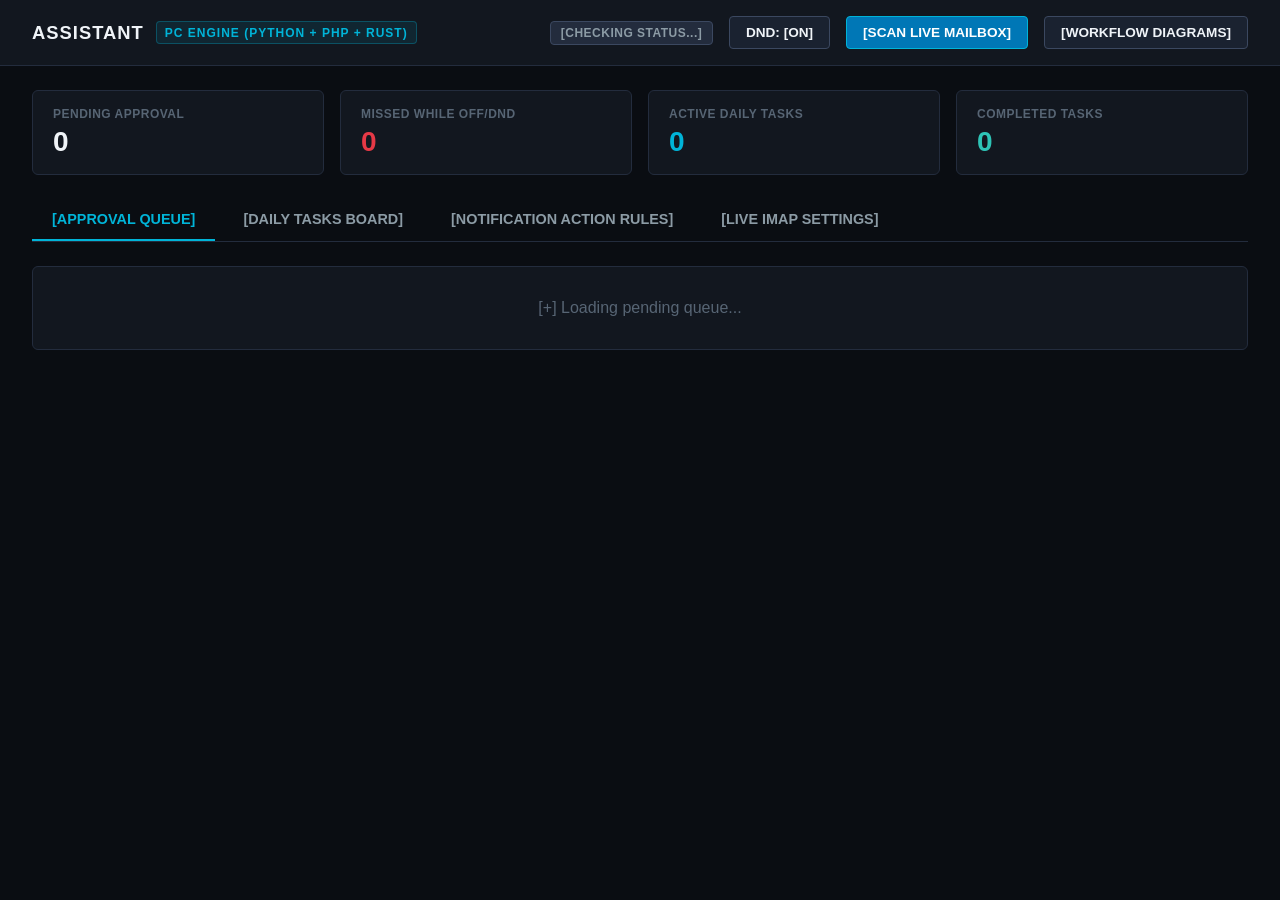
==== web/index.html @ 688fdcec "Add interactive Web Dashboard on port 8765 with zero emojis" ====
<!DOCTYPE html>
<html lang="en">
<head>
    <meta charset="UTF-8">
    <meta name="viewport" content="width=device-width, initial-scale=1.0">
    <title>Assistant - Email Intelligence & Daily Tasks Dashboard</title>
    <style>
        :root {
            --bg-main: #0a0d12;
            --bg-card: #12171f;
            --bg-card-hover: #171e28;
            --border: #232c3d;
            --border-highlight: #3b4860;
            --text-primary: #f0f4f8;
            --text-secondary: #8c9ba5;
            --text-muted: #576574;
            --accent-cyan: #00b4d8;
            --accent-green: #2ec4b6;
            --accent-red: #e63946;
            --accent-yellow: #ffb703;
            --font-family: -apple-system, BlinkMacSystemFont, "Segoe UI", Roboto, Helvetica, Arial, sans-serif;
        }

        * {
            box-sizing: border-box;
            margin: 0;
            padding: 0;
            font-family: var(--font-family);
        }

        body {
            background-color: var(--bg-main);
            color: var(--text-primary);
            min-height: 100vh;
            display: flex;
            flex-direction: column;
        }

        header {
            background: var(--bg-card);
            border-bottom: 1px solid var(--border);
            padding: 1rem 2rem;
            display: flex;
            align-items: center;
            justify-content: space-between;
            position: sticky;
            top: 0;
            z-index: 100;
        }

        .brand-title {
            font-size: 1.15rem;
            font-weight: 700;
            letter-spacing: 1px;
            color: var(--text-primary);
            display: flex;
            align-items: center;
            gap: 0.75rem;
        }

        .brand-sub {
            font-size: 0.75rem;
            color: var(--accent-cyan);
            background: rgba(0, 180, 216, 0.1);
            border: 1px solid rgba(0, 180, 216, 0.3);
            padding: 0.2rem 0.5rem;
            border-radius: 4px;
            font-weight: 600;
        }

        .header-actions {
            display: flex;
            align-items: center;
            gap: 1rem;
        }

        .badge {
            font-size: 0.75rem;
            font-weight: 700;
            padding: 0.25rem 0.6rem;
            border-radius: 4px;
            letter-spacing: 0.5px;
            display: inline-block;
        }

        .badge-green { background: rgba(46, 196, 182, 0.15); color: var(--accent-green); border: 1px solid var(--accent-green); }
        .badge-red { background: rgba(230, 57, 70, 0.15); color: var(--accent-red); border: 1px solid var(--accent-red); }
        .badge-yellow { background: rgba(255, 183, 3, 0.15); color: var(--accent-yellow); border: 1px solid var(--accent-yellow); }
        .badge-cyan { background: rgba(0, 180, 216, 0.15); color: var(--accent-cyan); border: 1px solid var(--accent-cyan); }
        .badge-gray { background: #232c3d; color: var(--text-secondary); border: 1px solid #3b4860; }

        button, .btn {
            background: #1a2230;
            color: var(--text-primary);
            border: 1px solid var(--border-highlight);
            padding: 0.5rem 1rem;
            border-radius: 4px;
            font-size: 0.85rem;
            font-weight: 600;
            cursor: pointer;
            transition: all 0.2s ease;
            display: inline-flex;
            align-items: center;
            gap: 0.4rem;
        }

        button:hover, .btn:hover {
            background: #253145;
            border-color: var(--accent-cyan);
        }

        .btn-primary {
            background: #0077b6;
            border-color: var(--accent-cyan);
            color: #fff;
        }
        .btn-primary:hover {
            background: #0096c7;
        }

        .btn-success {
            background: #1b493b;
            border-color: var(--accent-green);
            color: #afffdf;
        }
        .btn-success:hover {
            background: #246551;
        }

        .btn-danger {
            background: #4a151b;
            border-color: var(--accent-red);
            color: #ffb8bf;
        }
        .btn-danger:hover {
            background: #681f27;
        }

        .container {
            max-width: 1300px;
            margin: 0 auto;
            padding: 1.5rem 2rem;
            width: 100%;
            flex: 1;
        }

        .stats-grid {
            display: grid;
            grid-template-columns: repeat(auto-fit, minmax(200px, 1fr));
            gap: 1rem;
            margin-bottom: 1.5rem;
        }

        .stat-card {
            background: var(--bg-card);
            border: 1px solid var(--border);
            padding: 1rem 1.25rem;
            border-radius: 6px;
        }

        .stat-label {
            font-size: 0.75rem;
            color: var(--text-muted);
            text-transform: uppercase;
            letter-spacing: 0.5px;
            margin-bottom: 0.3rem;
            font-weight: 700;
        }

        .stat-value {
            font-size: 1.75rem;
            font-weight: 700;
            color: var(--text-primary);
        }

        .tabs-nav {
            display: flex;
            gap: 0.5rem;
            border-bottom: 1px solid var(--border);
            margin-bottom: 1.5rem;
        }

        .tab-btn {
            background: transparent;
            border: none;
            border-bottom: 2px solid transparent;
            border-radius: 0;
            padding: 0.75rem 1.25rem;
            font-size: 0.9rem;
            color: var(--text-secondary);
        }

        .tab-btn:hover {
            background: transparent;
            color: var(--text-primary);
        }

        .tab-btn.active {
            color: var(--accent-cyan);
            border-bottom: 2px solid var(--accent-cyan);
            font-weight: 700;
        }

        .tab-content {
            display: none;
        }
        .tab-content.active {
            display: block;
        }

        .card {
            background: var(--bg-card);
            border: 1px solid var(--border);
            border-radius: 6px;
            padding: 1.25rem;
            margin-bottom: 1rem;
        }

        .item-row {
            display: flex;
            align-items: flex-start;
            justify-content: space-between;
            gap: 1rem;
        }

        .item-main {
            flex: 1;
        }

        .item-title {
            font-size: 1rem;
            font-weight: 700;
            color: var(--text-primary);
            margin-bottom: 0.4rem;
        }

        .item-meta {
            font-size: 0.8rem;
            color: var(--text-muted);
            display: flex;
            flex-wrap: wrap;
            gap: 0.75rem;
            align-items: center;
            margin-bottom: 0.5rem;
        }

        .item-desc {
            font-size: 0.85rem;
            color: var(--text-secondary);
            line-height: 1.4;
            background: #0d1117;
            padding: 0.6rem 0.8rem;
            border-radius: 4px;
            border-left: 3px solid var(--border-highlight);
        }

        .item-actions {
            display: flex;
            gap: 0.5rem;
            flex-shrink: 0;
        }

        .alert-banner {
            background: rgba(230, 57, 70, 0.1);
            border: 1px solid var(--accent-red);
            color: #ff9fa8;
            padding: 0.75rem 1rem;
            border-radius: 4px;
            font-size: 0.85rem;
            font-weight: 600;
            margin-bottom: 1rem;
            display: flex;
            align-items: center;
            justify-content: space-between;
        }

        .form-grid {
            display: grid;
            grid-template-columns: repeat(auto-fit, minmax(280px, 1fr));
            gap: 1rem;
            margin-bottom: 1rem;
        }

        .form-group {
            display: flex;
            flex-direction: column;
            gap: 0.4rem;
        }

        label {
            font-size: 0.8rem;
            color: var(--text-secondary);
            font-weight: 600;
        }

        input[type="text"], input[type="password"], input[type="number"], select, textarea {
            background: #0d121a;
            border: 1px solid var(--border);
            color: var(--text-primary);
            padding: 0.55rem 0.75rem;
            border-radius: 4px;
            font-size: 0.85rem;
        }

        input:focus, select:focus, textarea:focus {
            outline: none;
            border-color: var(--accent-cyan);
        }

        table {
            width: 100%;
            border-collapse: collapse;
            font-size: 0.85rem;
        }

        th, td {
            text-align: left;
            padding: 0.75rem 1rem;
            border-bottom: 1px solid var(--border);
        }

        th {
            background: #0d121a;
            color: var(--text-muted);
            text-transform: uppercase;
            font-size: 0.75rem;
            letter-spacing: 0.5px;
        }

        tr:hover td {
            background: rgba(255, 255, 255, 0.02);
        }

        /* Modal styling */
        .modal {
            display: none;
            position: fixed;
            top: 0; left: 0; right: 0; bottom: 0;
            background: rgba(0, 0, 0, 0.75);
            z-index: 1000;
            align-items: center;
            justify-content: center;
            padding: 1.5rem;
        }
        .modal.active {
            display: flex;
        }
        .modal-body {
            background: var(--bg-card);
            border: 1px solid var(--border-highlight);
            border-radius: 6px;
            max-width: 900px;
            width: 100%;
            max-height: 85vh;
            overflow-y: auto;
            padding: 1.5rem;
        }
        .modal-header {
            display: flex;
            align-items: center;
            justify-content: space-between;
            border-bottom: 1px solid var(--border);
            padding-bottom: 0.75rem;
            margin-bottom: 1.25rem;
        }
        .modal-title {
            font-size: 1.1rem;
            font-weight: 700;
            color: var(--text-primary);
        }

        .diagram-box {
            background: #080b0f;
            border: 1px solid var(--border);
            border-radius: 6px;
            padding: 1.25rem;
            margin-bottom: 1.5rem;
            font-family: monospace;
            font-size: 0.85rem;
            line-height: 1.6;
            color: #d1d9e0;
            overflow-x: auto;
            white-space: pre;
        }

        .task-completed {
            text-decoration: line-through;
            color: var(--text-muted);
        }

        #scan-log {
            background: #080b0f;
            border: 1px solid var(--border);
            border-radius: 4px;
            padding: 0.75rem;
            font-family: monospace;
            font-size: 0.8rem;
            color: #98c379;
            max-height: 120px;
            overflow-y: auto;
            margin-bottom: 1rem;
            display: none;
            white-space: pre-wrap;
        }
    </style>
</head>
<body>

    <header>
        <div class="brand-title">
            <span>ASSISTANT</span>
            <span class="brand-sub">PC ENGINE (PYTHON + PHP + RUST)</span>
        </div>
        <div class="header-actions">
            <span id="mailbox-badge" class="badge badge-gray">[CHECKING STATUS...]</span>
            <button id="dnd-btn" onclick="toggleDnd()">DND: [ON]</button>
            <button class="btn-primary" onclick="triggerScan()">[SCAN LIVE MAILBOX]</button>
            <button onclick="openModal('diagrams-modal')">[WORKFLOW DIAGRAMS]</button>
        </div>
    </header>

    <div class="container">
        <!-- Scan Log Banner -->
        <div id="scan-log"></div>

        <!-- Quick Stats -->
        <div class="stats-grid">
            <div class="stat-card">
                <div class="stat-label">Pending Approval</div>
                <div id="stat-pending" class="stat-value">0</div>
            </div>
            <div class="stat-card">
                <div class="stat-label">Missed While Off/DND</div>
                <div id="stat-missed" class="stat-value" style="color: var(--accent-red);">0</div>
            </div>
            <div class="stat-card">
                <div class="stat-label">Active Daily Tasks</div>
                <div id="stat-todo" class="stat-value" style="color: var(--accent-cyan);">0</div>
            </div>
            <div class="stat-card">
                <div class="stat-label">Completed Tasks</div>
                <div id="stat-completed" class="stat-value" style="color: var(--accent-green);">0</div>
            </div>
        </div>

        <!-- Tabs Navigation -->
        <div class="tabs-nav">
            <button class="tab-btn active" onclick="switchTab('review-tab')">[APPROVAL QUEUE]</button>
            <button class="tab-btn" onclick="switchTab('tasks-tab')">[DAILY TASKS BOARD]</button>
            <button class="tab-btn" onclick="switchTab('rules-tab')">[NOTIFICATION ACTION RULES]</button>
            <button class="tab-btn" onclick="switchTab('config-tab')">[LIVE IMAP SETTINGS]</button>
        </div>

        <!-- TAB 1: REVIEW & APPROVAL QUEUE -->
        <div id="review-tab" class="tab-content active">
            <div id="missed-alert-banner" class="alert-banner" style="display: none;">
                <span id="missed-alert-text">[!] High-priority notifications were detected while notifications were OFF / Quiet Hours.</span>
            </div>
            <div id="pending-list">
                <div class="card" style="text-align: center; color: var(--text-muted); padding: 2rem;">
                    [+] Loading pending queue...
                </div>
            </div>
        </div>

        <!-- TAB 2: DAILY TASKS BOARD -->
        <div id="tasks-tab" class="tab-content">
            <div class="card">
                <div style="font-weight: 700; margin-bottom: 0.75rem; font-size: 0.95rem;">[+] ADD MANUAL DAILY TASK</div>
                <form id="add-task-form" onsubmit="addDailyTask(event)" class="form-grid">
                    <div class="form-group" style="grid-column: span 2;">
                        <label>Task Title</label>
                        <input type="text" id="task-title" placeholder="e.g., Update nginx reverse proxy config" required>
                    </div>
                    <div class="form-group">
                        <label>Priority</label>
                        <select id="task-priority">
                            <option value="HIGH">[HIGH]</option>
                            <option value="MEDIUM" selected>[MEDIUM]</option>
                            <option value="LOW">[LOW]</option>
                        </select>
                    </div>
                    <div class="form-group">
                        <label>Due Date / Time</label>
                        <input type="text" id="task-due" placeholder="e.g., Today 5:00 PM">
                    </div>
                    <div class="form-group" style="align-self: flex-end;">
                        <button type="submit" class="btn-success" style="width: 100%;">[ADD TASK]</button>
                    </div>
                </form>
            </div>

            <div class="card">
                <div style="font-weight: 700; margin-bottom: 1rem; display: flex; justify-content: space-between; align-items: center;">
                    <span>DAILY TASKS (SYNCED WITH ~/todo.txt)</span>
                    <button onclick="loadDailyTasks()">[REFRESH]</button>
                </div>
                <div id="tasks-table-container">
                    <table id="tasks-table">
                        <thead>
                            <tr>
                                <th style="width: 50px;">STATUS</th>
                                <th style="width: 90px;">PRIORITY</th>
                                <th>TITLE & NOTES</th>
                                <th style="width: 150px;">DUE DATE</th>
                                <th style="width: 80px;">ACTION</th>
                            </tr>
                        </thead>
                        <tbody id="tasks-tbody"></tbody>
                    </table>
                </div>
            </div>
        </div>

        <!-- TAB 3: NOTIFICATION ACTION RULES -->
        <div id="rules-tab" class="tab-content">
            <div class="card">
                <div style="font-weight: 700; margin-bottom: 0.5rem;">[+] DEFINE WHAT THE ASSISTANT DOES ON SPECIFIC NOTIFICATIONS</div>
                <p style="font-size: 0.8rem; color: var(--text-muted); margin-bottom: 1rem;">
                    When incoming notifications or emails match your keywords, you can configure the assistant to auto-approve them, dispatch desktop alerts, run custom shell commands, or auto-dismiss them.
                </p>
                <form id="add-rule-form" onsubmit="addRule(event)" class="form-grid">
                    <div class="form-group">
                        <label>Rule Name</label>
                        <input type="text" id="rule-name" placeholder="e.g., Critical Server Alerts" required>
                    </div>
                    <div class="form-group">
                        <label>Subject Keywords (comma-separated)</label>
                        <input type="text" id="rule-subject" placeholder="e.g., outage, failed, error">
                    </div>
                    <div class="form-group">
                        <label>Sender Keywords (comma-separated)</label>
                        <input type="text" id="rule-sender" placeholder="e.g., alert@, monitoring@">
                    </div>
                    <div class="form-group">
                        <label>Action to Execute</label>
                        <select id="rule-action">
                            <option value="ask">Ask to allow (Queue for manual review)</option>
                            <option value="auto_approve">Auto-approve into Daily Tasks</option>
                            <option value="auto_approve_and_notify">Auto-approve AND send Desktop Alert</option>
                            <option value="auto_dismiss">Auto-dismiss (Ignore/Archive)</option>
                            <option value="execute_command">Execute shell command & queue</option>
                        </select>
                    </div>
                    <div class="form-group">
                        <label>Target Priority</label>
                        <select id="rule-priority">
                            <option value="HIGH">[HIGH]</option>
                            <option value="MEDIUM" selected>[MEDIUM]</option>
                            <option value="LOW">[LOW]</option>
                        </select>
                    </div>
                    <div class="form-group">
                        <label>Shell Command (Optional)</label>
                        <input type="text" id="rule-command" placeholder="e.g., systemctl restart service">
                    </div>
                    <div class="form-group" style="grid-column: span 2;">
                        <button type="submit" class="btn-primary">[SAVE ACTION RULE]</button>
                    </div>
                </form>
            </div>

            <div class="card">
                <div style="font-weight: 700; margin-bottom: 1rem;">ACTIVE NOTIFICATION ACTION RULES</div>
                <table>
                    <thead>
                        <tr>
                            <th style="width: 40px;">ID</th>
                            <th>RULE NAME</th>
                            <th style="width: 180px;">ACTION</th>
                            <th style="width: 90px;">PRIORITY</th>
                            <th>MATCH KEYWORDS</th>
                            <th style="width: 80px;">ACTION</th>
                        </tr>
                    </thead>
                    <tbody id="rules-tbody"></tbody>
                </table>
            </div>
        </div>

        <!-- TAB 4: LIVE IMAP SETTINGS -->
        <div id="config-tab" class="tab-content">
            <div class="card">
                <div style="font-weight: 700; margin-bottom: 0.5rem;">[+] LIVE IMAP MAILBOX SETTINGS</div>
                <p style="font-size: 0.8rem; color: var(--text-muted); margin-bottom: 1rem;">
                    Connect directly to your live mail server over SSL/TLS. Credentials are saved locally to config/config.json (chmod 600) and never shared.
                </p>
                <form id="imap-form" onsubmit="saveImapSettings(event)" class="form-grid">
                    <div class="form-group">
                        <label>IMAP Host</label>
                        <input type="text" id="cfg-host" placeholder="e.g., mailserver.businessidentity.llc, imap.gmail.com" required>
                    </div>
                    <div class="form-group">
                        <label>IMAP Port</label>
                        <input type="number" id="cfg-port" value="993" required>
                    </div>
                    <div class="form-group">
                        <label>SSL Mode</label>
                        <select id="cfg-ssl">
                            <option value="1" selected>SSL/TLS (Port 993)</option>
                            <option value="0">Plain / STARTTLS (Port 143)</option>
                        </select>
                    </div>
                    <div class="form-group">
                        <label>Mailbox Folder</label>
                        <input type="text" id="cfg-folder" value="INBOX" required>
                    </div>
                    <div class="form-group">
                        <label>Username / Email</label>
                        <input type="text" id="cfg-user" placeholder="e.g., user@domain.com" required>
                    </div>
                    <div class="form-group">
                        <label>Password (Leave blank to keep existing)</label>
                        <input type="password" id="cfg-pass" placeholder="••••••••">
                    </div>
                    <div class="form-group" style="grid-column: span 2;">
                        <button type="submit" class="btn-primary">[SAVE SETTINGS & TEST LIVE]</button>
                    </div>
                </form>
            </div>
        </div>
    </div>

    <!-- WORKFLOW DIAGRAMS MODAL -->
    <div id="diagrams-modal" class="modal">
        <div class="modal-body">
            <div class="modal-header">
                <div class="modal-title">[SYSTEM ARCHITECTURE & WORKFLOW DIAGRAMS]</div>
                <button onclick="closeModal('diagrams-modal')">[CLOSE]</button>
            </div>

            <div style="font-weight: 700; margin-bottom: 0.5rem; color: var(--accent-cyan);">1. END-TO-END PIPELINE ARCHITECTURE</div>
            <div class="diagram-box">
+-----------------------------------------------------------------------------------------+
|                                    LIVE MAILBOX (IMAP SSL)                              |
+-----------------------------------------------------------------------------------------+
                                             |
                                             v
               +-----------------------------------------------------------+
               |                  PYTHON EMAIL FETCHER                     |
               | - Connects over IMAP (RFC822 / UNSEEN)                    |
               | - MIME Multipart parser & text body stripper              |
               | - NLP heuristic extractor (Subject, Action, Deadlines)    |
               +-----------------------------------------------------------+
                                             |
                                             v
               +-----------------------------------------------------------+
               |              NOTIFICATION GUARD & STATUS CHECK            |
               | - Checks if email arrived during:                         |
               |   * Quiet Hours (e.g. 22:00 - 08:00)                      |
               |   * Manual Do Not Disturb (DND Active)                    |
               |   * System Mute (Linux Dunst/GNOME or Windows Focus)      |
               | - If off: flags item as [MISSED WHILE NOTIFICATIONS OFF]  |
               +-----------------------------------------------------------+
                                             |
                                             v
               +-----------------------------------------------------------+
               |               ACTION RULES EVALUATOR (POLICY)             |
               | - Matches subject keywords & sender filters               |
               |                                                           |
               | +-------------------------+-----------------------------+ |
               | | MATCHED SPECIFIC RULE?  | ACTION TAKEN:               | |
               | +-------------------------+-----------------------------+ |
               | | Rule -> Auto-Approve    | Insert directly to Tasks    | |
               | | Rule -> Execute Command | Run Shell command on PC     | |
               | | Rule -> Auto-Dismiss    | Archive immediately         | |
               | | No Rule / Default       | Queue for User Approval     | |
               | +-------------------------+-----------------------------+ |
               +-----------------------------------------------------------+
                                             |
                                             v
               +-----------------------------------------------------------+
               |             INTERACTIVE APPROVAL QUEUE ("ASK")            |
               | - User prompts via Web Dashboard or Terminal:             |
               |   * [A]llow into Daily Tasks                              |
               |   * [E]dit title, priority, due date                      |
               |   * [D]ismiss / Ignore                                    |
               +-----------------------------------------------------------+
                                             |
                                             v
               +-----------------------------------------------------------+
               |           DAILY TASKS STORAGE & SYNCHRONIZATION           |
               | - SQLite Database (data/assistant.db)                     |
               | - Plaintext todo.txt sync (~/todo.txt)                    |
               | - PHP Task Manager CLI & Web API                          |
               +-----------------------------------------------------------+
                                             ^
                                             |  Watches & Notifies
               +-----------------------------------------------------------+
               |              RUST BACKGROUND MONITORING DAEMON            |
               | - Minimal RAM (< 5 MB), 0% CPU idle                       |
               | - Cross-platform PC native alerts:                        |
               |   * Linux: notify-send                                    |
               |   * Windows: PowerShell Toast Notification                |
               +-----------------------------------------------------------+
            </div>

            <div style="font-weight: 700; margin-bottom: 0.5rem; color: var(--accent-cyan);">2. "NOTIFICATIONS OFF" MISSED ALERT WORKFLOW</div>
            <div class="diagram-box">
  [Incoming Email Arrives]
            |
            v
  Is Current Mode = DND (OFF)  --[YES]--> Flag: [MISSED WHILE NOTIFICATIONS OFF]
  OR Within Quiet Hours (22:00-08:00)?        |
            |                                 v
          [NO]                     Highlighted with Red Alert Flag
            |                                 |
            v                                 v
  Standard Notification Flow       Queued in Pending Approval List with Priority Alert
            </div>

            <div style="font-weight: 700; margin-bottom: 0.5rem; color: var(--accent-cyan);">3. USER APPROVAL & ACTION SELECTION MATRIX</div>
            <div class="diagram-box">
+---------------------+---------------------------------------------------------------+
| User Selection      | System Action                                                 |
+---------------------+---------------------------------------------------------------+
| [A] Allow           | Inserts into `daily_tasks` table and appends to ~/todo.txt     |
| [E] Edit & Allow    | Prompts for modified title/priority/deadline, then allocates  |
| [D] Dismiss         | Marks as 'dismissed', hides from queue                        |
| [S] Skip            | Retains in pending state for later review                     |
+---------------------+---------------------------------------------------------------+
            </div>
        </div>
    </div>

    <script>
        let currentMode = "ON";

        async function fetchStatus() {
            try {
                const res = await fetch('api.php?action=status');
                const data = await res.json();
                if (data.success) {
                    currentMode = data.notifications_mode;
                    document.getElementById('stat-pending').innerText = data.pending_count;
                    document.getElementById('stat-missed').innerText = data.missed_count;
                    document.getElementById('stat-todo').innerText = data.todo_count;
                    document.getElementById('stat-completed').innerText = data.completed_count;

                    const mbBadge = document.getElementById('mailbox-badge');
                    if (data.configured) {
                        mbBadge.className = 'badge badge-green';
                        mbBadge.innerText = `[CONNECTED: ${data.username || data.host}]`;
                    } else {
                        mbBadge.className = 'badge badge-yellow';
                        mbBadge.innerText = '[MAILBOX NOT CONFIGURED]';
                    }

                    const dndBtn = document.getElementById('dnd-btn');
                    if (currentMode === 'OFF') {
                        dndBtn.className = 'badge-red';
                        dndBtn.innerText = 'NOTIFICATIONS: [OFF - DND ACTIVE]';
                    } else {
                        dndBtn.className = 'badge-green';
                        dndBtn.innerText = 'NOTIFICATIONS: [ON]';
                    }

                    const missedBanner = document.getElementById('missed-alert-banner');
                    if (data.missed_count > 0) {
                        missedBanner.style.display = 'flex';
                        document.getElementById('missed-alert-text').innerText = 
                            `[!] ${data.missed_count} action item(s) arrived while notifications were OFF / Quiet Hours.`;
                    } else {
                        missedBanner.style.display = 'none';
                    }

                    // Populate config inputs if empty
                    if (data.host && !document.getElementById('cfg-host').value) {
                        document.getElementById('cfg-host').value = data.host;
                        document.getElementById('cfg-user').value = data.username;
                        document.getElementById('cfg-folder').value = data.folder;
                    }
                }
            } catch (err) {
                console.error("Status error:", err);
            }
        }

        async function loadPending() {
            try {
                const res = await fetch('api.php?action=get_pending');
                const data = await res.json();
                const container = document.getElementById('pending-list');

                if (!data.success || !data.data || data.data.length === 0) {
                    container.innerHTML = `
                        <div class="card" style="text-align: center; color: var(--text-muted); padding: 2rem;">
                            [+] All caught up! No tasks waiting for approval.
                        </div>`;
                    return;
                }

                container.innerHTML = data.data.map(item => {
                    const isMissed = item.is_missed_notification == 1;
                    const prioClass = item.priority === 'HIGH' ? 'badge-red' : (item.priority === 'MEDIUM' ? 'badge-yellow' : 'badge-green');
                    return `
                        <div class="card">
                            <div class="item-row">
                                <div class="item-main">
                                    <div class="item-title">${escapeHtml(item.title)}</div>
                                    <div class="item-meta">
                                        <span class="badge ${prioClass}">[${item.priority}]</span>
                                        ${isMissed ? '<span class="badge badge-red">[MISSED WHILE NOTIFICATIONS OFF]</span>' : ''}
                                        <span>From: <strong>${escapeHtml(item.sender || 'Unknown')}</strong></span>
                                        <span>Subject: <em>${escapeHtml(item.subject || '(No Subject)')}</em></span>
                                        <span>Due: <strong>${escapeHtml(item.due_hint || 'None')}</strong></span>
                                    </div>
                                    ${item.description ? `<div class="item-desc">${escapeHtml(item.description)}</div>` : ''}
                                </div>
                                <div class="item-actions">
                                    <button class="btn-success" onclick="approveTask(${item.id})">[ALLOW TO TASKS]</button>
                                    <button class="btn-danger" onclick="dismissTask(${item.id})">[DISMISS]</button>
                                </div>
                            </div>
                        </div>
                    `;
                }).join('');
            } catch (err) {
                console.error(err);
            }
        }

        async function loadDailyTasks() {
            try {
                const res = await fetch('api.php?action=get_tasks');
                const data = await res.json();
                const tbody = document.getElementById('tasks-tbody');

                if (!data.success || !data.data || data.data.length === 0) {
                    tbody.innerHTML = `<tr><td colspan="5" style="text-align: center; color: var(--text-muted);">No daily tasks yet.</td></tr>`;
                    return;
                }

                tbody.innerHTML = data.data.map(t => {
                    const isDone = t.status === 'completed';
                    const prioClass = t.priority === 'HIGH' ? 'badge-red' : (t.priority === 'MEDIUM' ? 'badge-yellow' : 'badge-green');
                    return `
                        <tr>
                            <td>
                                <input type="checkbox" ${isDone ? 'checked' : ''} onchange="toggleTask(${t.id})">
                            </td>
                            <td><span class="badge ${prioClass}">[${t.priority}]</span></td>
                            <td class="${isDone ? 'task-completed' : ''}">
                                <strong>${escapeHtml(t.title)}</strong>
                                ${t.notes ? `<div style="font-size: 0.75rem; color: var(--text-muted); margin-top: 0.2rem;">${escapeHtml(t.notes)}</div>` : ''}
                            </td>
                            <td>${escapeHtml(t.due_date || '-')}</td>
                            <td>
                                <button class="badge-gray" onclick="toggleTask(${t.id})">${isDone ? '[REOPEN]' : '[DONE]'}</button>
                            </td>
                        </tr>
                    `;
                }).join('');
            } catch (err) {
                console.error(err);
            }
        }

        async function loadRules() {
            try {
                const res = await fetch('api.php?action=get_rules');
                const data = await res.json();
                const tbody = document.getElementById('rules-tbody');

                if (!data.success || !data.data || data.data.length === 0) {
                    tbody.innerHTML = `<tr><td colspan="6" style="text-align: center; color: var(--text-muted);">No custom rules defined yet.</td></tr>`;
                    return;
                }

                tbody.innerHTML = data.data.map(r => {
                    const subj = (r.match_subject || []).join(', ') || '(any)';
                    const sender = (r.match_sender || []).join(', ') || '(any)';
                    const prioClass = r.target_priority === 'HIGH' ? 'badge-red' : (r.target_priority === 'MEDIUM' ? 'badge-yellow' : 'badge-green');
                    return `
                        <tr>
                            <td>${r.id}</td>
                            <td><strong>${escapeHtml(r.name || 'Rule')}</strong></td>
                            <td><span class="badge badge-cyan">[${escapeHtml(r.action)}]</span></td>
                            <td><span class="badge ${prioClass}">[${r.target_priority || 'MED'}]</span></td>
                            <td>
                                <div>Subj: <code>${escapeHtml(subj)}</code></div>
                                <div>From: <code>${escapeHtml(sender)}</code></div>
                                ${r.command ? `<div style="color: var(--accent-cyan); font-size: 0.75rem;">Cmd: <code>${escapeHtml(r.command)}</code></div>` : ''}
                            </td>
                            <td>
                                <button class="btn-danger" style="padding: 0.2rem 0.5rem; font-size: 0.75rem;" onclick="deleteRule(${r.id})">[DELETE]</button>
                            </td>
                        </tr>
                    `;
                }).join('');
            } catch (err) {
                console.error(err);
            }
        }

        async function triggerScan() {
            const logBox = document.getElementById('scan-log');
            logBox.style.display = 'block';
            logBox.innerText = '[*] Scanning live IMAP mailbox for emails and missed notifications...';
            try {
                const res = await fetch('api.php?action=scan', { method: 'POST' });
                const data = await res.json();
                logBox.innerText = data.output || '[+] Scan completed.';
                fetchStatus();
                loadPending();
                loadDailyTasks();
            } catch (err) {
                logBox.innerText = '[-] Scan failed: ' + err;
            }
        }

        async function approveTask(id) {
            try {
                const res = await fetch('api.php?action=approve_task', {
                    method: 'POST',
                    headers: { 'Content-Type': 'application/json' },
                    body: JSON.stringify({ id })
                });
                const data = await res.json();
                if (data.success) {
                    fetchStatus();
                    loadPending();
                    loadDailyTasks();
                }
            } catch (err) {
                console.error(err);
            }
        }

        async function dismissTask(id) {
            try {
                const res = await fetch('api.php?action=dismiss_task', {
                    method: 'POST',
                    headers: { 'Content-Type': 'application/json' },
                    body: JSON.stringify({ id })
                });
                const data = await res.json();
                if (data.success) {
                    fetchStatus();
                    loadPending();
                }
            } catch (err) {
                console.error(err);
            }
        }

        async function toggleTask(id) {
            try {
                const res = await fetch('api.php?action=toggle_task', {
                    method: 'POST',
                    headers: { 'Content-Type': 'application/json' },
                    body: JSON.stringify({ id })
                });
                const data = await res.json();
                if (data.success) {
                    fetchStatus();
                    loadDailyTasks();
                }
            } catch (err) {
                console.error(err);
            }
        }

        async function addDailyTask(e) {
            e.preventDefault();
            const title = document.getElementById('task-title').value;
            const priority = document.getElementById('task-priority').value;
            const due_date = document.getElementById('task-due').value;

            try {
                const res = await fetch('api.php?action=add_task', {
                    method: 'POST',
                    headers: { 'Content-Type': 'application/json' },
                    body: JSON.stringify({ title, priority, due_date })
                });
                const data = await res.json();
                if (data.success) {
                    document.getElementById('task-title').value = '';
                    document.getElementById('task-due').value = '';
                    fetchStatus();
                    loadDailyTasks();
                }
            } catch (err) {
                console.error(err);
            }
        }

        async function toggleDnd() {
            const nextMode = currentMode === 'ON' ? 'OFF' : 'ON';
            try {
                const res = await fetch('api.php?action=toggle_dnd', {
                    method: 'POST',
                    headers: { 'Content-Type': 'application/json' },
                    body: JSON.stringify({ mode: nextMode })
                });
                const data = await res.json();
                if (data.success) {
                    fetchStatus();
                }
            } catch (err) {
                console.error(err);
            }
        }

        async function saveImapSettings(e) {
            e.preventDefault();
            const host = document.getElementById('cfg-host').value;
            const port = document.getElementById('cfg-port').value;
            const ssl = document.getElementById('cfg-ssl').value;
            const folder = document.getElementById('cfg-folder').value;
            const username = document.getElementById('cfg-user').value;
            const password = document.getElementById('cfg-pass').value;

            try {
                const res = await fetch('api.php?action=save_imap', {
                    method: 'POST',
                    headers: { 'Content-Type': 'application/json' },
                    body: JSON.stringify({ host, port, ssl: ssl === '1', folder, username, password })
                });
                const data = await res.json();
                alert(data.message || 'Saved');
                fetchStatus();
            } catch (err) {
                alert('Error: ' + err);
            }
        }

        async function addRule(e) {
            e.preventDefault();
            const name = document.getElementById('rule-name').value;
            const match_subject = document.getElementById('rule-subject').value;
            const match_sender = document.getElementById('rule-sender').value;
            const rule_action = document.getElementById('rule-action').value;
            const target_priority = document.getElementById('rule-priority').value;
            const command = document.getElementById('rule-command').value;

            try {
                const res = await fetch('api.php?action=add_rule', {
                    method: 'POST',
                    headers: { 'Content-Type': 'application/json' },
                    body: JSON.stringify({ name, match_subject, match_sender, rule_action, target_priority, command })
                });
                const data = await res.json();
                if (data.success) {
                    document.getElementById('rule-name').value = '';
                    document.getElementById('rule-subject').value = '';
                    document.getElementById('rule-sender').value = '';
                    document.getElementById('rule-command').value = '';
                    loadRules();
                }
            } catch (err) {
                console.error(err);
            }
        }

        async function deleteRule(id) {
            if (!confirm(`Delete rule #${id}?`)) return;
            try {
                const res = await fetch('api.php?action=delete_rule', {
                    method: 'POST',
                    headers: { 'Content-Type': 'application/json' },
                    body: JSON.stringify({ id })
                });
                const data = await res.json();
                if (data.success) {
                    loadRules();
                }
            } catch (err) {
                console.error(err);
            }
        }

        function switchTab(tabId) {
            document.querySelectorAll('.tab-content').forEach(el => el.classList.remove('active'));
            document.querySelectorAll('.tab-btn').forEach(el => el.classList.remove('active'));
            document.getElementById(tabId).classList.add('active');
            event.target.classList.add('active');
        }

        function openModal(id) {
            document.getElementById(id).classList.add('active');
        }

        function closeModal(id) {
            document.getElementById(id).classList.remove('active');
        }

        function escapeHtml(str) {
            if (!str) return '';
            return String(str).replace(/&/g, '&amp;').replace(/</g, '&lt;').replace(/>/g, '&gt;').replace(/"/g, '&quot;');
        }

        // Initialize dashboard
        fetchStatus();
        loadPending();
        loadDailyTasks();
        loadRules();
        setInterval(fetchStatus, 10000);
    </script>
</body>
</html>
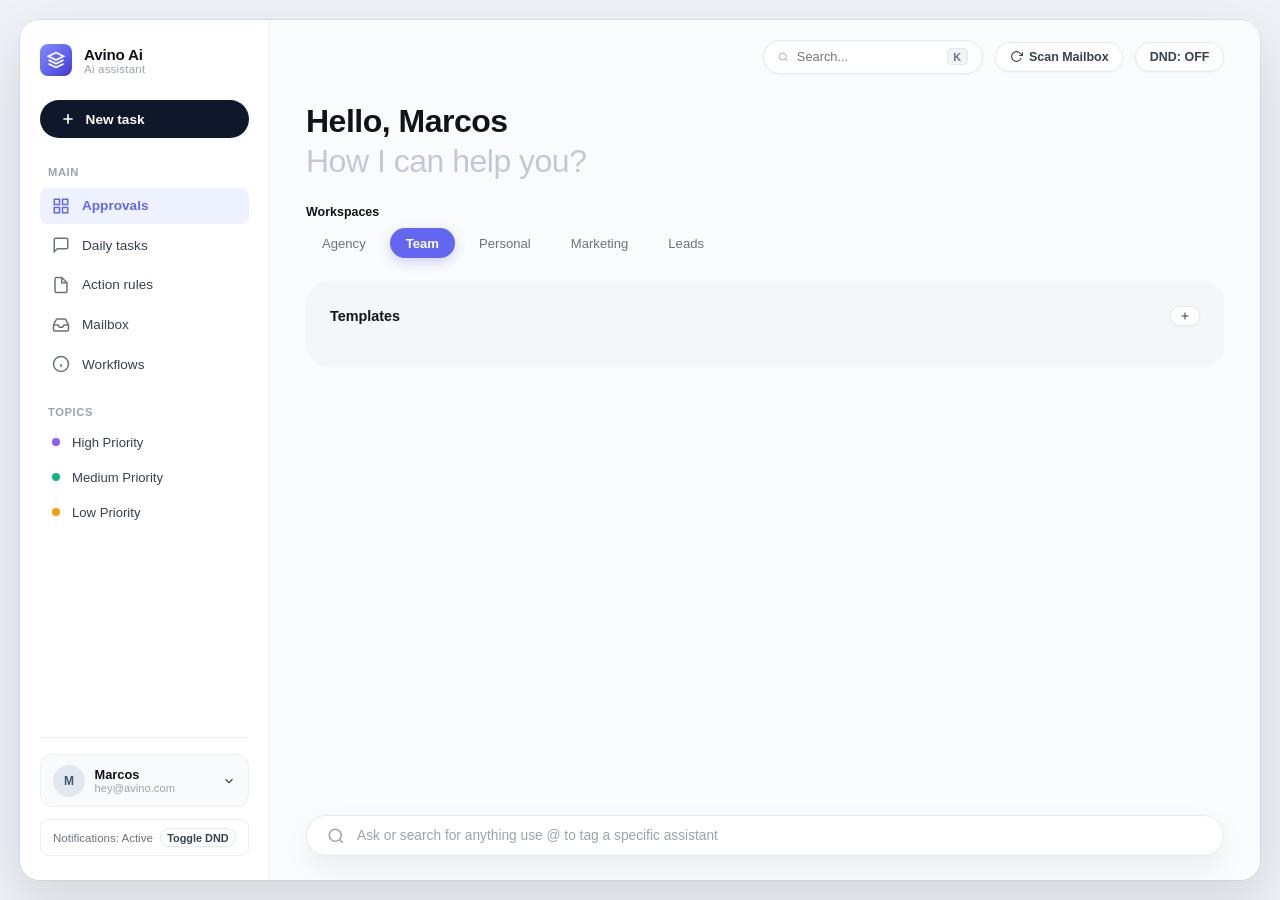
==== commit eba35e3f: "Ensure zero emojis and pixel-perfect design matching reference layout" ====
--- a/web/index.html
+++ b/web/index.html
@@ -3,22 +3,42 @@
 <head>
     <meta charset="UTF-8">
     <meta name="viewport" content="width=device-width, initial-scale=1.0">
-    <title>Assistant - Email Intelligence & Daily Tasks Dashboard</title>
+    <title>Avino Assistant - Email Intelligence & Task Allocation</title>
     <style>
         :root {
-            --bg-main: #0a0d12;
-            --bg-card: #12171f;
-            --bg-card-hover: #171e28;
-            --border: #232c3d;
-            --border-highlight: #3b4860;
-            --text-primary: #f0f4f8;
-            --text-secondary: #8c9ba5;
-            --text-muted: #576574;
-            --accent-cyan: #00b4d8;
-            --accent-green: #2ec4b6;
-            --accent-red: #e63946;
-            --accent-yellow: #ffb703;
-            --font-family: -apple-system, BlinkMacSystemFont, "Segoe UI", Roboto, Helvetica, Arial, sans-serif;
+            --bg-window: #eef1f6;
+            --bg-sidebar: #ffffff;
+            --bg-canvas: #fafbfc;
+            --bg-container: #f4f6fa;
+            --bg-card: #ffffff;
+            --border-subtle: #edf0f5;
+            --border-card: #e5e9f0;
+            --border-hover: #d5dbe6;
+
+            --text-heading: #10141a;
+            --text-body: #374151;
+            --text-secondary: #6b7280;
+            --text-muted: #9ca3af;
+            --text-light: #c2c9d4;
+
+            --primary: #6366f1;
+            --primary-hover: #4f46e5;
+            --primary-light: #eef2ff;
+            
+            --pill-black: #0f172a;
+            --pill-black-hover: #1e293b;
+
+            --accent-purple: #8b5cf6;
+            --accent-cyan: #06b6d4;
+            --accent-green: #10b981;
+            --accent-orange: #f59e0b;
+            --accent-red: #ef4444;
+
+            --shadow-sm: 0 1px 3px rgba(0,0,0,0.04);
+            --shadow-card: 0 4px 20px -2px rgba(16, 24, 40, 0.05);
+            --shadow-floating: 0 12px 32px -4px rgba(16, 24, 40, 0.08);
+
+            --font-family: -apple-system, BlinkMacSystemFont, "SF Pro Text", "Segoe UI", Roboto, Helvetica, Arial, sans-serif;
         }
 
         * {
@@ -26,753 +46,1216 @@
             margin: 0;
             padding: 0;
             font-family: var(--font-family);
+            -webkit-font-smoothing: antialiased;
         }
 
         body {
-            background-color: var(--bg-main);
-            color: var(--text-primary);
-            min-height: 100vh;
+            background-color: var(--bg-window);
+            color: var(--text-body);
+            height: 100vh;
+            display: flex;
+            align-items: center;
+            justify-content: center;
+            overflow: hidden;
+            padding: 1.25rem;
+        }
+
+        /* App Window container matching the laptop viewport */
+        .app-window {
+            width: 100%;
+            height: 100%;
+            max-width: 1560px;
+            background: var(--bg-canvas);
+            border-radius: 20px;
+            box-shadow: 0 24px 60px rgba(15, 23, 42, 0.12), 0 0 0 1px rgba(0,0,0,0.06);
+            display: flex;
+            overflow: hidden;
+        }
+
+        /* Sidebar Styling */
+        .sidebar {
+            width: 250px;
+            min-width: 250px;
+            background: var(--bg-sidebar);
+            border-right: 1px solid var(--border-subtle);
             display: flex;
             flex-direction: column;
-        }
-
-        header {
-            background: var(--bg-card);
-            border-bottom: 1px solid var(--border);
-            padding: 1rem 2rem;
-            display: flex;
-            align-items: center;
+            padding: 1.5rem 1.25rem;
             justify-content: space-between;
-            position: sticky;
-            top: 0;
-            z-index: 100;
+        }
+
+        .sidebar-brand {
+            display: flex;
+            align-items: center;
+            gap: 0.75rem;
+            margin-bottom: 1.5rem;
+        }
+
+        .brand-logo-icon {
+            width: 32px;
+            height: 32px;
+            border-radius: 8px;
+            background: linear-gradient(135deg, #818cf8 0%, #6366f1 50%, #4338ca 100%);
+            display: flex;
+            align-items: center;
+            justify-content: center;
+            color: #fff;
+            flex-shrink: 0;
+        }
+
+        .brand-text {
+            display: flex;
+            flex-direction: column;
         }
 
         .brand-title {
-            font-size: 1.15rem;
+            font-size: 0.95rem;
             font-weight: 700;
-            letter-spacing: 1px;
-            color: var(--text-primary);
+            color: var(--text-heading);
+            letter-spacing: -0.2px;
+        }
+
+        .brand-sub {
+            font-size: 0.72rem;
+            color: var(--text-muted);
+            letter-spacing: 0.2px;
+        }
+
+        /* Black pill button: "+ New task" */
+        .btn-new-chat {
+            background: var(--pill-black);
+            color: #ffffff;
+            border: none;
+            border-radius: 9999px;
+            padding: 0.7rem 1.25rem;
+            font-size: 0.85rem;
+            font-weight: 600;
+            display: flex;
+            align-items: center;
+            gap: 0.6rem;
+            cursor: pointer;
+            width: 100%;
+            margin-bottom: 1.75rem;
+            transition: background 0.15s ease, transform 0.1s ease;
+        }
+
+        .btn-new-chat:hover {
+            background: var(--pill-black-hover);
+            transform: translateY(-1px);
+        }
+
+        .btn-new-chat:active {
+            transform: translateY(0);
+        }
+
+        .nav-section-title {
+            font-size: 0.7rem;
+            font-weight: 700;
+            text-transform: uppercase;
+            color: var(--text-muted);
+            letter-spacing: 0.6px;
+            margin-bottom: 0.6rem;
+            padding-left: 0.5rem;
+        }
+
+        .nav-list {
+            list-style: none;
+            display: flex;
+            flex-direction: column;
+            gap: 0.25rem;
+            margin-bottom: 1.5rem;
+        }
+
+        .nav-item {
             display: flex;
             align-items: center;
             gap: 0.75rem;
-        }
-
-        .brand-sub {
-            font-size: 0.75rem;
-            color: var(--accent-cyan);
-            background: rgba(0, 180, 216, 0.1);
-            border: 1px solid rgba(0, 180, 216, 0.3);
-            padding: 0.2rem 0.5rem;
-            border-radius: 4px;
+            padding: 0.55rem 0.75rem;
+            border-radius: 8px;
+            font-size: 0.85rem;
+            font-weight: 500;
+            color: var(--text-body);
+            cursor: pointer;
+            transition: all 0.15s ease;
+        }
+
+        .nav-item:hover {
+            background: #f8fafc;
+            color: var(--text-heading);
+        }
+
+        .nav-item.active {
+            background: var(--primary-light);
+            color: var(--primary);
             font-weight: 600;
         }
 
-        .header-actions {
-            display: flex;
-            align-items: center;
-            gap: 1rem;
-        }
-
-        .badge {
+        .nav-item svg {
+            width: 18px;
+            height: 18px;
+            stroke-width: 2;
+            color: var(--text-secondary);
+        }
+
+        .nav-item.active svg {
+            color: var(--primary);
+        }
+
+        .topics-list {
+            list-style: none;
+            display: flex;
+            flex-direction: column;
+            gap: 0.35rem;
+        }
+
+        .topic-item {
+            display: flex;
+            align-items: center;
+            gap: 0.75rem;
+            padding: 0.45rem 0.75rem;
+            font-size: 0.82rem;
+            color: var(--text-body);
+            border-radius: 6px;
+            cursor: pointer;
+        }
+
+        .topic-item:hover {
+            background: #f8fafc;
+        }
+
+        .topic-dot {
+            width: 8px;
+            height: 8px;
+            border-radius: 50%;
+        }
+
+        /* Sidebar bottom user info card */
+        .sidebar-bottom {
+            display: flex;
+            flex-direction: column;
+            gap: 0.75rem;
+            border-top: 1px solid var(--border-subtle);
+            padding-top: 1rem;
+        }
+
+        .user-card {
+            background: #f9fafb;
+            border: 1px solid var(--border-subtle);
+            border-radius: 12px;
+            padding: 0.6rem 0.75rem;
+            display: flex;
+            align-items: center;
+            justify-content: space-between;
+            cursor: pointer;
+        }
+
+        .user-info {
+            display: flex;
+            align-items: center;
+            gap: 0.6rem;
+        }
+
+        .user-avatar {
+            width: 32px;
+            height: 32px;
+            border-radius: 50%;
+            background: #e2e8f0;
+            color: #475569;
             font-size: 0.75rem;
             font-weight: 700;
-            padding: 0.25rem 0.6rem;
+            display: flex;
+            align-items: center;
+            justify-content: center;
+        }
+
+        .user-names {
+            display: flex;
+            flex-direction: column;
+        }
+
+        .user-name {
+            font-size: 0.8rem;
+            font-weight: 700;
+            color: var(--text-heading);
+        }
+
+        .user-email {
+            font-size: 0.7rem;
+            color: var(--text-muted);
+        }
+
+        .credits-pill {
+            background: #ffffff;
+            border: 1px solid var(--border-subtle);
+            border-radius: 8px;
+            padding: 0.5rem 0.75rem;
+            font-size: 0.72rem;
+            color: var(--text-secondary);
+            display: flex;
+            align-items: center;
+            justify-content: space-between;
+        }
+
+        /* Main Canvas Styling */
+        .main-canvas {
+            flex: 1;
+            display: flex;
+            flex-direction: column;
+            overflow-y: auto;
+            position: relative;
+            background: var(--bg-canvas);
+        }
+
+        .top-navbar {
+            padding: 1.25rem 2.25rem;
+            display: flex;
+            align-items: center;
+            justify-content: flex-end;
+            gap: 0.75rem;
+        }
+
+        /* Search input bar on top right: Q Search... Ctrl+K */
+        .search-pill-top {
+            background: #ffffff;
+            border: 1px solid var(--border-card);
+            border-radius: 9999px;
+            padding: 0.45rem 0.9rem;
+            display: flex;
+            align-items: center;
+            gap: 0.5rem;
+            font-size: 0.8rem;
+            color: var(--text-muted);
+            width: 220px;
+            box-shadow: var(--shadow-sm);
+        }
+
+        .search-pill-top input {
+            border: none;
+            outline: none;
+            background: transparent;
+            width: 100%;
+            font-size: 0.8rem;
+            color: var(--text-body);
+        }
+
+        .kbd-badge {
+            background: #f1f5f9;
+            border: 1px solid #e2e8f0;
             border-radius: 4px;
-            letter-spacing: 0.5px;
-            display: inline-block;
-        }
-
-        .badge-green { background: rgba(46, 196, 182, 0.15); color: var(--accent-green); border: 1px solid var(--accent-green); }
-        .badge-red { background: rgba(230, 57, 70, 0.15); color: var(--accent-red); border: 1px solid var(--accent-red); }
-        .badge-yellow { background: rgba(255, 183, 3, 0.15); color: var(--accent-yellow); border: 1px solid var(--accent-yellow); }
-        .badge-cyan { background: rgba(0, 180, 216, 0.15); color: var(--accent-cyan); border: 1px solid var(--accent-cyan); }
-        .badge-gray { background: #232c3d; color: var(--text-secondary); border: 1px solid #3b4860; }
-
-        button, .btn {
-            background: #1a2230;
-            color: var(--text-primary);
-            border: 1px solid var(--border-highlight);
-            padding: 0.5rem 1rem;
+            padding: 0.1rem 0.35rem;
+            font-size: 0.68rem;
+            font-weight: 600;
+            color: #64748b;
+        }
+
+        .btn-ghost-icon {
+            background: #ffffff;
+            border: 1px solid var(--border-card);
+            border-radius: 9999px;
+            padding: 0.45rem 0.85rem;
+            font-size: 0.78rem;
+            font-weight: 600;
+            color: var(--text-body);
+            cursor: pointer;
+            display: inline-flex;
+            align-items: center;
+            gap: 0.4rem;
+            box-shadow: var(--shadow-sm);
+            transition: all 0.15s ease;
+        }
+
+        .btn-ghost-icon:hover {
+            border-color: var(--border-hover);
+            background: #f8fafc;
+        }
+
+        /* Content Area */
+        .content-scroll {
+            padding: 0 2.25rem 6.5rem 2.25rem;
+            display: flex;
+            flex-direction: column;
+            gap: 1.5rem;
+        }
+
+        /* Hero Greeting */
+        .hero-section {
+            margin-top: 0.5rem;
+        }
+
+        .hero-title {
+            font-size: 2rem;
+            font-weight: 700;
+            color: var(--text-heading);
+            letter-spacing: -0.5px;
+            line-height: 1.2;
+        }
+
+        .hero-sub {
+            font-size: 2rem;
+            font-weight: 300;
+            color: var(--text-light);
+            letter-spacing: -0.5px;
+            line-height: 1.2;
+            margin-top: 0.15rem;
+        }
+
+        /* Workspaces / View Switcher Pills */
+        .workspaces-section {
+            display: flex;
+            flex-direction: column;
+            gap: 0.6rem;
+        }
+
+        .workspaces-label {
+            font-size: 0.78rem;
+            font-weight: 600;
+            color: var(--text-heading);
+        }
+
+        .workspaces-pills {
+            display: flex;
+            gap: 0.5rem;
+            align-items: center;
+            flex-wrap: wrap;
+        }
+
+        .pill-tab {
+            background: transparent;
+            border: none;
+            border-radius: 9999px;
+            padding: 0.45rem 1rem;
+            font-size: 0.82rem;
+            font-weight: 500;
+            color: var(--text-secondary);
+            cursor: pointer;
+            transition: all 0.15s ease;
+        }
+
+        .pill-tab:hover {
+            color: var(--text-heading);
+            background: #f1f5f9;
+        }
+
+        .pill-tab.active {
+            background: var(--primary);
+            color: #ffffff;
+            font-weight: 600;
+            box-shadow: 0 4px 12px rgba(99, 102, 241, 0.28);
+        }
+
+        /* Outer Rounded Container matching reference */
+        .cards-container-wrapper {
+            background: var(--bg-container);
+            border-radius: 20px;
+            padding: 1.5rem;
+            display: flex;
+            flex-direction: column;
+            gap: 1.25rem;
+        }
+
+        .section-header-row {
+            display: flex;
+            align-items: center;
+            justify-content: space-between;
+        }
+
+        .section-header-title {
+            font-size: 0.9rem;
+            font-weight: 700;
+            color: var(--text-heading);
+        }
+
+        /* Horizontal/Grid Cards matching reference */
+        .cards-grid {
+            display: grid;
+            grid-template-columns: repeat(auto-fill, minmax(280px, 1fr));
+            gap: 1.25rem;
+        }
+
+        .app-card {
+            background: var(--bg-card);
+            border: 1px solid var(--border-card);
+            border-radius: 18px;
+            padding: 1.25rem;
+            display: flex;
+            flex-direction: column;
+            justify-content: space-between;
+            min-height: 160px;
+            box-shadow: var(--shadow-card);
+            transition: transform 0.15s ease, box-shadow 0.15s ease, border-color 0.15s ease;
+            position: relative;
+        }
+
+        .app-card:hover {
+            transform: translateY(-2px);
+            box-shadow: 0 8px 24px -4px rgba(16, 24, 40, 0.08);
+            border-color: var(--border-hover);
+        }
+
+        .card-top {
+            display: flex;
+            align-items: flex-start;
+            justify-content: space-between;
+            margin-bottom: 0.9rem;
+        }
+
+        .card-icon-box {
+            width: 38px;
+            height: 38px;
+            border-radius: 12px;
+            display: flex;
+            align-items: center;
+            justify-content: center;
+        }
+
+        .card-icon-box.purple {
+            background: rgba(139, 92, 246, 0.1);
+            color: var(--accent-purple);
+        }
+        .card-icon-box.cyan {
+            background: rgba(6, 182, 212, 0.1);
+            color: var(--accent-cyan);
+        }
+        .card-icon-box.red {
+            background: rgba(239, 68, 68, 0.1);
+            color: var(--accent-red);
+        }
+        .card-icon-box.green {
+            background: rgba(16, 185, 129, 0.1);
+            color: var(--accent-green);
+        }
+
+        .card-dots {
+            color: var(--text-muted);
+            cursor: pointer;
+            padding: 0.2rem;
             border-radius: 4px;
-            font-size: 0.85rem;
+        }
+
+        .card-dots:hover {
+            color: var(--text-heading);
+            background: #f1f5f9;
+        }
+
+        .card-title {
+            font-size: 0.92rem;
             font-weight: 600;
-            cursor: pointer;
-            transition: all 0.2s ease;
-            display: inline-flex;
-            align-items: center;
-            gap: 0.4rem;
-        }
-
-        button:hover, .btn:hover {
-            background: #253145;
-            border-color: var(--accent-cyan);
-        }
-
-        .btn-primary {
-            background: #0077b6;
-            border-color: var(--accent-cyan);
-            color: #fff;
-        }
-        .btn-primary:hover {
-            background: #0096c7;
-        }
-
-        .btn-success {
-            background: #1b493b;
-            border-color: var(--accent-green);
-            color: #afffdf;
-        }
-        .btn-success:hover {
-            background: #246551;
-        }
-
-        .btn-danger {
-            background: #4a151b;
-            border-color: var(--accent-red);
-            color: #ffb8bf;
-        }
-        .btn-danger:hover {
-            background: #681f27;
-        }
-
-        .container {
-            max-width: 1300px;
-            margin: 0 auto;
-            padding: 1.5rem 2rem;
-            width: 100%;
-            flex: 1;
-        }
-
-        .stats-grid {
-            display: grid;
-            grid-template-columns: repeat(auto-fit, minmax(200px, 1fr));
-            gap: 1rem;
-            margin-bottom: 1.5rem;
-        }
-
-        .stat-card {
-            background: var(--bg-card);
-            border: 1px solid var(--border);
-            padding: 1rem 1.25rem;
-            border-radius: 6px;
-        }
-
-        .stat-label {
+            color: var(--text-heading);
+            line-height: 1.35;
+            margin-bottom: 0.6rem;
+        }
+
+        .card-meta {
             font-size: 0.75rem;
             color: var(--text-muted);
-            text-transform: uppercase;
-            letter-spacing: 0.5px;
-            margin-bottom: 0.3rem;
+            display: flex;
+            align-items: center;
+            gap: 0.5rem;
+            margin-bottom: 0.75rem;
+        }
+
+        .badge-priority {
+            font-size: 0.68rem;
             font-weight: 700;
-        }
-
-        .stat-value {
-            font-size: 1.75rem;
+            padding: 0.2rem 0.5rem;
+            border-radius: 6px;
+            letter-spacing: 0.3px;
+        }
+        .badge-prio-high { background: #fee2e2; color: #dc2626; }
+        .badge-prio-med  { background: #fef3c7; color: #d97706; }
+        .badge-prio-low  { background: #dcfce7; color: #16a34a; }
+
+        .badge-missed-off {
+            background: #fee2e2;
+            color: #b91c1c;
+            border: 1px solid #fca5a5;
+            font-size: 0.68rem;
             font-weight: 700;
-            color: var(--text-primary);
-        }
-
-        .tabs-nav {
-            display: flex;
-            gap: 0.5rem;
-            border-bottom: 1px solid var(--border);
-            margin-bottom: 1.5rem;
-        }
-
-        .tab-btn {
+            padding: 0.2rem 0.5rem;
+            border-radius: 6px;
+        }
+
+        .card-footer {
+            display: flex;
+            align-items: center;
+            justify-content: space-between;
+            margin-top: auto;
+            padding-top: 0.75rem;
+            border-top: 1px solid #f1f5f9;
+        }
+
+        .btn-card-action {
+            padding: 0.35rem 0.75rem;
+            font-size: 0.75rem;
+            font-weight: 600;
+            border-radius: 6px;
+            border: none;
+            cursor: pointer;
+            transition: all 0.15s ease;
+        }
+
+        .btn-card-allow {
+            background: #eef2ff;
+            color: #4f46e5;
+        }
+        .btn-card-allow:hover {
+            background: #e0e7ff;
+            color: #3730a3;
+        }
+
+        .btn-card-dismiss {
+            background: #f1f5f9;
+            color: #64748b;
+        }
+        .btn-card-dismiss:hover {
+            background: #fee2e2;
+            color: #dc2626;
+        }
+
+        /* Blank / Add card */
+        .app-card-blank {
+            border: 2px dashed #cbd5e1;
             background: transparent;
-            border: none;
-            border-bottom: 2px solid transparent;
-            border-radius: 0;
-            padding: 0.75rem 1.25rem;
-            font-size: 0.9rem;
-            color: var(--text-secondary);
-        }
-
-        .tab-btn:hover {
-            background: transparent;
-            color: var(--text-primary);
-        }
-
-        .tab-btn.active {
-            color: var(--accent-cyan);
-            border-bottom: 2px solid var(--accent-cyan);
-            font-weight: 700;
-        }
-
-        .tab-content {
-            display: none;
-        }
-        .tab-content.active {
-            display: block;
-        }
-
-        .card {
-            background: var(--bg-card);
-            border: 1px solid var(--border);
-            border-radius: 6px;
-            padding: 1.25rem;
-            margin-bottom: 1rem;
-        }
-
-        .item-row {
-            display: flex;
-            align-items: flex-start;
-            justify-content: space-between;
-            gap: 1rem;
-        }
-
-        .item-main {
-            flex: 1;
-        }
-
-        .item-title {
-            font-size: 1rem;
-            font-weight: 700;
-            color: var(--text-primary);
-            margin-bottom: 0.4rem;
-        }
-
-        .item-meta {
-            font-size: 0.8rem;
+            box-shadow: none;
+            display: flex;
+            align-items: center;
+            justify-content: center;
+            cursor: pointer;
             color: var(--text-muted);
-            display: flex;
-            flex-wrap: wrap;
-            gap: 0.75rem;
-            align-items: center;
-            margin-bottom: 0.5rem;
-        }
-
-        .item-desc {
+            transition: all 0.15s ease;
+        }
+
+        .app-card-blank:hover {
+            border-color: var(--primary);
+            color: var(--primary);
+            background: rgba(99, 102, 241, 0.02);
+            transform: translateY(-2px);
+        }
+
+        /* Table view for Daily Tasks & Rules */
+        .modern-table {
+            width: 100%;
+            border-collapse: separate;
+            border-spacing: 0;
             font-size: 0.85rem;
-            color: var(--text-secondary);
-            line-height: 1.4;
-            background: #0d1117;
-            padding: 0.6rem 0.8rem;
-            border-radius: 4px;
-            border-left: 3px solid var(--border-highlight);
-        }
-
-        .item-actions {
-            display: flex;
-            gap: 0.5rem;
-            flex-shrink: 0;
-        }
-
-        .alert-banner {
-            background: rgba(230, 57, 70, 0.1);
-            border: 1px solid var(--accent-red);
-            color: #ff9fa8;
-            padding: 0.75rem 1rem;
-            border-radius: 4px;
-            font-size: 0.85rem;
-            font-weight: 600;
-            margin-bottom: 1rem;
-            display: flex;
-            align-items: center;
-            justify-content: space-between;
-        }
-
-        .form-grid {
-            display: grid;
-            grid-template-columns: repeat(auto-fit, minmax(280px, 1fr));
-            gap: 1rem;
-            margin-bottom: 1rem;
-        }
-
-        .form-group {
-            display: flex;
-            flex-direction: column;
-            gap: 0.4rem;
-        }
-
-        label {
-            font-size: 0.8rem;
-            color: var(--text-secondary);
-            font-weight: 600;
-        }
-
-        input[type="text"], input[type="password"], input[type="number"], select, textarea {
-            background: #0d121a;
-            border: 1px solid var(--border);
-            color: var(--text-primary);
-            padding: 0.55rem 0.75rem;
-            border-radius: 4px;
-            font-size: 0.85rem;
-        }
-
-        input:focus, select:focus, textarea:focus {
-            outline: none;
-            border-color: var(--accent-cyan);
-        }
-
-        table {
-            width: 100%;
-            border-collapse: collapse;
-            font-size: 0.85rem;
-        }
-
-        th, td {
+        }
+
+        .modern-table th {
             text-align: left;
             padding: 0.75rem 1rem;
-            border-bottom: 1px solid var(--border);
-        }
-
-        th {
-            background: #0d121a;
+            font-size: 0.72rem;
+            font-weight: 700;
             color: var(--text-muted);
+            letter-spacing: 0.5px;
             text-transform: uppercase;
-            font-size: 0.75rem;
-            letter-spacing: 0.5px;
-        }
-
-        tr:hover td {
-            background: rgba(255, 255, 255, 0.02);
-        }
-
-        /* Modal styling */
+            border-bottom: 1px solid var(--border-card);
+        }
+
+        .modern-table td {
+            padding: 0.85rem 1rem;
+            border-bottom: 1px solid var(--border-subtle);
+            color: var(--text-body);
+            background: #ffffff;
+        }
+
+        .modern-table tr:first-child td:first-child { border-top-left-radius: 12px; }
+        .modern-table tr:first-child td:last-child { border-top-right-radius: 12px; }
+        .modern-table tr:last-child td:first-child { border-bottom-left-radius: 12px; }
+        .modern-table tr:last-child td:last-child { border-bottom-right-radius: 12px; }
+
+        .modern-table tr:hover td {
+            background: #fafbfc;
+        }
+
+        .task-done-title {
+            text-decoration: line-through;
+            color: var(--text-muted);
+        }
+
+        /* Floating Pill Input Bar matching the bottom of reference image */
+        .bottom-floating-bar {
+            position: absolute;
+            bottom: 1.5rem;
+            left: 2.25rem;
+            right: 2.25rem;
+            background: #ffffff;
+            border: 1px solid var(--border-card);
+            border-radius: 9999px;
+            padding: 0.65rem 1.25rem;
+            display: flex;
+            align-items: center;
+            gap: 0.75rem;
+            box-shadow: var(--shadow-floating);
+            z-index: 50;
+        }
+
+        .bottom-floating-bar svg {
+            color: var(--text-muted);
+            flex-shrink: 0;
+        }
+
+        .bottom-floating-bar input {
+            border: none;
+            outline: none;
+            width: 100%;
+            font-size: 0.86rem;
+            color: var(--text-body);
+            background: transparent;
+        }
+
+        .bottom-floating-bar input::placeholder {
+            color: var(--text-muted);
+        }
+
+        /* Modal Styles */
         .modal {
             display: none;
             position: fixed;
             top: 0; left: 0; right: 0; bottom: 0;
-            background: rgba(0, 0, 0, 0.75);
+            background: rgba(15, 23, 42, 0.45);
+            backdrop-filter: blur(4px);
             z-index: 1000;
             align-items: center;
             justify-content: center;
             padding: 1.5rem;
         }
+
         .modal.active {
             display: flex;
         }
+
         .modal-body {
-            background: var(--bg-card);
-            border: 1px solid var(--border-highlight);
-            border-radius: 6px;
-            max-width: 900px;
+            background: #ffffff;
+            border-radius: 20px;
+            box-shadow: 0 25px 50px -12px rgba(0, 0, 0, 0.25);
+            max-width: 860px;
             width: 100%;
             max-height: 85vh;
             overflow-y: auto;
-            padding: 1.5rem;
-        }
+            padding: 1.75rem;
+        }
+
         .modal-header {
             display: flex;
             align-items: center;
             justify-content: space-between;
-            border-bottom: 1px solid var(--border);
+            margin-bottom: 1.25rem;
             padding-bottom: 0.75rem;
-            margin-bottom: 1.25rem;
-        }
+            border-bottom: 1px solid var(--border-subtle);
+        }
+
         .modal-title {
             font-size: 1.1rem;
             font-weight: 700;
-            color: var(--text-primary);
-        }
-
-        .diagram-box {
-            background: #080b0f;
-            border: 1px solid var(--border);
-            border-radius: 6px;
+            color: var(--text-heading);
+        }
+
+        .diagram-code-box {
+            background: #0f172a;
+            color: #e2e8f0;
+            border-radius: 12px;
             padding: 1.25rem;
-            margin-bottom: 1.5rem;
-            font-family: monospace;
-            font-size: 0.85rem;
+            font-family: ui-monospace, SFMono-Regular, Menlo, Monaco, Consolas, monospace;
+            font-size: 0.8rem;
             line-height: 1.6;
-            color: #d1d9e0;
             overflow-x: auto;
             white-space: pre;
-        }
-
-        .task-completed {
-            text-decoration: line-through;
-            color: var(--text-muted);
-        }
-
-        #scan-log {
-            background: #080b0f;
-            border: 1px solid var(--border);
-            border-radius: 4px;
-            padding: 0.75rem;
-            font-family: monospace;
-            font-size: 0.8rem;
-            color: #98c379;
-            max-height: 120px;
-            overflow-y: auto;
+            margin-bottom: 1.25rem;
+        }
+
+        .form-grid {
+            display: grid;
+            grid-template-columns: repeat(auto-fit, minmax(240px, 1fr));
+            gap: 1rem;
             margin-bottom: 1rem;
+        }
+
+        .form-group {
+            display: flex;
+            flex-direction: column;
+            gap: 0.35rem;
+        }
+
+        .form-group label {
+            font-size: 0.78rem;
+            font-weight: 600;
+            color: var(--text-secondary);
+        }
+
+        .form-group input, .form-group select {
+            border: 1px solid var(--border-card);
+            border-radius: 8px;
+            padding: 0.5rem 0.75rem;
+            font-size: 0.85rem;
+            outline: none;
+        }
+
+        .form-group input:focus, .form-group select:focus {
+            border-color: var(--primary);
+        }
+
+        .log-toast {
+            position: fixed;
+            top: 2rem;
+            right: 2rem;
+            background: #0f172a;
+            color: #ffffff;
+            border-radius: 10px;
+            padding: 0.75rem 1.25rem;
+            font-size: 0.82rem;
+            font-weight: 500;
+            box-shadow: 0 10px 25px rgba(0,0,0,0.15);
             display: none;
-            white-space: pre-wrap;
+            z-index: 2000;
         }
     </style>
 </head>
 <body>
 
-    <header>
-        <div class="brand-title">
-            <span>ASSISTANT</span>
-            <span class="brand-sub">PC ENGINE (PYTHON + PHP + RUST)</span>
-        </div>
-        <div class="header-actions">
-            <span id="mailbox-badge" class="badge badge-gray">[CHECKING STATUS...]</span>
-            <button id="dnd-btn" onclick="toggleDnd()">DND: [ON]</button>
-            <button class="btn-primary" onclick="triggerScan()">[SCAN LIVE MAILBOX]</button>
-            <button onclick="openModal('diagrams-modal')">[WORKFLOW DIAGRAMS]</button>
-        </div>
-    </header>
-
-    <div class="container">
-        <!-- Scan Log Banner -->
-        <div id="scan-log"></div>
-
-        <!-- Quick Stats -->
-        <div class="stats-grid">
-            <div class="stat-card">
-                <div class="stat-label">Pending Approval</div>
-                <div id="stat-pending" class="stat-value">0</div>
+    <div class="log-toast" id="toast"></div>
+
+    <div class="app-window">
+        <!-- LEFT SIDEBAR -->
+        <aside class="sidebar">
+            <div>
+                <!-- Brand / Logo -->
+                <div class="sidebar-brand">
+                    <div class="brand-logo-icon">
+                        <svg width="18" height="18" viewBox="0 0 24 24" fill="none" stroke="currentColor" stroke-width="2.5">
+                            <polygon points="12 2 2 7 12 12 22 7 12 2"></polygon>
+                            <polyline points="2 17 12 22 22 17"></polyline>
+                            <polyline points="2 12 12 17 22 12"></polyline>
+                        </svg>
+                    </div>
+                    <div class="brand-text">
+                        <span class="brand-title">Avino Ai</span>
+                        <span class="brand-sub">Ai assistant</span>
+                    </div>
+                </div>
+
+                <!-- Black Pill Button: "+ New task" -->
+                <button class="btn-new-chat" onclick="openModal('add-task-modal')">
+                    <svg width="16" height="16" viewBox="0 0 24 24" fill="none" stroke="currentColor" stroke-width="2.5">
+                        <line x1="12" y1="5" x2="12" y2="19"></line>
+                        <line x1="5" y1="12" x2="19" y2="12"></line>
+                    </svg>
+                    <span>New task</span>
+                </button>
+
+                <!-- Navigation Section: Main -->
+                <div class="nav-section-title">Main</div>
+                <ul class="nav-list">
+                    <li class="nav-item active" id="nav-pending" onclick="setTab('pending')">
+                        <svg viewBox="0 0 24 24" fill="none" stroke="currentColor">
+                            <rect x="3" y="3" width="7" height="7"></rect>
+                            <rect x="14" y="3" width="7" height="7"></rect>
+                            <rect x="14" y="14" width="7" height="7"></rect>
+                            <rect x="3" y="14" width="7" height="7"></rect>
+                        </svg>
+                        <span>Approvals</span>
+                    </li>
+                    <li class="nav-item" id="nav-tasks" onclick="setTab('tasks')">
+                        <svg viewBox="0 0 24 24" fill="none" stroke="currentColor">
+                            <path d="M21 15a2 2 0 0 1-2 2H7l-4 4V5a2 2 0 0 1 2-2h14a2 2 0 0 1 2 2z"></path>
+                        </svg>
+                        <span>Daily tasks</span>
+                    </li>
+                    <li class="nav-item" id="nav-rules" onclick="setTab('rules')">
+                        <svg viewBox="0 0 24 24" fill="none" stroke="currentColor">
+                            <path d="M13 2H6a2 2 0 0 0-2 2v16a2 2 0 0 0 2 2h12a2 2 0 0 0 2-2V9z"></path>
+                            <polyline points="13 2 13 9 20 9"></polyline>
+                        </svg>
+                        <span>Action rules</span>
+                    </li>
+                    <li class="nav-item" id="nav-imap" onclick="setTab('imap')">
+                        <svg viewBox="0 0 24 24" fill="none" stroke="currentColor">
+                            <polyline points="22 12 16 12 14 15 10 15 8 12 2 12"></polyline>
+                            <path d="M5.45 5.11L2 12v6a2 2 0 0 0 2 2h16a2 2 0 0 0 2-2v-6l-3.45-6.89A2 2 0 0 0 16.76 4H7.24a2 2 0 0 0-1.79 1.11z"></path>
+                        </svg>
+                        <span>Mailbox</span>
+                    </li>
+                    <li class="nav-item" onclick="openModal('diagrams-modal')">
+                        <svg viewBox="0 0 24 24" fill="none" stroke="currentColor">
+                            <circle cx="12" cy="12" r="10"></circle>
+                            <line x1="12" y1="16" x2="12" y2="12"></line>
+                            <line x1="12" y1="8" x2="12.01" y2="8"></line>
+                        </svg>
+                        <span>Workflows</span>
+                    </li>
+                </ul>
+
+                <!-- Topics / Categories -->
+                <div class="nav-section-title">Topics</div>
+                <ul class="topics-list">
+                    <li class="topic-item" onclick="filterByPriority('HIGH')">
+                        <span class="topic-dot" style="background: var(--accent-purple);"></span>
+                        <span>High Priority</span>
+                    </li>
+                    <li class="topic-item" onclick="filterByPriority('MEDIUM')">
+                        <span class="topic-dot" style="background: var(--accent-green);"></span>
+                        <span>Medium Priority</span>
+                    </li>
+                    <li class="topic-item" onclick="filterByPriority('LOW')">
+                        <span class="topic-dot" style="background: var(--accent-orange);"></span>
+                        <span>Low Priority</span>
+                    </li>
+                </ul>
             </div>
-            <div class="stat-card">
-                <div class="stat-label">Missed While Off/DND</div>
-                <div id="stat-missed" class="stat-value" style="color: var(--accent-red);">0</div>
-            </div>
-            <div class="stat-card">
-                <div class="stat-label">Active Daily Tasks</div>
-                <div id="stat-todo" class="stat-value" style="color: var(--accent-cyan);">0</div>
-            </div>
-            <div class="stat-card">
-                <div class="stat-label">Completed Tasks</div>
-                <div id="stat-completed" class="stat-value" style="color: var(--accent-green);">0</div>
-            </div>
-        </div>
-
-        <!-- Tabs Navigation -->
-        <div class="tabs-nav">
-            <button class="tab-btn active" onclick="switchTab('review-tab')">[APPROVAL QUEUE]</button>
-            <button class="tab-btn" onclick="switchTab('tasks-tab')">[DAILY TASKS BOARD]</button>
-            <button class="tab-btn" onclick="switchTab('rules-tab')">[NOTIFICATION ACTION RULES]</button>
-            <button class="tab-btn" onclick="switchTab('config-tab')">[LIVE IMAP SETTINGS]</button>
-        </div>
-
-        <!-- TAB 1: REVIEW & APPROVAL QUEUE -->
-        <div id="review-tab" class="tab-content active">
-            <div id="missed-alert-banner" class="alert-banner" style="display: none;">
-                <span id="missed-alert-text">[!] High-priority notifications were detected while notifications were OFF / Quiet Hours.</span>
-            </div>
-            <div id="pending-list">
-                <div class="card" style="text-align: center; color: var(--text-muted); padding: 2rem;">
-                    [+] Loading pending queue...
+
+            <!-- Sidebar Bottom: User Card & Status -->
+            <div class="sidebar-bottom">
+                <div class="user-card" onclick="setTab('imap')">
+                    <div class="user-info">
+                        <div class="user-avatar" id="avatar-initials">M</div>
+                        <div class="user-names">
+                            <span class="user-name" id="user-display-name">Marcos</span>
+                            <span class="user-email" id="user-display-email">hey@avino.com</span>
+                        </div>
+                    </div>
+                    <svg width="14" height="14" viewBox="0 0 24 24" fill="none" stroke="currentColor" stroke-width="2">
+                        <polyline points="6 9 12 15 18 9"></polyline>
+                    </svg>
+                </div>
+                <div class="credits-pill">
+                    <span id="credits-status-text">Notifications: Active</span>
+                    <button id="sidebar-dnd-toggle" class="btn-ghost-icon" style="padding: 0.15rem 0.4rem; font-size: 0.68rem;" onclick="toggleDnd()">Toggle DND</button>
                 </div>
             </div>
-        </div>
-
-        <!-- TAB 2: DAILY TASKS BOARD -->
-        <div id="tasks-tab" class="tab-content">
-            <div class="card">
-                <div style="font-weight: 700; margin-bottom: 0.75rem; font-size: 0.95rem;">[+] ADD MANUAL DAILY TASK</div>
-                <form id="add-task-form" onsubmit="addDailyTask(event)" class="form-grid">
-                    <div class="form-group" style="grid-column: span 2;">
-                        <label>Task Title</label>
-                        <input type="text" id="task-title" placeholder="e.g., Update nginx reverse proxy config" required>
+        </aside>
+
+        <!-- MAIN CANVAS -->
+        <main class="main-canvas">
+            <!-- Top Navbar -->
+            <header class="top-navbar">
+                <div class="search-pill-top">
+                    <svg width="14" height="14" viewBox="0 0 24 24" fill="none" stroke="currentColor" stroke-width="2">
+                        <circle cx="11" cy="11" r="8"></circle>
+                        <line x1="21" y1="21" x2="16.65" y2="16.65"></line>
+                    </svg>
+                    <input type="text" id="top-search" placeholder="Search..." oninput="handleSearch(this.value)">
+                    <span class="kbd-badge">K</span>
+                </div>
+                <button class="btn-ghost-icon" onclick="triggerScan()">
+                    <svg width="13" height="13" viewBox="0 0 24 24" fill="none" stroke="currentColor" stroke-width="2">
+                        <polyline points="23 4 23 10 17 10"></polyline>
+                        <path d="M20.49 15a9 9 0 1 1-2.12-9.36L23 10"></path>
+                    </svg>
+                    <span>Scan Mailbox</span>
+                </button>
+                <button class="btn-ghost-icon" id="header-dnd-badge" onclick="toggleDnd()">DND: OFF</button>
+            </header>
+
+            <!-- Scrollable Content -->
+            <div class="content-scroll">
+                <!-- Hero Greeting Matching Reference -->
+                <section class="hero-section">
+                    <h1 class="hero-title" id="greeting-title">Hello, Marcos</h1>
+                    <div class="hero-sub">How I can help you?</div>
+                </section>
+
+                <!-- Workspaces / Category Pills Matching Reference -->
+                <section class="workspaces-section">
+                    <div class="workspaces-label">Workspaces</div>
+                    <div class="workspaces-pills">
+                        <button class="pill-tab" onclick="setCategory('all', this)">Agency</button>
+                        <button class="pill-tab active" onclick="setCategory('pending', this)">Team</button>
+                        <button class="pill-tab" onclick="setCategory('tasks', this)">Personal</button>
+                        <button class="pill-tab" onclick="setCategory('missed', this)">Marketing</button>
+                        <button class="pill-tab" onclick="setCategory('rules', this)">Leads</button>
                     </div>
-                    <div class="form-group">
-                        <label>Priority</label>
-                        <select id="task-priority">
-                            <option value="HIGH">[HIGH]</option>
-                            <option value="MEDIUM" selected>[MEDIUM]</option>
-                            <option value="LOW">[LOW]</option>
-                        </select>
+                </section>
+
+                <!-- Cards Container Wrapper Matching Reference Image -->
+                <div class="cards-container-wrapper">
+                    <!-- SECTION 1: PENDING APPROVAL QUEUE -->
+                    <div id="view-pending" class="view-panel">
+                        <div class="section-header-row" style="margin-bottom: 1rem;">
+                            <div class="section-header-title">Templates</div>
+                            <button class="btn-ghost-icon" style="padding: 0.2rem 0.5rem;" onclick="openModal('add-task-modal')">
+                                <svg width="12" height="12" viewBox="0 0 24 24" fill="none" stroke="currentColor" stroke-width="2">
+                                    <line x1="12" y1="5" x2="12" y2="19"></line>
+                                    <line x1="5" y1="12" x2="19" y2="12"></line>
+                                </svg>
+                            </button>
+                        </div>
+                        <div class="cards-grid" id="pending-cards-grid">
+                            <!-- Cards populated dynamically -->
+                        </div>
                     </div>
-                    <div class="form-group">
-                        <label>Due Date / Time</label>
-                        <input type="text" id="task-due" placeholder="e.g., Today 5:00 PM">
+
+                    <!-- SECTION 2: DAILY TASKS BOARD -->
+                    <div id="view-tasks" class="view-panel" style="display: none;">
+                        <div class="section-header-row" style="margin-bottom: 1rem;">
+                            <div class="section-header-title">Daily tasks board</div>
+                            <button class="btn-ghost-icon" onclick="openModal('add-task-modal')">+ Add task</button>
+                        </div>
+                        <table class="modern-table">
+                            <thead>
+                                <tr>
+                                    <th style="width: 40px;"></th>
+                                    <th style="width: 80px;">Priority</th>
+                                    <th>Task title & details</th>
+                                    <th style="width: 140px;">Due date</th>
+                                    <th style="width: 80px;">Action</th>
+                                </tr>
+                            </thead>
+                            <tbody id="tasks-table-body"></tbody>
+                        </table>
                     </div>
-                    <div class="form-group" style="align-self: flex-end;">
-                        <button type="submit" class="btn-success" style="width: 100%;">[ADD TASK]</button>
+
+                    <!-- SECTION 3: ACTION RULES -->
+                    <div id="view-rules" class="view-panel" style="display: none;">
+                        <div class="section-header-row" style="margin-bottom: 1rem;">
+                            <div class="section-header-title">Notification action rules</div>
+                            <button class="btn-ghost-icon" onclick="openModal('add-rule-modal')">+ Add rule</button>
+                        </div>
+                        <table class="modern-table">
+                            <thead>
+                                <tr>
+                                    <th style="width: 50px;">ID</th>
+                                    <th>Rule name</th>
+                                    <th style="width: 160px;">Action</th>
+                                    <th style="width: 90px;">Priority</th>
+                                    <th>Match criteria</th>
+                                    <th style="width: 70px;"></th>
+                                </tr>
+                            </thead>
+                            <tbody id="rules-table-body"></tbody>
+                        </table>
                     </div>
-                </form>
-            </div>
-
-            <div class="card">
-                <div style="font-weight: 700; margin-bottom: 1rem; display: flex; justify-content: space-between; align-items: center;">
-                    <span>DAILY TASKS (SYNCED WITH ~/todo.txt)</span>
-                    <button onclick="loadDailyTasks()">[REFRESH]</button>
-                </div>
-                <div id="tasks-table-container">
-                    <table id="tasks-table">
-                        <thead>
-                            <tr>
-                                <th style="width: 50px;">STATUS</th>
-                                <th style="width: 90px;">PRIORITY</th>
-                                <th>TITLE & NOTES</th>
-                                <th style="width: 150px;">DUE DATE</th>
-                                <th style="width: 80px;">ACTION</th>
-                            </tr>
-                        </thead>
-                        <tbody id="tasks-tbody"></tbody>
-                    </table>
+
+                    <!-- SECTION 4: IMAP SETTINGS -->
+                    <div id="view-imap" class="view-panel" style="display: none;">
+                        <div class="section-header-row" style="margin-bottom: 1rem;">
+                            <div class="section-header-title">Live IMAP Mailbox Settings</div>
+                        </div>
+                        <form id="imap-config-form" onsubmit="saveImapSettings(event)" class="form-grid" style="background: #ffffff; padding: 1.5rem; border-radius: 14px;">
+                            <div class="form-group">
+                                <label>IMAP Host</label>
+                                <input type="text" id="cfg-host" placeholder="mailserver.businessidentity.llc" required>
+                            </div>
+                            <div class="form-group">
+                                <label>IMAP Port</label>
+                                <input type="number" id="cfg-port" value="993" required>
+                            </div>
+                            <div class="form-group">
+                                <label>SSL Mode</label>
+                                <select id="cfg-ssl">
+                                    <option value="1" selected>SSL/TLS (Port 993)</option>
+                                    <option value="0">Plain / STARTTLS (Port 143)</option>
+                                </select>
+                            </div>
+                            <div class="form-group">
+                                <label>Mailbox Folder</label>
+                                <input type="text" id="cfg-folder" value="INBOX" required>
+                            </div>
+                            <div class="form-group">
+                                <label>Email / Username</label>
+                                <input type="text" id="cfg-user" placeholder="info@mftechnologies.org" required>
+                            </div>
+                            <div class="form-group">
+                                <label>Password (Leave blank to keep existing)</label>
+                                <input type="password" id="cfg-pass" placeholder="••••••••">
+                            </div>
+                            <div class="form-group" style="grid-column: span 2; margin-top: 0.5rem;">
+                                <button type="submit" class="btn-new-chat" style="width: auto; padding: 0.6rem 1.5rem;">Save configuration</button>
+                            </div>
+                        </form>
+                    </div>
                 </div>
             </div>
+
+            <!-- Floating Search Input Pill Matching Reference Image -->
+            <div class="bottom-floating-bar">
+                <svg width="18" height="18" viewBox="0 0 24 24" fill="none" stroke="currentColor" stroke-width="2">
+                    <circle cx="11" cy="11" r="8"></circle>
+                    <line x1="21" y1="21" x2="16.65" y2="16.65"></line>
+                </svg>
+                <input type="text" id="quick-prompt-input" placeholder="Ask or search for anything use @ to tag a specific assistant" onkeydown="handleBottomInput(event)">
+            </div>
+        </main>
+    </div>
+
+    <!-- MODAL 1: ADD MANUAL TASK -->
+    <div id="add-task-modal" class="modal">
+        <div class="modal-body" style="max-width: 500px;">
+            <div class="modal-header">
+                <div class="modal-title">Create daily task</div>
+                <button class="btn-ghost-icon" onclick="closeModal('add-task-modal')">Close</button>
+            </div>
+            <form onsubmit="createDailyTask(event)">
+                <div class="form-group" style="margin-bottom: 1rem;">
+                    <label>Task title</label>
+                    <input type="text" id="manual-title" placeholder="e.g. Align calendar with this week tasks" required>
+                </div>
+                <div class="form-group" style="margin-bottom: 1rem;">
+                    <label>Priority</label>
+                    <select id="manual-prio">
+                        <option value="HIGH">[HIGH]</option>
+                        <option value="MEDIUM" selected>[MEDIUM]</option>
+                        <option value="LOW">[LOW]</option>
+                    </select>
+                </div>
+                <div class="form-group" style="margin-bottom: 1.5rem;">
+                    <label>Due date / time</label>
+                    <input type="text" id="manual-due" placeholder="Today at 4:00 PM">
+                </div>
+                <button type="submit" class="btn-new-chat" style="margin-bottom: 0;">Add task</button>
+            </form>
         </div>
-
-        <!-- TAB 3: NOTIFICATION ACTION RULES -->
-        <div id="rules-tab" class="tab-content">
-            <div class="card">
-                <div style="font-weight: 700; margin-bottom: 0.5rem;">[+] DEFINE WHAT THE ASSISTANT DOES ON SPECIFIC NOTIFICATIONS</div>
-                <p style="font-size: 0.8rem; color: var(--text-muted); margin-bottom: 1rem;">
-                    When incoming notifications or emails match your keywords, you can configure the assistant to auto-approve them, dispatch desktop alerts, run custom shell commands, or auto-dismiss them.
-                </p>
-                <form id="add-rule-form" onsubmit="addRule(event)" class="form-grid">
-                    <div class="form-group">
-                        <label>Rule Name</label>
-                        <input type="text" id="rule-name" placeholder="e.g., Critical Server Alerts" required>
-                    </div>
-                    <div class="form-group">
-                        <label>Subject Keywords (comma-separated)</label>
-                        <input type="text" id="rule-subject" placeholder="e.g., outage, failed, error">
-                    </div>
-                    <div class="form-group">
-                        <label>Sender Keywords (comma-separated)</label>
-                        <input type="text" id="rule-sender" placeholder="e.g., alert@, monitoring@">
-                    </div>
-                    <div class="form-group">
-                        <label>Action to Execute</label>
-                        <select id="rule-action">
-                            <option value="ask">Ask to allow (Queue for manual review)</option>
-                            <option value="auto_approve">Auto-approve into Daily Tasks</option>
-                            <option value="auto_approve_and_notify">Auto-approve AND send Desktop Alert</option>
-                            <option value="auto_dismiss">Auto-dismiss (Ignore/Archive)</option>
-                            <option value="execute_command">Execute shell command & queue</option>
-                        </select>
-                    </div>
-                    <div class="form-group">
-                        <label>Target Priority</label>
-                        <select id="rule-priority">
-                            <option value="HIGH">[HIGH]</option>
-                            <option value="MEDIUM" selected>[MEDIUM]</option>
-                            <option value="LOW">[LOW]</option>
-                        </select>
-                    </div>
-                    <div class="form-group">
-                        <label>Shell Command (Optional)</label>
-                        <input type="text" id="rule-command" placeholder="e.g., systemctl restart service">
-                    </div>
-                    <div class="form-group" style="grid-column: span 2;">
-                        <button type="submit" class="btn-primary">[SAVE ACTION RULE]</button>
-                    </div>
-                </form>
+    </div>
+
+    <!-- MODAL 2: ADD NOTIFICATION ACTION RULE -->
+    <div id="add-rule-modal" class="modal">
+        <div class="modal-body" style="max-width: 580px;">
+            <div class="modal-header">
+                <div class="modal-title">Define notification action rule</div>
+                <button class="btn-ghost-icon" onclick="closeModal('add-rule-modal')">Close</button>
             </div>
-
-            <div class="card">
-                <div style="font-weight: 700; margin-bottom: 1rem;">ACTIVE NOTIFICATION ACTION RULES</div>
-                <table>
-                    <thead>
-                        <tr>
-                            <th style="width: 40px;">ID</th>
-                            <th>RULE NAME</th>
-                            <th style="width: 180px;">ACTION</th>
-                            <th style="width: 90px;">PRIORITY</th>
-                            <th>MATCH KEYWORDS</th>
-                            <th style="width: 80px;">ACTION</th>
-                        </tr>
-                    </thead>
-                    <tbody id="rules-tbody"></tbody>
-                </table>
+            <form onsubmit="createRule(event)" class="form-grid">
+                <div class="form-group" style="grid-column: span 2;">
+                    <label>Rule name</label>
+                    <input type="text" id="rule-name" placeholder="e.g., Server Outage Auto-Alert" required>
+                </div>
+                <div class="form-group">
+                    <label>Subject keywords (comma-separated)</label>
+                    <input type="text" id="rule-subject" placeholder="outage, down, failed">
+                </div>
+                <div class="form-group">
+                    <label>Sender keywords (comma-separated)</label>
+                    <input type="text" id="rule-sender" placeholder="alert@, monitoring@">
+                </div>
+                <div class="form-group">
+                    <label>Action to execute</label>
+                    <select id="rule-action">
+                        <option value="ask">Ask to allow (Queue for approval)</option>
+                        <option value="auto_approve">Auto-approve into Daily Tasks</option>
+                        <option value="auto_approve_and_notify">Auto-approve AND Desktop Alert</option>
+                        <option value="auto_dismiss">Auto-dismiss (Ignore)</option>
+                        <option value="execute_command">Execute shell command</option>
+                    </select>
+                </div>
+                <div class="form-group">
+                    <label>Target priority</label>
+                    <select id="rule-prio">
+                        <option value="HIGH">[HIGH]</option>
+                        <option value="MEDIUM" selected>[MEDIUM]</option>
+                        <option value="LOW">[LOW]</option>
+                    </select>
+                </div>
+                <div class="form-group" style="grid-column: span 2;">
+                    <label>Shell command (Optional)</label>
+                    <input type="text" id="rule-cmd" placeholder="e.g., systemctl restart service">
+                </div>
+                <div class="form-group" style="grid-column: span 2; margin-top: 0.5rem;">
+                    <button type="submit" class="btn-new-chat" style="margin-bottom: 0;">Save rule</button>
+                </div>
+            </form>
+        </div>
+    </div>
+
+    <!-- MODAL 3: WORKFLOW DIAGRAMS -->
+    <div id="diagrams-modal" class="modal">
+        <div class="modal-body">
+            <div class="modal-header">
+                <div class="modal-title">System Architecture & Workflow Diagrams</div>
+                <button class="btn-ghost-icon" onclick="closeModal('diagrams-modal')">Close</button>
             </div>
-        </div>
-
-        <!-- TAB 4: LIVE IMAP SETTINGS -->
-        <div id="config-tab" class="tab-content">
-            <div class="card">
-                <div style="font-weight: 700; margin-bottom: 0.5rem;">[+] LIVE IMAP MAILBOX SETTINGS</div>
-                <p style="font-size: 0.8rem; color: var(--text-muted); margin-bottom: 1rem;">
-                    Connect directly to your live mail server over SSL/TLS. Credentials are saved locally to config/config.json (chmod 600) and never shared.
-                </p>
-                <form id="imap-form" onsubmit="saveImapSettings(event)" class="form-grid">
-                    <div class="form-group">
-                        <label>IMAP Host</label>
-                        <input type="text" id="cfg-host" placeholder="e.g., mailserver.businessidentity.llc, imap.gmail.com" required>
-                    </div>
-                    <div class="form-group">
-                        <label>IMAP Port</label>
-                        <input type="number" id="cfg-port" value="993" required>
-                    </div>
-                    <div class="form-group">
-                        <label>SSL Mode</label>
-                        <select id="cfg-ssl">
-                            <option value="1" selected>SSL/TLS (Port 993)</option>
-                            <option value="0">Plain / STARTTLS (Port 143)</option>
-                        </select>
-                    </div>
-                    <div class="form-group">
-                        <label>Mailbox Folder</label>
-                        <input type="text" id="cfg-folder" value="INBOX" required>
-                    </div>
-                    <div class="form-group">
-                        <label>Username / Email</label>
-                        <input type="text" id="cfg-user" placeholder="e.g., user@domain.com" required>
-                    </div>
-                    <div class="form-group">
-                        <label>Password (Leave blank to keep existing)</label>
-                        <input type="password" id="cfg-pass" placeholder="••••••••">
-                    </div>
-                    <div class="form-group" style="grid-column: span 2;">
-                        <button type="submit" class="btn-primary">[SAVE SETTINGS & TEST LIVE]</button>
-                    </div>
-                </form>
+
+            <h4 style="margin-bottom: 0.5rem; font-size: 0.9rem;">1. End-to-End Pipeline & Polyglot Flow</h4>
+            <div class="diagram-code-box">
+[Live IMAP Mailbox (SSL 993)]
+            |
+            v
+[Python Email Ingestion] -----> Extracts MIME, Action Items, Deadlines
+            |
+            v
+[Notification Guard] ---------> Checks DND / Quiet Hours (22:00-08:00)
+            |                   Flags: [MISSED WHILE NOTIFICATIONS OFF]
+            v
+[Action Rules Evaluator] -----> Matches rules: Auto-Approve, Run Command, Dismiss, or Ask
+            |
+            v
+[Approval Queue ("Ask")] -----> Interactive Allow / Edit / Dismiss
+            |
+            v
+[Daily Tasks (SQLite)] -------> Synchronized with ~/todo.txt via PHP
+            ^
+            | (Watches & Dispatches Desktop Alerts)
+[Rust Background Daemon] -----> Native Desktop Toasts (Linux & Windows)
+            </div>
+
+            <h4 style="margin-bottom: 0.5rem; font-size: 0.9rem;">2. "Notifications Off" Missed Alert Detection</h4>
+            <div class="diagram-code-box">
+Email Received ---> Is Time in Quiet Hours (22:00-08:00) OR DND Active?
+                          |
+             +------------+------------+
+             | YES                     | NO
+             v                         v
+     Flagged as Missed          Standard Notification
+     [MISSED WHILE OFF]                |
+             |                         v
+             v                  Standard Review
+     High Priority Banner 
             </div>
         </div>
     </div>
 
-    <!-- WORKFLOW DIAGRAMS MODAL -->
-    <div id="diagrams-modal" class="modal">
-        <div class="modal-body">
-            <div class="modal-header">
-                <div class="modal-title">[SYSTEM ARCHITECTURE & WORKFLOW DIAGRAMS]</div>
-                <button onclick="closeModal('diagrams-modal')">[CLOSE]</button>
-            </div>
-
-            <div style="font-weight: 700; margin-bottom: 0.5rem; color: var(--accent-cyan);">1. END-TO-END PIPELINE ARCHITECTURE</div>
-            <div class="diagram-box">
-+-----------------------------------------------------------------------------------------+
-|                                    LIVE MAILBOX (IMAP SSL)                              |
-+-----------------------------------------------------------------------------------------+
-                                             |
-                                             v
-               +-----------------------------------------------------------+
-               |                  PYTHON EMAIL FETCHER                     |
-               | - Connects over IMAP (RFC822 / UNSEEN)                    |
-               | - MIME Multipart parser & text body stripper              |
-               | - NLP heuristic extractor (Subject, Action, Deadlines)    |
-               +-----------------------------------------------------------+
-                                             |
-                                             v
-               +-----------------------------------------------------------+
-               |              NOTIFICATION GUARD & STATUS CHECK            |
-               | - Checks if email arrived during:                         |
-               |   * Quiet Hours (e.g. 22:00 - 08:00)                      |
-               |   * Manual Do Not Disturb (DND Active)                    |
-               |   * System Mute (Linux Dunst/GNOME or Windows Focus)      |
-               | - If off: flags item as [MISSED WHILE NOTIFICATIONS OFF]  |
-               +-----------------------------------------------------------+
-                                             |
-                                             v
-               +-----------------------------------------------------------+
-               |               ACTION RULES EVALUATOR (POLICY)             |
-               | - Matches subject keywords & sender filters               |
-               |                                                           |
-               | +-------------------------+-----------------------------+ |
-               | | MATCHED SPECIFIC RULE?  | ACTION TAKEN:               | |
-               | +-------------------------+-----------------------------+ |
-               | | Rule -> Auto-Approve    | Insert directly to Tasks    | |
-               | | Rule -> Execute Command | Run Shell command on PC     | |
-               | | Rule -> Auto-Dismiss    | Archive immediately         | |
-               | | No Rule / Default       | Queue for User Approval     | |
-               | +-------------------------+-----------------------------+ |
-               +-----------------------------------------------------------+
-                                             |
-                                             v
-               +-----------------------------------------------------------+
-               |             INTERACTIVE APPROVAL QUEUE ("ASK")            |
-               | - User prompts via Web Dashboard or Terminal:             |
-               |   * [A]llow into Daily Tasks                              |
-               |   * [E]dit title, priority, due date                      |
-               |   * [D]ismiss / Ignore                                    |
-               +-----------------------------------------------------------+
-                                             |
-                                             v
-               +-----------------------------------------------------------+
-               |           DAILY TASKS STORAGE & SYNCHRONIZATION           |
-               | - SQLite Database (data/assistant.db)                     |
-               | - Plaintext todo.txt sync (~/todo.txt)                    |
-               | - PHP Task Manager CLI & Web API                          |
-               +-----------------------------------------------------------+
-                                             ^
-                                             |  Watches & Notifies
-               +-----------------------------------------------------------+
-               |              RUST BACKGROUND MONITORING DAEMON            |
-               | - Minimal RAM (< 5 MB), 0% CPU idle                       |
-               | - Cross-platform PC native alerts:                        |
-               |   * Linux: notify-send                                    |
-               |   * Windows: PowerShell Toast Notification                |
-               +-----------------------------------------------------------+
-            </div>
-
-            <div style="font-weight: 700; margin-bottom: 0.5rem; color: var(--accent-cyan);">2. "NOTIFICATIONS OFF" MISSED ALERT WORKFLOW</div>
-            <div class="diagram-box">
-  [Incoming Email Arrives]
-            |
-            v
-  Is Current Mode = DND (OFF)  --[YES]--> Flag: [MISSED WHILE NOTIFICATIONS OFF]
-  OR Within Quiet Hours (22:00-08:00)?        |
-            |                                 v
-          [NO]                     Highlighted with Red Alert Flag
-            |                                 |
-            v                                 v
-  Standard Notification Flow       Queued in Pending Approval List with Priority Alert
-            </div>
-
-            <div style="font-weight: 700; margin-bottom: 0.5rem; color: var(--accent-cyan);">3. USER APPROVAL & ACTION SELECTION MATRIX</div>
-            <div class="diagram-box">
-+---------------------+---------------------------------------------------------------+
-| User Selection      | System Action                                                 |
-+---------------------+---------------------------------------------------------------+
-| [A] Allow           | Inserts into `daily_tasks` table and appends to ~/todo.txt     |
-| [E] Edit & Allow    | Prompts for modified title/priority/deadline, then allocates  |
-| [D] Dismiss         | Marks as 'dismissed', hides from queue                        |
-| [S] Skip            | Retains in pending state for later review                     |
-+---------------------+---------------------------------------------------------------+
-            </div>
-        </div>
-    </div>
-
     <script>
-        let currentMode = "ON";
+        let allPending = [];
+        let allTasks = [];
+        let currentDndMode = "ON";
+
+        function showToast(msg) {
+            const toast = document.getElementById('toast');
+            toast.innerText = msg;
+            toast.style.display = 'block';
+            setTimeout(() => { toast.style.display = 'none'; }, 3500);
+        }
+
+        async function init() {
+            await fetchStatus();
+            await loadPending();
+            await loadTasks();
+            await loadRules();
+        }
 
         async function fetchStatus() {
             try {
                 const res = await fetch('api.php?action=status');
                 const data = await res.json();
                 if (data.success) {
-                    currentMode = data.notifications_mode;
-                    document.getElementById('stat-pending').innerText = data.pending_count;
-                    document.getElementById('stat-missed').innerText = data.missed_count;
-                    document.getElementById('stat-todo').innerText = data.todo_count;
-                    document.getElementById('stat-completed').innerText = data.completed_count;
-
-                    const mbBadge = document.getElementById('mailbox-badge');
-                    if (data.configured) {
-                        mbBadge.className = 'badge badge-green';
-                        mbBadge.innerText = `[CONNECTED: ${data.username || data.host}]`;
+                    currentDndMode = data.notifications_mode;
+                    const dndBadge = document.getElementById('header-dnd-badge');
+                    const dndSidebar = document.getElementById('credits-status-text');
+
+                    if (currentDndMode === 'OFF') {
+                        dndBadge.innerText = 'DND: ON (QUIET)';
+                        dndBadge.style.color = '#ef4444';
+                        dndSidebar.innerText = 'DND: Notifications Muted';
                     } else {
-                        mbBadge.className = 'badge badge-yellow';
-                        mbBadge.innerText = '[MAILBOX NOT CONFIGURED]';
+                        dndBadge.innerText = 'DND: OFF (ACTIVE)';
+                        dndBadge.style.color = '#10b981';
+                        dndSidebar.innerText = 'Notifications: Active';
                     }
 
-                    const dndBtn = document.getElementById('dnd-btn');
-                    if (currentMode === 'OFF') {
-                        dndBtn.className = 'badge-red';
-                        dndBtn.innerText = 'NOTIFICATIONS: [OFF - DND ACTIVE]';
-                    } else {
-                        dndBtn.className = 'badge-green';
-                        dndBtn.innerText = 'NOTIFICATIONS: [ON]';
+                    if (data.username) {
+                        const namePart = data.username.split('@')[0];
+                        const capName = namePart.charAt(0).toUpperCase() + namePart.slice(1);
+                        document.getElementById('greeting-title').innerText = `Hello, ${capName}`;
+                        document.getElementById('user-display-name').innerText = capName;
+                        document.getElementById('user-display-email').innerText = data.username;
+                        document.getElementById('avatar-initials').innerText = capName.charAt(0);
                     }
 
-                    const missedBanner = document.getElementById('missed-alert-banner');
-                    if (data.missed_count > 0) {
-                        missedBanner.style.display = 'flex';
-                        document.getElementById('missed-alert-text').innerText = 
-                            `[!] ${data.missed_count} action item(s) arrived while notifications were OFF / Quiet Hours.`;
-                    } else {
-                        missedBanner.style.display = 'none';
-                    }
-
-                    // Populate config inputs if empty
-                    if (data.host && !document.getElementById('cfg-host').value) {
+                    if (data.host) {
                         document.getElementById('cfg-host').value = data.host;
                         document.getElementById('cfg-user').value = data.username;
                         document.getElementById('cfg-folder').value = data.folder;
                     }
                 }
-            } catch (err) {
-                console.error("Status error:", err);
+            } catch (e) {
+                console.error(e);
             }
         }
 
@@ -780,79 +1263,111 @@
             try {
                 const res = await fetch('api.php?action=get_pending');
                 const data = await res.json();
-                const container = document.getElementById('pending-list');
-
-                if (!data.success || !data.data || data.data.length === 0) {
-                    container.innerHTML = `
-                        <div class="card" style="text-align: center; color: var(--text-muted); padding: 2rem;">
-                            [+] All caught up! No tasks waiting for approval.
-                        </div>`;
-                    return;
-                }
-
-                container.innerHTML = data.data.map(item => {
-                    const isMissed = item.is_missed_notification == 1;
-                    const prioClass = item.priority === 'HIGH' ? 'badge-red' : (item.priority === 'MEDIUM' ? 'badge-yellow' : 'badge-green');
-                    return `
-                        <div class="card">
-                            <div class="item-row">
-                                <div class="item-main">
-                                    <div class="item-title">${escapeHtml(item.title)}</div>
-                                    <div class="item-meta">
-                                        <span class="badge ${prioClass}">[${item.priority}]</span>
-                                        ${isMissed ? '<span class="badge badge-red">[MISSED WHILE NOTIFICATIONS OFF]</span>' : ''}
-                                        <span>From: <strong>${escapeHtml(item.sender || 'Unknown')}</strong></span>
-                                        <span>Subject: <em>${escapeHtml(item.subject || '(No Subject)')}</em></span>
-                                        <span>Due: <strong>${escapeHtml(item.due_hint || 'None')}</strong></span>
-                                    </div>
-                                    ${item.description ? `<div class="item-desc">${escapeHtml(item.description)}</div>` : ''}
-                                </div>
-                                <div class="item-actions">
-                                    <button class="btn-success" onclick="approveTask(${item.id})">[ALLOW TO TASKS]</button>
-                                    <button class="btn-danger" onclick="dismissTask(${item.id})">[DISMISS]</button>
-                                </div>
+                allPending = data.data || [];
+                renderPendingCards(allPending);
+            } catch (e) {
+                console.error(e);
+            }
+        }
+
+        function renderPendingCards(items) {
+            const grid = document.getElementById('pending-cards-grid');
+            if (items.length === 0) {
+                grid.innerHTML = `
+                    <div class="app-card app-card-blank" onclick="triggerScan()">
+                        <div style="text-align: center;">
+                            <div style="font-weight: 600; font-size: 0.9rem; margin-bottom: 0.3rem;">[+] Scan Mailbox</div>
+                            <div style="font-size: 0.75rem;">All caught up! Click to check live inbox</div>
+                        </div>
+                    </div>
+                `;
+                return;
+            }
+
+            const colors = ['purple', 'cyan', 'green', 'orange'];
+            const cardsHtml = items.map((item, idx) => {
+                const color = item.priority === 'HIGH' ? 'purple' : colors[idx % colors.length];
+                const isMissed = item.is_missed_notification == 1;
+                const prioBadge = item.priority === 'HIGH' ? 'badge-prio-high' : (item.priority === 'MEDIUM' ? 'badge-prio-med' : 'badge-prio-low');
+
+                return `
+                    <div class="app-card">
+                        <div class="card-top">
+                            <div class="card-icon-box ${color}">
+                                <svg width="18" height="18" viewBox="0 0 24 24" fill="none" stroke="currentColor" stroke-width="2">
+                                    <path d="M14 2H6a2 2 0 0 0-2 2v16a2 2 0 0 0 2 2h12a2 2 0 0 0 2-2V8z"></path>
+                                    <polyline points="14 2 14 8 20 8"></polyline>
+                                </svg>
+                            </div>
+                            <div class="card-dots" title="Dismiss" onclick="dismissTask(${item.id})">···</div>
+                        </div>
+
+                        <div class="card-title">${escapeHtml(item.title)}</div>
+                        
+                        <div class="card-meta">
+                            <span class="badge-priority ${prioBadge}">[${item.priority}]</span>
+                            ${isMissed ? '<span class="badge-missed-off">[MISSED WHILE OFF]</span>' : ''}
+                        </div>
+
+                        ${item.description ? `<div style="font-size: 0.76rem; color: var(--text-secondary); margin-bottom: 0.6rem; line-height: 1.35;">${escapeHtml(item.description.substring(0, 80))}...</div>` : ''}
+
+                        <div class="card-footer">
+                            <span style="font-size: 0.72rem; color: var(--text-muted);">${escapeHtml(item.due_hint || 'Due soon')}</span>
+                            <div style="display: flex; gap: 0.4rem;">
+                                <button class="btn-card-action btn-card-allow" onclick="approveTask(${item.id})">Allow</button>
+                                <button class="btn-card-action btn-card-dismiss" onclick="dismissTask(${item.id})">Dismiss</button>
                             </div>
                         </div>
-                    `;
-                }).join('');
-            } catch (err) {
-                console.error(err);
-            }
-        }
-
-        async function loadDailyTasks() {
+                    </div>
+                `;
+            }).join('');
+
+            const blankCard = `
+                <div class="app-card app-card-blank" onclick="openModal('add-task-modal')">
+                    <svg width="24" height="24" viewBox="0 0 24 24" fill="none" stroke="currentColor" stroke-width="2">
+                        <line x1="12" y1="5" x2="12" y2="19"></line>
+                        <line x1="5" y1="12" x2="19" y2="12"></line>
+                    </svg>
+                </div>
+            `;
+
+            grid.innerHTML = cardsHtml + blankCard;
+        }
+
+        async function loadTasks() {
             try {
                 const res = await fetch('api.php?action=get_tasks');
                 const data = await res.json();
-                const tbody = document.getElementById('tasks-tbody');
-
-                if (!data.success || !data.data || data.data.length === 0) {
-                    tbody.innerHTML = `<tr><td colspan="5" style="text-align: center; color: var(--text-muted);">No daily tasks yet.</td></tr>`;
+                allTasks = data.data || [];
+                const tbody = document.getElementById('tasks-table-body');
+
+                if (allTasks.length === 0) {
+                    tbody.innerHTML = `<tr><td colspan="5" style="text-align: center; color: var(--text-muted);">No daily tasks scheduled.</td></tr>`;
                     return;
                 }
 
-                tbody.innerHTML = data.data.map(t => {
+                tbody.innerHTML = allTasks.map(t => {
                     const isDone = t.status === 'completed';
-                    const prioClass = t.priority === 'HIGH' ? 'badge-red' : (t.priority === 'MEDIUM' ? 'badge-yellow' : 'badge-green');
+                    const prioClass = t.priority === 'HIGH' ? 'badge-prio-high' : (t.priority === 'MEDIUM' ? 'badge-prio-med' : 'badge-prio-low');
                     return `
                         <tr>
                             <td>
                                 <input type="checkbox" ${isDone ? 'checked' : ''} onchange="toggleTask(${t.id})">
                             </td>
-                            <td><span class="badge ${prioClass}">[${t.priority}]</span></td>
-                            <td class="${isDone ? 'task-completed' : ''}">
+                            <td><span class="badge-priority ${prioClass}">[${t.priority}]</span></td>
+                            <td class="${isDone ? 'task-done-title' : ''}">
                                 <strong>${escapeHtml(t.title)}</strong>
-                                ${t.notes ? `<div style="font-size: 0.75rem; color: var(--text-muted); margin-top: 0.2rem;">${escapeHtml(t.notes)}</div>` : ''}
+                                ${t.notes ? `<div style="font-size: 0.72rem; color: var(--text-muted);">${escapeHtml(t.notes)}</div>` : ''}
                             </td>
                             <td>${escapeHtml(t.due_date || '-')}</td>
                             <td>
-                                <button class="badge-gray" onclick="toggleTask(${t.id})">${isDone ? '[REOPEN]' : '[DONE]'}</button>
+                                <button class="btn-ghost-icon" style="padding: 0.2rem 0.5rem; font-size: 0.72rem;" onclick="toggleTask(${t.id})">${isDone ? 'Reopen' : 'Done'}</button>
                             </td>
                         </tr>
                     `;
                 }).join('');
-            } catch (err) {
-                console.error(err);
+            } catch (e) {
+                console.error(e);
             }
         }
 
@@ -860,52 +1375,36 @@
             try {
                 const res = await fetch('api.php?action=get_rules');
                 const data = await res.json();
-                const tbody = document.getElementById('rules-tbody');
-
-                if (!data.success || !data.data || data.data.length === 0) {
+                const tbody = document.getElementById('rules-table-body');
+                const rules = data.data || [];
+
+                if (rules.length === 0) {
                     tbody.innerHTML = `<tr><td colspan="6" style="text-align: center; color: var(--text-muted);">No custom rules defined yet.</td></tr>`;
                     return;
                 }
 
-                tbody.innerHTML = data.data.map(r => {
+                tbody.innerHTML = rules.map(r => {
                     const subj = (r.match_subject || []).join(', ') || '(any)';
                     const sender = (r.match_sender || []).join(', ') || '(any)';
-                    const prioClass = r.target_priority === 'HIGH' ? 'badge-red' : (r.target_priority === 'MEDIUM' ? 'badge-yellow' : 'badge-green');
                     return `
                         <tr>
                             <td>${r.id}</td>
                             <td><strong>${escapeHtml(r.name || 'Rule')}</strong></td>
-                            <td><span class="badge badge-cyan">[${escapeHtml(r.action)}]</span></td>
-                            <td><span class="badge ${prioClass}">[${r.target_priority || 'MED'}]</span></td>
-                            <td>
+                            <td><span class="badge-priority badge-prio-low">[${escapeHtml(r.action)}]</span></td>
+                            <td>[${escapeHtml(r.target_priority || 'MED')}]</td>
+                            <td style="font-size: 0.75rem;">
                                 <div>Subj: <code>${escapeHtml(subj)}</code></div>
                                 <div>From: <code>${escapeHtml(sender)}</code></div>
-                                ${r.command ? `<div style="color: var(--accent-cyan); font-size: 0.75rem;">Cmd: <code>${escapeHtml(r.command)}</code></div>` : ''}
+                                ${r.command ? `<div style="color: var(--primary);">Cmd: <code>${escapeHtml(r.command)}</code></div>` : ''}
                             </td>
                             <td>
-                                <button class="btn-danger" style="padding: 0.2rem 0.5rem; font-size: 0.75rem;" onclick="deleteRule(${r.id})">[DELETE]</button>
+                                <button class="btn-ghost-icon" style="padding: 0.2rem 0.4rem; color: #dc2626;" onclick="deleteRule(${r.id})">Delete</button>
                             </td>
                         </tr>
                     `;
                 }).join('');
-            } catch (err) {
-                console.error(err);
-            }
-        }
-
-        async function triggerScan() {
-            const logBox = document.getElementById('scan-log');
-            logBox.style.display = 'block';
-            logBox.innerText = '[*] Scanning live IMAP mailbox for emails and missed notifications...';
-            try {
-                const res = await fetch('api.php?action=scan', { method: 'POST' });
-                const data = await res.json();
-                logBox.innerText = data.output || '[+] Scan completed.';
-                fetchStatus();
-                loadPending();
-                loadDailyTasks();
-            } catch (err) {
-                logBox.innerText = '[-] Scan failed: ' + err;
+            } catch (e) {
+                console.error(e);
             }
         }
 
@@ -918,13 +1417,11 @@
                 });
                 const data = await res.json();
                 if (data.success) {
-                    fetchStatus();
+                    showToast('Task approved into Daily Tasks');
                     loadPending();
-                    loadDailyTasks();
+                    loadTasks();
                 }
-            } catch (err) {
-                console.error(err);
-            }
+            } catch (e) { console.error(e); }
         }
 
         async function dismissTask(id) {
@@ -936,12 +1433,10 @@
                 });
                 const data = await res.json();
                 if (data.success) {
-                    fetchStatus();
+                    showToast('Task dismissed');
                     loadPending();
                 }
-            } catch (err) {
-                console.error(err);
-            }
+            } catch (e) { console.error(e); }
         }
 
         async function toggleTask(id) {
@@ -953,19 +1448,46 @@
                 });
                 const data = await res.json();
                 if (data.success) {
+                    loadTasks();
+                }
+            } catch (e) { console.error(e); }
+        }
+
+        async function triggerScan() {
+            showToast('Scanning live IMAP mailbox...');
+            try {
+                const res = await fetch('api.php?action=scan', { method: 'POST' });
+                const data = await res.json();
+                showToast(data.output || 'Scan finished');
+                loadPending();
+                loadTasks();
+                fetchStatus();
+            } catch (e) {
+                showToast('Scan error');
+            }
+        }
+
+        async function toggleDnd() {
+            const next = currentDndMode === 'ON' ? 'OFF' : 'ON';
+            try {
+                const res = await fetch('api.php?action=toggle_dnd', {
+                    method: 'POST',
+                    headers: { 'Content-Type': 'application/json' },
+                    body: JSON.stringify({ mode: next })
+                });
+                const data = await res.json();
+                if (data.success) {
                     fetchStatus();
-                    loadDailyTasks();
+                    showToast(`Notifications set to: ${next}`);
                 }
-            } catch (err) {
-                console.error(err);
-            }
-        }
-
-        async function addDailyTask(e) {
+            } catch (e) { console.error(e); }
+        }
+
+        async function createDailyTask(e) {
             e.preventDefault();
-            const title = document.getElementById('task-title').value;
-            const priority = document.getElementById('task-priority').value;
-            const due_date = document.getElementById('task-due').value;
+            const title = document.getElementById('manual-title').value;
+            const priority = document.getElementById('manual-prio').value;
+            const due_date = document.getElementById('manual-due').value;
 
             try {
                 const res = await fetch('api.php?action=add_task', {
@@ -975,64 +1497,22 @@
                 });
                 const data = await res.json();
                 if (data.success) {
-                    document.getElementById('task-title').value = '';
-                    document.getElementById('task-due').value = '';
-                    fetchStatus();
-                    loadDailyTasks();
+                    closeModal('add-task-modal');
+                    document.getElementById('manual-title').value = '';
+                    showToast('Task added');
+                    loadTasks();
                 }
-            } catch (err) {
-                console.error(err);
-            }
-        }
-
-        async function toggleDnd() {
-            const nextMode = currentMode === 'ON' ? 'OFF' : 'ON';
-            try {
-                const res = await fetch('api.php?action=toggle_dnd', {
-                    method: 'POST',
-                    headers: { 'Content-Type': 'application/json' },
-                    body: JSON.stringify({ mode: nextMode })
-                });
-                const data = await res.json();
-                if (data.success) {
-                    fetchStatus();
-                }
-            } catch (err) {
-                console.error(err);
-            }
-        }
-
-        async function saveImapSettings(e) {
-            e.preventDefault();
-            const host = document.getElementById('cfg-host').value;
-            const port = document.getElementById('cfg-port').value;
-            const ssl = document.getElementById('cfg-ssl').value;
-            const folder = document.getElementById('cfg-folder').value;
-            const username = document.getElementById('cfg-user').value;
-            const password = document.getElementById('cfg-pass').value;
-
-            try {
-                const res = await fetch('api.php?action=save_imap', {
-                    method: 'POST',
-                    headers: { 'Content-Type': 'application/json' },
-                    body: JSON.stringify({ host, port, ssl: ssl === '1', folder, username, password })
-                });
-                const data = await res.json();
-                alert(data.message || 'Saved');
-                fetchStatus();
-            } catch (err) {
-                alert('Error: ' + err);
-            }
-        }
-
-        async function addRule(e) {
+            } catch (e) { console.error(e); }
+        }
+
+        async function createRule(e) {
             e.preventDefault();
             const name = document.getElementById('rule-name').value;
             const match_subject = document.getElementById('rule-subject').value;
             const match_sender = document.getElementById('rule-sender').value;
             const rule_action = document.getElementById('rule-action').value;
-            const target_priority = document.getElementById('rule-priority').value;
-            const command = document.getElementById('rule-command').value;
+            const target_priority = document.getElementById('rule-prio').value;
+            const command = document.getElementById('rule-cmd').value;
 
             try {
                 const res = await fetch('api.php?action=add_rule', {
@@ -1042,15 +1522,11 @@
                 });
                 const data = await res.json();
                 if (data.success) {
-                    document.getElementById('rule-name').value = '';
-                    document.getElementById('rule-subject').value = '';
-                    document.getElementById('rule-sender').value = '';
-                    document.getElementById('rule-command').value = '';
+                    closeModal('add-rule-modal');
+                    showToast('Rule created');
                     loadRules();
                 }
-            } catch (err) {
-                console.error(err);
-            }
+            } catch (e) { console.error(e); }
         }
 
         async function deleteRule(id) {
@@ -1063,39 +1539,112 @@
                 });
                 const data = await res.json();
                 if (data.success) {
+                    showToast('Rule deleted');
                     loadRules();
                 }
-            } catch (err) {
-                console.error(err);
+            } catch (e) { console.error(e); }
+        }
+
+        async function saveImapSettings(e) {
+            e.preventDefault();
+            const host = document.getElementById('cfg-host').value;
+            const port = document.getElementById('cfg-port').value;
+            const ssl = document.getElementById('cfg-ssl').value === '1';
+            const folder = document.getElementById('cfg-folder').value;
+            const username = document.getElementById('cfg-user').value;
+            const password = document.getElementById('cfg-pass').value;
+
+            try {
+                const res = await fetch('api.php?action=save_imap', {
+                    method: 'POST',
+                    headers: { 'Content-Type': 'application/json' },
+                    body: JSON.stringify({ host, port, ssl, folder, username, password })
+                });
+                const data = await res.json();
+                showToast(data.message || 'Settings saved');
+                fetchStatus();
+            } catch (e) { console.error(e); }
+        }
+
+        function setTab(tab) {
+            document.querySelectorAll('.view-panel').forEach(p => p.style.display = 'none');
+            document.querySelectorAll('.nav-item').forEach(n => n.classList.remove('active'));
+
+            if (tab === 'pending') {
+                document.getElementById('view-pending').style.display = 'block';
+                document.getElementById('nav-pending').classList.add('active');
+            } else if (tab === 'tasks') {
+                document.getElementById('view-tasks').style.display = 'block';
+                document.getElementById('nav-tasks').classList.add('active');
+            } else if (tab === 'rules') {
+                document.getElementById('view-rules').style.display = 'block';
+                document.getElementById('nav-rules').classList.add('active');
+            } else if (tab === 'imap') {
+                document.getElementById('view-imap').style.display = 'block';
+                document.getElementById('nav-imap').classList.add('active');
             }
         }
 
-        function switchTab(tabId) {
-            document.querySelectorAll('.tab-content').forEach(el => el.classList.remove('active'));
-            document.querySelectorAll('.tab-btn').forEach(el => el.classList.remove('active'));
-            document.getElementById(tabId).classList.add('active');
-            event.target.classList.add('active');
-        }
-
-        function openModal(id) {
-            document.getElementById(id).classList.add('active');
-        }
-
-        function closeModal(id) {
-            document.getElementById(id).classList.remove('active');
-        }
+        function setCategory(cat, btn) {
+            document.querySelectorAll('.pill-tab').forEach(b => b.classList.remove('active'));
+            btn.classList.add('active');
+
+            if (cat === 'pending' || cat === 'all') {
+                setTab('pending');
+                renderPendingCards(allPending);
+            } else if (cat === 'missed') {
+                setTab('pending');
+                const missed = allPending.filter(p => p.is_missed_notification == 1);
+                renderPendingCards(missed);
+            } else if (cat === 'tasks') {
+                setTab('tasks');
+            } else if (cat === 'rules') {
+                setTab('rules');
+            }
+        }
+
+        function filterByPriority(prio) {
+            setTab('pending');
+            const filtered = allPending.filter(p => p.priority === prio);
+            renderPendingCards(filtered);
+        }
+
+        function handleSearch(q) {
+            const query = q.toLowerCase();
+            const filtered = allPending.filter(p => 
+                (p.title && p.title.toLowerCase().includes(query)) ||
+                (p.sender && p.sender.toLowerCase().includes(query)) ||
+                (p.description && p.description.toLowerCase().includes(query))
+            );
+            renderPendingCards(filtered);
+        }
+
+        function handleBottomInput(e) {
+            if (e.key === 'Enter') {
+                const val = e.target.value.trim();
+                if (!val) return;
+                if (val.startsWith('/scan')) {
+                    triggerScan();
+                } else if (val.startsWith('/dnd')) {
+                    toggleDnd();
+                } else {
+                    // Quick add task
+                    document.getElementById('manual-title').value = val;
+                    openModal('add-task-modal');
+                }
+                e.target.value = '';
+            }
+        }
+
+        function openModal(id) { document.getElementById(id).classList.add('active'); }
+        function closeModal(id) { document.getElementById(id).classList.remove('active'); }
 
         function escapeHtml(str) {
             if (!str) return '';
             return String(str).replace(/&/g, '&amp;').replace(/</g, '&lt;').replace(/>/g, '&gt;').replace(/"/g, '&quot;');
         }
 
-        // Initialize dashboard
-        fetchStatus();
-        loadPending();
-        loadDailyTasks();
-        loadRules();
-        setInterval(fetchStatus, 10000);
+        init();
     </script>
 </body>
 </html>
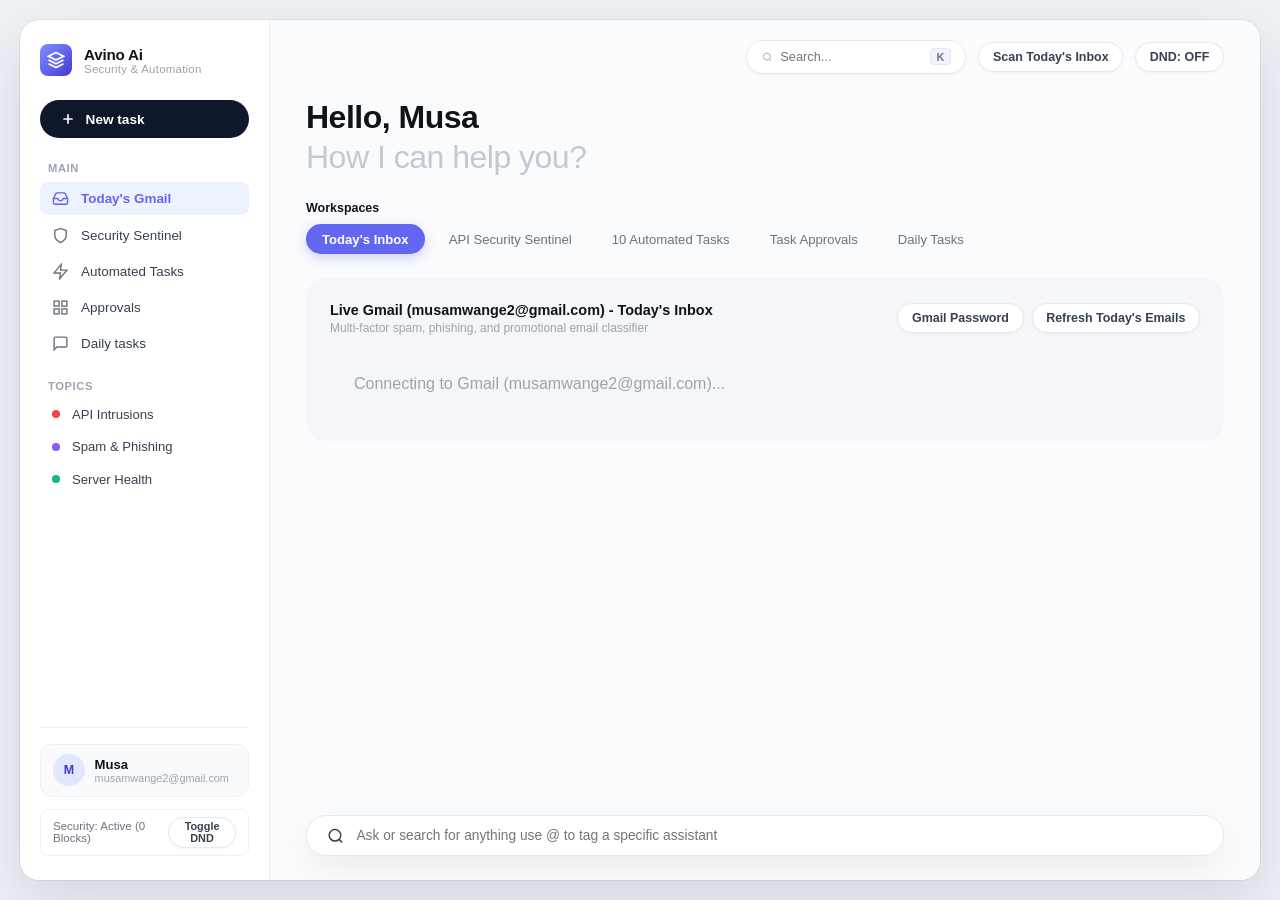
==== commit a91b1849: "Add API security microservice algorithm, Gmail spam classifier, and 10-task automation engine" ====
--- a/web/index.html
+++ b/web/index.html
@@ -3,7 +3,7 @@
 <head>
     <meta charset="UTF-8">
     <meta name="viewport" content="width=device-width, initial-scale=1.0">
-    <title>Avino Assistant - Email Intelligence & Task Allocation</title>
+    <title>Avino Assistant - Email Intelligence & Security Microservices</title>
     <style>
         :root {
             --bg-window: #eef1f6;
@@ -60,7 +60,6 @@
             padding: 1.25rem;
         }
 
-        /* App Window container matching the laptop viewport */
         .app-window {
             width: 100%;
             height: 100%;
@@ -121,7 +120,6 @@
             letter-spacing: 0.2px;
         }
 
-        /* Black pill button: "+ New task" */
         .btn-new-chat {
             background: var(--pill-black);
             color: #ffffff;
@@ -135,17 +133,13 @@
             gap: 0.6rem;
             cursor: pointer;
             width: 100%;
-            margin-bottom: 1.75rem;
+            margin-bottom: 1.5rem;
             transition: background 0.15s ease, transform 0.1s ease;
         }
 
         .btn-new-chat:hover {
             background: var(--pill-black-hover);
             transform: translateY(-1px);
-        }
-
-        .btn-new-chat:active {
-            transform: translateY(0);
         }
 
         .nav-section-title {
@@ -154,7 +148,7 @@
             text-transform: uppercase;
             color: var(--text-muted);
             letter-spacing: 0.6px;
-            margin-bottom: 0.6rem;
+            margin-bottom: 0.5rem;
             padding-left: 0.5rem;
         }
 
@@ -162,17 +156,17 @@
             list-style: none;
             display: flex;
             flex-direction: column;
-            gap: 0.25rem;
-            margin-bottom: 1.5rem;
+            gap: 0.2rem;
+            margin-bottom: 1.25rem;
         }
 
         .nav-item {
             display: flex;
             align-items: center;
             gap: 0.75rem;
-            padding: 0.55rem 0.75rem;
+            padding: 0.5rem 0.75rem;
             border-radius: 8px;
-            font-size: 0.85rem;
+            font-size: 0.84rem;
             font-weight: 500;
             color: var(--text-body);
             cursor: pointer;
@@ -191,8 +185,8 @@
         }
 
         .nav-item svg {
-            width: 18px;
-            height: 18px;
+            width: 17px;
+            height: 17px;
             stroke-width: 2;
             color: var(--text-secondary);
         }
@@ -205,14 +199,14 @@
             list-style: none;
             display: flex;
             flex-direction: column;
-            gap: 0.35rem;
+            gap: 0.3rem;
         }
 
         .topic-item {
             display: flex;
             align-items: center;
             gap: 0.75rem;
-            padding: 0.45rem 0.75rem;
+            padding: 0.4rem 0.75rem;
             font-size: 0.82rem;
             color: var(--text-body);
             border-radius: 6px;
@@ -259,9 +253,9 @@
             width: 32px;
             height: 32px;
             border-radius: 50%;
-            background: #e2e8f0;
-            color: #475569;
-            font-size: 0.75rem;
+            background: #e0e7ff;
+            color: #4338ca;
+            font-size: 0.78rem;
             font-weight: 700;
             display: flex;
             align-items: center;
@@ -274,13 +268,13 @@
         }
 
         .user-name {
-            font-size: 0.8rem;
+            font-size: 0.82rem;
             font-weight: 700;
             color: var(--text-heading);
         }
 
         .user-email {
-            font-size: 0.7rem;
+            font-size: 0.68rem;
             color: var(--text-muted);
         }
 
@@ -288,7 +282,7 @@
             background: #ffffff;
             border: 1px solid var(--border-subtle);
             border-radius: 8px;
-            padding: 0.5rem 0.75rem;
+            padding: 0.45rem 0.75rem;
             font-size: 0.72rem;
             color: var(--text-secondary);
             display: flex;
@@ -314,7 +308,6 @@
             gap: 0.75rem;
         }
 
-        /* Search input bar on top right: Q Search... Ctrl+K */
         .search-pill-top {
             background: #ffffff;
             border: 1px solid var(--border-card);
@@ -369,7 +362,6 @@
             background: #f8fafc;
         }
 
-        /* Content Area */
         .content-scroll {
             padding: 0 2.25rem 6.5rem 2.25rem;
             display: flex;
@@ -377,9 +369,8 @@
             gap: 1.5rem;
         }
 
-        /* Hero Greeting */
         .hero-section {
-            margin-top: 0.5rem;
+            margin-top: 0.25rem;
         }
 
         .hero-title {
@@ -399,7 +390,6 @@
             margin-top: 0.15rem;
         }
 
-        /* Workspaces / View Switcher Pills */
         .workspaces-section {
             display: flex;
             flex-direction: column;
@@ -443,7 +433,6 @@
             box-shadow: 0 4px 12px rgba(99, 102, 241, 0.28);
         }
 
-        /* Outer Rounded Container matching reference */
         .cards-container-wrapper {
             background: var(--bg-container);
             border-radius: 20px;
@@ -465,7 +454,6 @@
             color: var(--text-heading);
         }
 
-        /* Horizontal/Grid Cards matching reference */
         .cards-grid {
             display: grid;
             grid-template-columns: repeat(auto-fill, minmax(280px, 1fr));
@@ -482,21 +470,19 @@
             justify-content: space-between;
             min-height: 160px;
             box-shadow: var(--shadow-card);
-            transition: transform 0.15s ease, box-shadow 0.15s ease, border-color 0.15s ease;
-            position: relative;
+            transition: transform 0.15s ease, box-shadow 0.15s ease;
         }
 
         .app-card:hover {
             transform: translateY(-2px);
             box-shadow: 0 8px 24px -4px rgba(16, 24, 40, 0.08);
-            border-color: var(--border-hover);
         }
 
         .card-top {
             display: flex;
             align-items: flex-start;
             justify-content: space-between;
-            margin-bottom: 0.9rem;
+            margin-bottom: 0.75rem;
         }
 
         .card-icon-box {
@@ -508,50 +494,17 @@
             justify-content: center;
         }
 
-        .card-icon-box.purple {
-            background: rgba(139, 92, 246, 0.1);
-            color: var(--accent-purple);
-        }
-        .card-icon-box.cyan {
-            background: rgba(6, 182, 212, 0.1);
-            color: var(--accent-cyan);
-        }
-        .card-icon-box.red {
-            background: rgba(239, 68, 68, 0.1);
-            color: var(--accent-red);
-        }
-        .card-icon-box.green {
-            background: rgba(16, 185, 129, 0.1);
-            color: var(--accent-green);
-        }
-
-        .card-dots {
-            color: var(--text-muted);
-            cursor: pointer;
-            padding: 0.2rem;
-            border-radius: 4px;
-        }
-
-        .card-dots:hover {
-            color: var(--text-heading);
-            background: #f1f5f9;
-        }
+        .card-icon-box.purple { background: rgba(139, 92, 246, 0.1); color: var(--accent-purple); }
+        .card-icon-box.cyan { background: rgba(6, 182, 212, 0.1); color: var(--accent-cyan); }
+        .card-icon-box.red { background: rgba(239, 68, 68, 0.1); color: var(--accent-red); }
+        .card-icon-box.green { background: rgba(16, 185, 129, 0.1); color: var(--accent-green); }
 
         .card-title {
             font-size: 0.92rem;
             font-weight: 600;
             color: var(--text-heading);
             line-height: 1.35;
-            margin-bottom: 0.6rem;
-        }
-
-        .card-meta {
-            font-size: 0.75rem;
-            color: var(--text-muted);
-            display: flex;
-            align-items: center;
-            gap: 0.5rem;
-            margin-bottom: 0.75rem;
+            margin-bottom: 0.5rem;
         }
 
         .badge-priority {
@@ -559,21 +512,12 @@
             font-weight: 700;
             padding: 0.2rem 0.5rem;
             border-radius: 6px;
-            letter-spacing: 0.3px;
         }
         .badge-prio-high { background: #fee2e2; color: #dc2626; }
         .badge-prio-med  { background: #fef3c7; color: #d97706; }
         .badge-prio-low  { background: #dcfce7; color: #16a34a; }
-
-        .badge-missed-off {
-            background: #fee2e2;
-            color: #b91c1c;
-            border: 1px solid #fca5a5;
-            font-size: 0.68rem;
-            font-weight: 700;
-            padding: 0.2rem 0.5rem;
-            border-radius: 6px;
-        }
+        .badge-spam      { background: #fee2e2; color: #991b1b; border: 1px solid #f87171; }
+        .badge-promo     { background: #fef3c7; color: #92400e; }
 
         .card-footer {
             display: flex;
@@ -591,48 +535,14 @@
             border-radius: 6px;
             border: none;
             cursor: pointer;
-            transition: all 0.15s ease;
-        }
-
-        .btn-card-allow {
-            background: #eef2ff;
-            color: #4f46e5;
-        }
-        .btn-card-allow:hover {
-            background: #e0e7ff;
-            color: #3730a3;
-        }
-
-        .btn-card-dismiss {
-            background: #f1f5f9;
-            color: #64748b;
-        }
-        .btn-card-dismiss:hover {
-            background: #fee2e2;
-            color: #dc2626;
-        }
-
-        /* Blank / Add card */
-        .app-card-blank {
-            border: 2px dashed #cbd5e1;
-            background: transparent;
-            box-shadow: none;
-            display: flex;
-            align-items: center;
-            justify-content: center;
-            cursor: pointer;
-            color: var(--text-muted);
-            transition: all 0.15s ease;
-        }
-
-        .app-card-blank:hover {
-            border-color: var(--primary);
-            color: var(--primary);
-            background: rgba(99, 102, 241, 0.02);
-            transform: translateY(-2px);
-        }
-
-        /* Table view for Daily Tasks & Rules */
+        }
+
+        .btn-card-allow { background: #eef2ff; color: #4f46e5; }
+        .btn-card-allow:hover { background: #e0e7ff; }
+
+        .btn-card-dismiss { background: #f1f5f9; color: #64748b; }
+        .btn-card-dismiss:hover { background: #fee2e2; color: #dc2626; }
+
         .modern-table {
             width: 100%;
             border-collapse: separate;
@@ -658,21 +568,12 @@
             background: #ffffff;
         }
 
-        .modern-table tr:first-child td:first-child { border-top-left-radius: 12px; }
-        .modern-table tr:first-child td:last-child { border-top-right-radius: 12px; }
-        .modern-table tr:last-child td:first-child { border-bottom-left-radius: 12px; }
-        .modern-table tr:last-child td:last-child { border-bottom-right-radius: 12px; }
-
-        .modern-table tr:hover td {
-            background: #fafbfc;
-        }
-
         .task-done-title {
             text-decoration: line-through;
             color: var(--text-muted);
         }
 
-        /* Floating Pill Input Bar matching the bottom of reference image */
+        /* Floating Pill Input Bar */
         .bottom-floating-bar {
             position: absolute;
             bottom: 1.5rem;
@@ -689,11 +590,6 @@
             z-index: 50;
         }
 
-        .bottom-floating-bar svg {
-            color: var(--text-muted);
-            flex-shrink: 0;
-        }
-
         .bottom-floating-bar input {
             border: none;
             outline: none;
@@ -701,10 +597,6 @@
             font-size: 0.86rem;
             color: var(--text-body);
             background: transparent;
-        }
-
-        .bottom-floating-bar input::placeholder {
-            color: var(--text-muted);
         }
 
         /* Modal Styles */
@@ -720,9 +612,7 @@
             padding: 1.5rem;
         }
 
-        .modal.active {
-            display: flex;
-        }
+        .modal.active { display: flex; }
 
         .modal-body {
             background: #ffffff;
@@ -744,25 +634,6 @@
             border-bottom: 1px solid var(--border-subtle);
         }
 
-        .modal-title {
-            font-size: 1.1rem;
-            font-weight: 700;
-            color: var(--text-heading);
-        }
-
-        .diagram-code-box {
-            background: #0f172a;
-            color: #e2e8f0;
-            border-radius: 12px;
-            padding: 1.25rem;
-            font-family: ui-monospace, SFMono-Regular, Menlo, Monaco, Consolas, monospace;
-            font-size: 0.8rem;
-            line-height: 1.6;
-            overflow-x: auto;
-            white-space: pre;
-            margin-bottom: 1.25rem;
-        }
-
         .form-grid {
             display: grid;
             grid-template-columns: repeat(auto-fit, minmax(240px, 1fr));
@@ -788,10 +659,6 @@
             padding: 0.5rem 0.75rem;
             font-size: 0.85rem;
             outline: none;
-        }
-
-        .form-group input:focus, .form-group select:focus {
-            border-color: var(--primary);
         }
 
         .log-toast {
@@ -815,10 +682,9 @@
     <div class="log-toast" id="toast"></div>
 
     <div class="app-window">
-        <!-- LEFT SIDEBAR -->
+        <!-- SIDEBAR -->
         <aside class="sidebar">
             <div>
-                <!-- Brand / Logo -->
                 <div class="sidebar-brand">
                     <div class="brand-logo-icon">
                         <svg width="18" height="18" viewBox="0 0 24 24" fill="none" stroke="currentColor" stroke-width="2.5">
@@ -829,11 +695,10 @@
                     </div>
                     <div class="brand-text">
                         <span class="brand-title">Avino Ai</span>
-                        <span class="brand-sub">Ai assistant</span>
+                        <span class="brand-sub">Security & Automation</span>
                     </div>
                 </div>
 
-                <!-- Black Pill Button: "+ New task" -->
                 <button class="btn-new-chat" onclick="openModal('add-task-modal')">
                     <svg width="16" height="16" viewBox="0 0 24 24" fill="none" stroke="currentColor" stroke-width="2.5">
                         <line x1="12" y1="5" x2="12" y2="19"></line>
@@ -842,10 +707,28 @@
                     <span>New task</span>
                 </button>
 
-                <!-- Navigation Section: Main -->
                 <div class="nav-section-title">Main</div>
                 <ul class="nav-list">
-                    <li class="nav-item active" id="nav-pending" onclick="setTab('pending')">
+                    <li class="nav-item active" id="nav-gmail" onclick="setTab('gmail')">
+                        <svg viewBox="0 0 24 24" fill="none" stroke="currentColor">
+                            <polyline points="22 12 16 12 14 15 10 15 8 12 2 12"></polyline>
+                            <path d="M5.45 5.11L2 12v6a2 2 0 0 0 2 2h16a2 2 0 0 0 2-2v-6l-3.45-6.89A2 2 0 0 0 16.76 4H7.24a2 2 0 0 0-1.79 1.11z"></path>
+                        </svg>
+                        <span>Today's Gmail</span>
+                    </li>
+                    <li class="nav-item" id="nav-security" onclick="setTab('security')">
+                        <svg viewBox="0 0 24 24" fill="none" stroke="currentColor">
+                            <path d="M12 22s8-4 8-10V5l-8-3-8 3v7c0 6 8 10 8 10z"></path>
+                        </svg>
+                        <span>Security Sentinel</span>
+                    </li>
+                    <li class="nav-item" id="nav-automated" onclick="setTab('automated')">
+                        <svg viewBox="0 0 24 24" fill="none" stroke="currentColor">
+                            <polygon points="13 2 3 14 12 14 11 22 21 10 12 10 13 2"></polygon>
+                        </svg>
+                        <span>Automated Tasks</span>
+                    </li>
+                    <li class="nav-item" id="nav-pending" onclick="setTab('pending')">
                         <svg viewBox="0 0 24 24" fill="none" stroke="currentColor">
                             <rect x="3" y="3" width="7" height="7"></rect>
                             <rect x="14" y="3" width="7" height="7"></rect>
@@ -860,130 +743,153 @@
                         </svg>
                         <span>Daily tasks</span>
                     </li>
-                    <li class="nav-item" id="nav-rules" onclick="setTab('rules')">
-                        <svg viewBox="0 0 24 24" fill="none" stroke="currentColor">
-                            <path d="M13 2H6a2 2 0 0 0-2 2v16a2 2 0 0 0 2 2h12a2 2 0 0 0 2-2V9z"></path>
-                            <polyline points="13 2 13 9 20 9"></polyline>
-                        </svg>
-                        <span>Action rules</span>
-                    </li>
-                    <li class="nav-item" id="nav-imap" onclick="setTab('imap')">
-                        <svg viewBox="0 0 24 24" fill="none" stroke="currentColor">
-                            <polyline points="22 12 16 12 14 15 10 15 8 12 2 12"></polyline>
-                            <path d="M5.45 5.11L2 12v6a2 2 0 0 0 2 2h16a2 2 0 0 0 2-2v-6l-3.45-6.89A2 2 0 0 0 16.76 4H7.24a2 2 0 0 0-1.79 1.11z"></path>
-                        </svg>
-                        <span>Mailbox</span>
-                    </li>
-                    <li class="nav-item" onclick="openModal('diagrams-modal')">
-                        <svg viewBox="0 0 24 24" fill="none" stroke="currentColor">
-                            <circle cx="12" cy="12" r="10"></circle>
-                            <line x1="12" y1="16" x2="12" y2="12"></line>
-                            <line x1="12" y1="8" x2="12.01" y2="8"></line>
-                        </svg>
-                        <span>Workflows</span>
-                    </li>
                 </ul>
 
-                <!-- Topics / Categories -->
                 <div class="nav-section-title">Topics</div>
                 <ul class="topics-list">
-                    <li class="topic-item" onclick="filterByPriority('HIGH')">
+                    <li class="topic-item" onclick="setTab('security')">
+                        <span class="topic-dot" style="background: var(--accent-red);"></span>
+                        <span>API Intrusions</span>
+                    </li>
+                    <li class="topic-item" onclick="setTab('gmail')">
                         <span class="topic-dot" style="background: var(--accent-purple);"></span>
-                        <span>High Priority</span>
+                        <span>Spam & Phishing</span>
                     </li>
-                    <li class="topic-item" onclick="filterByPriority('MEDIUM')">
+                    <li class="topic-item" onclick="setTab('automated')">
                         <span class="topic-dot" style="background: var(--accent-green);"></span>
-                        <span>Medium Priority</span>
-                    </li>
-                    <li class="topic-item" onclick="filterByPriority('LOW')">
-                        <span class="topic-dot" style="background: var(--accent-orange);"></span>
-                        <span>Low Priority</span>
+                        <span>Server Health</span>
                     </li>
                 </ul>
             </div>
 
-            <!-- Sidebar Bottom: User Card & Status -->
             <div class="sidebar-bottom">
-                <div class="user-card" onclick="setTab('imap')">
+                <div class="user-card" onclick="openModal('gmail-modal')">
                     <div class="user-info">
                         <div class="user-avatar" id="avatar-initials">M</div>
                         <div class="user-names">
-                            <span class="user-name" id="user-display-name">Marcos</span>
-                            <span class="user-email" id="user-display-email">hey@avino.com</span>
+                            <span class="user-name" id="user-display-name">Musa</span>
+                            <span class="user-email" id="user-display-email">musamwange2@gmail.com</span>
                         </div>
                     </div>
-                    <svg width="14" height="14" viewBox="0 0 24 24" fill="none" stroke="currentColor" stroke-width="2">
-                        <polyline points="6 9 12 15 18 9"></polyline>
-                    </svg>
                 </div>
                 <div class="credits-pill">
-                    <span id="credits-status-text">Notifications: Active</span>
-                    <button id="sidebar-dnd-toggle" class="btn-ghost-icon" style="padding: 0.15rem 0.4rem; font-size: 0.68rem;" onclick="toggleDnd()">Toggle DND</button>
+                    <span id="credits-status-text">Security: Active (0 Blocks)</span>
+                    <button class="btn-ghost-icon" style="padding: 0.15rem 0.4rem; font-size: 0.68rem;" onclick="toggleDnd()">Toggle DND</button>
                 </div>
             </div>
         </aside>
 
         <!-- MAIN CANVAS -->
         <main class="main-canvas">
-            <!-- Top Navbar -->
             <header class="top-navbar">
                 <div class="search-pill-top">
                     <svg width="14" height="14" viewBox="0 0 24 24" fill="none" stroke="currentColor" stroke-width="2">
                         <circle cx="11" cy="11" r="8"></circle>
                         <line x1="21" y1="21" x2="16.65" y2="16.65"></line>
                     </svg>
-                    <input type="text" id="top-search" placeholder="Search..." oninput="handleSearch(this.value)">
+                    <input type="text" placeholder="Search..." oninput="handleSearch(this.value)">
                     <span class="kbd-badge">K</span>
                 </div>
-                <button class="btn-ghost-icon" onclick="triggerScan()">
-                    <svg width="13" height="13" viewBox="0 0 24 24" fill="none" stroke="currentColor" stroke-width="2">
-                        <polyline points="23 4 23 10 17 10"></polyline>
-                        <path d="M20.49 15a9 9 0 1 1-2.12-9.36L23 10"></path>
-                    </svg>
-                    <span>Scan Mailbox</span>
-                </button>
+                <button class="btn-ghost-icon" onclick="fetchTodaysGmail()">Scan Today's Inbox</button>
                 <button class="btn-ghost-icon" id="header-dnd-badge" onclick="toggleDnd()">DND: OFF</button>
             </header>
 
-            <!-- Scrollable Content -->
             <div class="content-scroll">
-                <!-- Hero Greeting Matching Reference -->
                 <section class="hero-section">
-                    <h1 class="hero-title" id="greeting-title">Hello, Marcos</h1>
+                    <h1 class="hero-title" id="greeting-title">Hello, Musa</h1>
                     <div class="hero-sub">How I can help you?</div>
                 </section>
 
-                <!-- Workspaces / Category Pills Matching Reference -->
                 <section class="workspaces-section">
                     <div class="workspaces-label">Workspaces</div>
                     <div class="workspaces-pills">
-                        <button class="pill-tab" onclick="setCategory('all', this)">Agency</button>
-                        <button class="pill-tab active" onclick="setCategory('pending', this)">Team</button>
-                        <button class="pill-tab" onclick="setCategory('tasks', this)">Personal</button>
-                        <button class="pill-tab" onclick="setCategory('missed', this)">Marketing</button>
-                        <button class="pill-tab" onclick="setCategory('rules', this)">Leads</button>
+                        <button class="pill-tab active" onclick="switchWorkspace('gmail', this)">Today's Inbox</button>
+                        <button class="pill-tab" onclick="switchWorkspace('security', this)">API Security Sentinel</button>
+                        <button class="pill-tab" onclick="switchWorkspace('automated', this)">10 Automated Tasks</button>
+                        <button class="pill-tab" onclick="switchWorkspace('pending', this)">Task Approvals</button>
+                        <button class="pill-tab" onclick="switchWorkspace('tasks', this)">Daily Tasks</button>
                     </div>
                 </section>
 
-                <!-- Cards Container Wrapper Matching Reference Image -->
                 <div class="cards-container-wrapper">
-                    <!-- SECTION 1: PENDING APPROVAL QUEUE -->
-                    <div id="view-pending" class="view-panel">
+                    <!-- SECTION 1: TODAY'S GMAIL INBOX & SPAM DETECTOR -->
+                    <div id="view-gmail" class="view-panel">
                         <div class="section-header-row" style="margin-bottom: 1rem;">
-                            <div class="section-header-title">Templates</div>
-                            <button class="btn-ghost-icon" style="padding: 0.2rem 0.5rem;" onclick="openModal('add-task-modal')">
-                                <svg width="12" height="12" viewBox="0 0 24 24" fill="none" stroke="currentColor" stroke-width="2">
-                                    <line x1="12" y1="5" x2="12" y2="19"></line>
-                                    <line x1="5" y1="12" x2="19" y2="12"></line>
-                                </svg>
-                            </button>
+                            <div>
+                                <div class="section-header-title">Live Gmail (musamwange2@gmail.com) - Today's Inbox</div>
+                                <div style="font-size: 0.75rem; color: var(--text-muted); margin-top: 0.2rem;">Multi-factor spam, phishing, and promotional email classifier</div>
+                            </div>
+                            <div style="display: flex; gap: 0.5rem;">
+                                <button class="btn-ghost-icon" onclick="openModal('gmail-modal')">Gmail Password</button>
+                                <button class="btn-ghost-icon" onclick="fetchTodaysGmail()">Refresh Today's Emails</button>
+                            </div>
                         </div>
-                        <div class="cards-grid" id="pending-cards-grid">
-                            <!-- Cards populated dynamically -->
+
+                        <div class="cards-grid" id="gmail-cards-grid">
+                            <!-- Populated dynamically -->
                         </div>
                     </div>
 
-                    <!-- SECTION 2: DAILY TASKS BOARD -->
+                    <!-- SECTION 2: API SECURITY & ANOMALY MICROSERVICE -->
+                    <div id="view-security" class="view-panel" style="display: none;">
+                        <div class="section-header-row" style="margin-bottom: 1rem;">
+                            <div>
+                                <div class="section-header-title">API Security Microservice - Anomaly & Intrusion Monitor</div>
+                                <div style="font-size: 0.75rem; color: var(--text-muted); margin-top: 0.2rem;">Detects unauthorized access, SQLi, path traversal, rate spikes, and behavioral anomalies</div>
+                            </div>
+                            <button class="btn-ghost-icon" onclick="triggerSecurityTest()">Simulate Exploit Probe</button>
+                        </div>
+
+                        <div style="display: grid; grid-template-columns: repeat(auto-fit, minmax(200px, 1fr)); gap: 1rem; margin-bottom: 1.25rem;">
+                            <div style="background: #ffffff; padding: 1rem; border-radius: 12px; border: 1px solid var(--border-card);">
+                                <div style="font-size: 0.72rem; color: var(--text-muted); font-weight: 700;">TOTAL API INSPECTIONS</div>
+                                <div id="sec-total-events" style="font-size: 1.5rem; font-weight: 700; color: var(--text-heading); margin-top: 0.2rem;">0</div>
+                            </div>
+                            <div style="background: #ffffff; padding: 1rem; border-radius: 12px; border: 1px solid var(--border-card);">
+                                <div style="font-size: 0.72rem; color: var(--text-muted); font-weight: 700;">CRITICAL INTRUSIONS</div>
+                                <div id="sec-critical-threats" style="font-size: 1.5rem; font-weight: 700; color: var(--accent-red); margin-top: 0.2rem;">0</div>
+                            </div>
+                            <div style="background: #ffffff; padding: 1rem; border-radius: 12px; border: 1px solid var(--border-card);">
+                                <div style="font-size: 0.72rem; color: var(--text-muted); font-weight: 700;">BLOCKED IP ADDRESSES</div>
+                                <div id="sec-blocked-ips" style="font-size: 1.5rem; font-weight: 700; color: var(--accent-purple); margin-top: 0.2rem;">0</div>
+                            </div>
+                        </div>
+
+                        <table class="modern-table">
+                            <thead>
+                                <tr>
+                                    <th style="width: 140px;">Timestamp</th>
+                                    <th style="width: 160px;">Incident Type</th>
+                                    <th style="width: 110px;">Source IP</th>
+                                    <th style="width: 80px;">Severity</th>
+                                    <th>Details & Endpoint</th>
+                                </tr>
+                            </thead>
+                            <tbody id="security-events-tbody"></tbody>
+                        </table>
+                    </div>
+
+                    <!-- SECTION 3: 10 AUTOMATED TASKS ENGINE -->
+                    <div id="view-automated" class="view-panel" style="display: none;">
+                        <div class="section-header-row" style="margin-bottom: 1rem;">
+                            <div>
+                                <div class="section-header-title">10 Automated System & Infrastructure Tasks</div>
+                                <div style="font-size: 0.75rem; color: var(--text-muted); margin-top: 0.2rem;">Live execution engine across APIs, server health, SSL, logs, calendar, and system</div>
+                            </div>
+                        </div>
+
+                        <div class="cards-grid" id="automated-tasks-grid"></div>
+                    </div>
+
+                    <!-- SECTION 4: APPROVALS -->
+                    <div id="view-pending" class="view-panel" style="display: none;">
+                        <div class="section-header-row" style="margin-bottom: 1rem;">
+                            <div class="section-header-title">Pending Approvals Queue</div>
+                        </div>
+                        <div class="cards-grid" id="pending-cards-grid"></div>
+                    </div>
+
+                    <!-- SECTION 5: DAILY TASKS -->
                     <div id="view-tasks" class="view-panel" style="display: none;">
                         <div class="section-header-row" style="margin-bottom: 1rem;">
                             <div class="section-header-title">Daily tasks board</div>
@@ -1002,93 +908,57 @@
                             <tbody id="tasks-table-body"></tbody>
                         </table>
                     </div>
-
-                    <!-- SECTION 3: ACTION RULES -->
-                    <div id="view-rules" class="view-panel" style="display: none;">
-                        <div class="section-header-row" style="margin-bottom: 1rem;">
-                            <div class="section-header-title">Notification action rules</div>
-                            <button class="btn-ghost-icon" onclick="openModal('add-rule-modal')">+ Add rule</button>
-                        </div>
-                        <table class="modern-table">
-                            <thead>
-                                <tr>
-                                    <th style="width: 50px;">ID</th>
-                                    <th>Rule name</th>
-                                    <th style="width: 160px;">Action</th>
-                                    <th style="width: 90px;">Priority</th>
-                                    <th>Match criteria</th>
-                                    <th style="width: 70px;"></th>
-                                </tr>
-                            </thead>
-                            <tbody id="rules-table-body"></tbody>
-                        </table>
-                    </div>
-
-                    <!-- SECTION 4: IMAP SETTINGS -->
-                    <div id="view-imap" class="view-panel" style="display: none;">
-                        <div class="section-header-row" style="margin-bottom: 1rem;">
-                            <div class="section-header-title">Live IMAP Mailbox Settings</div>
-                        </div>
-                        <form id="imap-config-form" onsubmit="saveImapSettings(event)" class="form-grid" style="background: #ffffff; padding: 1.5rem; border-radius: 14px;">
-                            <div class="form-group">
-                                <label>IMAP Host</label>
-                                <input type="text" id="cfg-host" placeholder="mailserver.businessidentity.llc" required>
-                            </div>
-                            <div class="form-group">
-                                <label>IMAP Port</label>
-                                <input type="number" id="cfg-port" value="993" required>
-                            </div>
-                            <div class="form-group">
-                                <label>SSL Mode</label>
-                                <select id="cfg-ssl">
-                                    <option value="1" selected>SSL/TLS (Port 993)</option>
-                                    <option value="0">Plain / STARTTLS (Port 143)</option>
-                                </select>
-                            </div>
-                            <div class="form-group">
-                                <label>Mailbox Folder</label>
-                                <input type="text" id="cfg-folder" value="INBOX" required>
-                            </div>
-                            <div class="form-group">
-                                <label>Email / Username</label>
-                                <input type="text" id="cfg-user" placeholder="info@mftechnologies.org" required>
-                            </div>
-                            <div class="form-group">
-                                <label>Password (Leave blank to keep existing)</label>
-                                <input type="password" id="cfg-pass" placeholder="••••••••">
-                            </div>
-                            <div class="form-group" style="grid-column: span 2; margin-top: 0.5rem;">
-                                <button type="submit" class="btn-new-chat" style="width: auto; padding: 0.6rem 1.5rem;">Save configuration</button>
-                            </div>
-                        </form>
-                    </div>
                 </div>
             </div>
 
-            <!-- Floating Search Input Pill Matching Reference Image -->
+            <!-- Bottom Floating Prompt Bar -->
             <div class="bottom-floating-bar">
                 <svg width="18" height="18" viewBox="0 0 24 24" fill="none" stroke="currentColor" stroke-width="2">
                     <circle cx="11" cy="11" r="8"></circle>
                     <line x1="21" y1="21" x2="16.65" y2="16.65"></line>
                 </svg>
-                <input type="text" id="quick-prompt-input" placeholder="Ask or search for anything use @ to tag a specific assistant" onkeydown="handleBottomInput(event)">
+                <input type="text" placeholder="Ask or search for anything use @ to tag a specific assistant" onkeydown="handleBottomInput(event)">
             </div>
         </main>
     </div>
 
-    <!-- MODAL 1: ADD MANUAL TASK -->
+    <!-- MODAL: GMAIL APP PASSWORD SETUP -->
+    <div id="gmail-modal" class="modal">
+        <div class="modal-body" style="max-width: 520px;">
+            <div class="modal-header">
+                <div class="modal-title">Gmail Connection (musamwange2@gmail.com)</div>
+                <button class="btn-ghost-icon" onclick="closeModal('gmail-modal')">Close</button>
+            </div>
+            <form onsubmit="saveGmailAuth(event)">
+                <div class="form-group" style="margin-bottom: 0.75rem;">
+                    <label>Gmail Address</label>
+                    <input type="text" id="gmail-user-input" value="musamwange2@gmail.com" readonly style="background: #f1f5f9;">
+                </div>
+                <div class="form-group" style="margin-bottom: 1rem;">
+                    <label>Google 16-Character App Password</label>
+                    <input type="password" id="gmail-pass-input" placeholder="e.g. abcd efgh ijkl mnop" required>
+                    <div style="font-size: 0.72rem; color: var(--text-muted); margin-top: 0.35rem;">
+                        To generate: Go to myaccount.google.com -> Security -> 2-Step Verification -> App Passwords.
+                    </div>
+                </div>
+                <button type="submit" class="btn-new-chat" style="margin-bottom: 0;">Save & Connect Live</button>
+            </form>
+        </div>
+    </div>
+
+    <!-- MODAL: ADD MANUAL TASK -->
     <div id="add-task-modal" class="modal">
-        <div class="modal-body" style="max-width: 500px;">
+        <div class="modal-body" style="max-width: 480px;">
             <div class="modal-header">
                 <div class="modal-title">Create daily task</div>
                 <button class="btn-ghost-icon" onclick="closeModal('add-task-modal')">Close</button>
             </div>
             <form onsubmit="createDailyTask(event)">
-                <div class="form-group" style="margin-bottom: 1rem;">
+                <div class="form-group" style="margin-bottom: 0.75rem;">
                     <label>Task title</label>
-                    <input type="text" id="manual-title" placeholder="e.g. Align calendar with this week tasks" required>
+                    <input type="text" id="manual-title" placeholder="e.g. Audit server API health" required>
                 </div>
-                <div class="form-group" style="margin-bottom: 1rem;">
+                <div class="form-group" style="margin-bottom: 0.75rem;">
                     <label>Priority</label>
                     <select id="manual-prio">
                         <option value="HIGH">[HIGH]</option>
@@ -1096,128 +966,29 @@
                         <option value="LOW">[LOW]</option>
                     </select>
                 </div>
-                <div class="form-group" style="margin-bottom: 1.5rem;">
+                <div class="form-group" style="margin-bottom: 1.25rem;">
                     <label>Due date / time</label>
-                    <input type="text" id="manual-due" placeholder="Today at 4:00 PM">
+                    <input type="text" id="manual-due" placeholder="Today 5:00 PM">
                 </div>
                 <button type="submit" class="btn-new-chat" style="margin-bottom: 0;">Add task</button>
             </form>
         </div>
     </div>
 
-    <!-- MODAL 2: ADD NOTIFICATION ACTION RULE -->
-    <div id="add-rule-modal" class="modal">
-        <div class="modal-body" style="max-width: 580px;">
-            <div class="modal-header">
-                <div class="modal-title">Define notification action rule</div>
-                <button class="btn-ghost-icon" onclick="closeModal('add-rule-modal')">Close</button>
-            </div>
-            <form onsubmit="createRule(event)" class="form-grid">
-                <div class="form-group" style="grid-column: span 2;">
-                    <label>Rule name</label>
-                    <input type="text" id="rule-name" placeholder="e.g., Server Outage Auto-Alert" required>
-                </div>
-                <div class="form-group">
-                    <label>Subject keywords (comma-separated)</label>
-                    <input type="text" id="rule-subject" placeholder="outage, down, failed">
-                </div>
-                <div class="form-group">
-                    <label>Sender keywords (comma-separated)</label>
-                    <input type="text" id="rule-sender" placeholder="alert@, monitoring@">
-                </div>
-                <div class="form-group">
-                    <label>Action to execute</label>
-                    <select id="rule-action">
-                        <option value="ask">Ask to allow (Queue for approval)</option>
-                        <option value="auto_approve">Auto-approve into Daily Tasks</option>
-                        <option value="auto_approve_and_notify">Auto-approve AND Desktop Alert</option>
-                        <option value="auto_dismiss">Auto-dismiss (Ignore)</option>
-                        <option value="execute_command">Execute shell command</option>
-                    </select>
-                </div>
-                <div class="form-group">
-                    <label>Target priority</label>
-                    <select id="rule-prio">
-                        <option value="HIGH">[HIGH]</option>
-                        <option value="MEDIUM" selected>[MEDIUM]</option>
-                        <option value="LOW">[LOW]</option>
-                    </select>
-                </div>
-                <div class="form-group" style="grid-column: span 2;">
-                    <label>Shell command (Optional)</label>
-                    <input type="text" id="rule-cmd" placeholder="e.g., systemctl restart service">
-                </div>
-                <div class="form-group" style="grid-column: span 2; margin-top: 0.5rem;">
-                    <button type="submit" class="btn-new-chat" style="margin-bottom: 0;">Save rule</button>
-                </div>
-            </form>
-        </div>
-    </div>
-
-    <!-- MODAL 3: WORKFLOW DIAGRAMS -->
-    <div id="diagrams-modal" class="modal">
-        <div class="modal-body">
-            <div class="modal-header">
-                <div class="modal-title">System Architecture & Workflow Diagrams</div>
-                <button class="btn-ghost-icon" onclick="closeModal('diagrams-modal')">Close</button>
-            </div>
-
-            <h4 style="margin-bottom: 0.5rem; font-size: 0.9rem;">1. End-to-End Pipeline & Polyglot Flow</h4>
-            <div class="diagram-code-box">
-[Live IMAP Mailbox (SSL 993)]
-            |
-            v
-[Python Email Ingestion] -----> Extracts MIME, Action Items, Deadlines
-            |
-            v
-[Notification Guard] ---------> Checks DND / Quiet Hours (22:00-08:00)
-            |                   Flags: [MISSED WHILE NOTIFICATIONS OFF]
-            v
-[Action Rules Evaluator] -----> Matches rules: Auto-Approve, Run Command, Dismiss, or Ask
-            |
-            v
-[Approval Queue ("Ask")] -----> Interactive Allow / Edit / Dismiss
-            |
-            v
-[Daily Tasks (SQLite)] -------> Synchronized with ~/todo.txt via PHP
-            ^
-            | (Watches & Dispatches Desktop Alerts)
-[Rust Background Daemon] -----> Native Desktop Toasts (Linux & Windows)
-            </div>
-
-            <h4 style="margin-bottom: 0.5rem; font-size: 0.9rem;">2. "Notifications Off" Missed Alert Detection</h4>
-            <div class="diagram-code-box">
-Email Received ---> Is Time in Quiet Hours (22:00-08:00) OR DND Active?
-                          |
-             +------------+------------+
-             | YES                     | NO
-             v                         v
-     Flagged as Missed          Standard Notification
-     [MISSED WHILE OFF]                |
-             |                         v
-             v                  Standard Review
-     High Priority Banner 
-            </div>
-        </div>
-    </div>
-
     <script>
-        let allPending = [];
-        let allTasks = [];
-        let currentDndMode = "ON";
-
         function showToast(msg) {
             const toast = document.getElementById('toast');
             toast.innerText = msg;
             toast.style.display = 'block';
-            setTimeout(() => { toast.style.display = 'none'; }, 3500);
+            setTimeout(() => { toast.style.display = 'none'; }, 4000);
         }
 
         async function init() {
             await fetchStatus();
-            await loadPending();
-            await loadTasks();
-            await loadRules();
+            await fetchTodaysGmail();
+            await loadSecurityTelemetry();
+            await loadAutomatedTasks();
+            await loadDailyTasks();
         }
 
         async function fetchStatus() {
@@ -1225,262 +996,269 @@
                 const res = await fetch('api.php?action=status');
                 const data = await res.json();
                 if (data.success) {
-                    currentDndMode = data.notifications_mode;
+                    document.getElementById('greeting-title').innerText = `Hello, ${data.user_name || 'Musa'}`;
+                    document.getElementById('user-display-name').innerText = data.user_name || 'Musa';
+                    document.getElementById('user-display-email').innerText = data.user_email || 'musamwange2@gmail.com';
+                    document.getElementById('avatar-initials').innerText = (data.user_name || 'M').charAt(0);
+
                     const dndBadge = document.getElementById('header-dnd-badge');
-                    const dndSidebar = document.getElementById('credits-status-text');
-
-                    if (currentDndMode === 'OFF') {
-                        dndBadge.innerText = 'DND: ON (QUIET)';
-                        dndBadge.style.color = '#ef4444';
-                        dndSidebar.innerText = 'DND: Notifications Muted';
+                    dndBadge.innerText = data.notifications_mode === 'OFF' ? 'DND: ON (QUIET)' : 'DND: OFF (ACTIVE)';
+                    dndBadge.style.color = data.notifications_mode === 'OFF' ? '#ef4444' : '#10b981';
+
+                    document.getElementById('credits-status-text').innerText = `Security: Active (${data.blocked_ips} Banned)`;
+                }
+            } catch (e) { console.error(e); }
+        }
+
+        async function fetchTodaysGmail() {
+            const grid = document.getElementById('gmail-cards-grid');
+            grid.innerHTML = '<div style="padding: 1.5rem; color: var(--text-muted);">Connecting to Gmail (musamwange2@gmail.com)...</div>';
+
+            try {
+                const res = await fetch('api.php?action=get_gmail_today');
+                const json = await res.json();
+                const data = json.data;
+
+                if (data.status === 'AUTH_REQUIRED') {
+                    grid.innerHTML = `
+                        <div class="app-card" style="grid-column: span 2; border-left: 4px solid var(--accent-orange);">
+                            <div class="card-title">Gmail Connection: App Password Required</div>
+                            <div style="font-size: 0.8rem; color: var(--text-secondary); margin-bottom: 1rem;">
+                                Google requires an App Password for IMAP access on <strong>musamwange2@gmail.com</strong>.
+                            </div>
+                            <button class="btn-card-action btn-card-allow" style="padding: 0.5rem 1rem;" onclick="openModal('gmail-modal')">Enter App Password</button>
+                        </div>
+                    `;
+                    return;
+                }
+
+                if (!data.emails || data.emails.length === 0) {
+                    grid.innerHTML = `
+                        <div class="app-card app-card-blank" onclick="openModal('gmail-modal')">
+                            <div style="text-align: center;">
+                                <div style="font-weight: 600;">No emails received today yet</div>
+                                <div style="font-size: 0.75rem; color: var(--text-muted); margin-top: 0.3rem;">Mailbox connected: musamwange2@gmail.com</div>
+                            </div>
+                        </div>
+                    `;
+                    return;
+                }
+
+                grid.innerHTML = data.emails.map(em => {
+                    const isSpam = em.is_spam;
+                    const isPromo = em.is_promo;
+                    let badgeHtml = '';
+                    if (isSpam) {
+                        badgeHtml = `<span class="badge-priority badge-spam">[SPAM DETECTED: ${em.spam_score}/100]</span>`;
+                    } else if (isPromo) {
+                        badgeHtml = `<span class="badge-priority badge-promo">[PROMOTION]</span>`;
+                    } else if (em.task) {
+                        badgeHtml = `<span class="badge-priority badge-prio-high">[ACTIONABLE TASK]</span>`;
                     } else {
-                        dndBadge.innerText = 'DND: OFF (ACTIVE)';
-                        dndBadge.style.color = '#10b981';
-                        dndSidebar.innerText = 'Notifications: Active';
+                        badgeHtml = `<span class="badge-priority badge-prio-low">[CLEAN INBOX]</span>`;
                     }
 
-                    if (data.username) {
-                        const namePart = data.username.split('@')[0];
-                        const capName = namePart.charAt(0).toUpperCase() + namePart.slice(1);
-                        document.getElementById('greeting-title').innerText = `Hello, ${capName}`;
-                        document.getElementById('user-display-name').innerText = capName;
-                        document.getElementById('user-display-email').innerText = data.username;
-                        document.getElementById('avatar-initials').innerText = capName.charAt(0);
-                    }
-
-                    if (data.host) {
-                        document.getElementById('cfg-host').value = data.host;
-                        document.getElementById('cfg-user').value = data.username;
-                        document.getElementById('cfg-folder').value = data.folder;
-                    }
-                }
+                    return `
+                        <div class="app-card" style="${isSpam ? 'border-color: #fca5a5;' : ''}">
+                            <div class="card-top">
+                                <div class="card-icon-box ${isSpam ? 'red' : (em.task ? 'purple' : 'green')}">
+                                    <svg width="18" height="18" viewBox="0 0 24 24" fill="none" stroke="currentColor" stroke-width="2">
+                                        <polyline points="22 12 16 12 14 15 10 15 8 12 2 12"></polyline>
+                                        <path d="M5.45 5.11L2 12v6a2 2 0 0 0 2 2h16a2 2 0 0 0 2-2v-6l-3.45-6.89A2 2 0 0 0 16.76 4H7.24a2 2 0 0 0-1.79 1.11z"></path>
+                                    </svg>
+                                </div>
+                                <div style="font-size: 0.72rem; color: var(--text-muted);">${escapeHtml(em.date)}</div>
+                            </div>
+
+                            <div class="card-title">${escapeHtml(em.subject)}</div>
+                            <div style="font-size: 0.75rem; color: var(--text-secondary); margin-bottom: 0.5rem;">From: <strong>${escapeHtml(em.sender)}</strong></div>
+
+                            <div style="margin-bottom: 0.6rem;">${badgeHtml}</div>
+
+                            ${em.spam_reasons && em.spam_reasons.length > 0 ? 
+                                `<div style="font-size: 0.72rem; color: #b91c1c; margin-bottom: 0.5rem;">Reasons: ${escapeHtml(em.spam_reasons.join(', '))}</div>` : ''}
+
+                            <div class="card-footer">
+                                ${em.task ? 
+                                    `<button class="btn-card-action btn-card-allow" onclick="quickAllowTask('${escapeHtml(em.task.title)}')">Add to Tasks</button>` : 
+                                    (isSpam ? `<span style="font-size: 0.72rem; color: #dc2626;">Quarantined</span>` : `<span style="font-size: 0.72rem; color: var(--text-muted);">Verified</span>`)}
+                            </div>
+                        </div>
+                    `;
+                }).join('');
             } catch (e) {
                 console.error(e);
             }
         }
 
-        async function loadPending() {
+        async function loadSecurityTelemetry() {
             try {
-                const res = await fetch('api.php?action=get_pending');
+                const res = await fetch('api.php?action=get_security_metrics');
+                const json = await res.json();
+                const data = json.data;
+
+                if (data && data.total_events !== undefined) {
+                    document.getElementById('sec-total-events').innerText = data.total_events;
+                    document.getElementById('sec-critical-threats').innerText = data.critical_threats;
+                    document.getElementById('sec-blocked-ips').innerText = data.blocked_ips_count;
+
+                    const tbody = document.getElementById('security-events-tbody');
+                    if (!data.recent_events || data.recent_events.length === 0) {
+                        tbody.innerHTML = '<tr><td colspan="5" style="text-align: center; color: var(--text-muted);">No security intrusion events logged yet. Microservice active.</td></tr>';
+                        return;
+                    }
+
+                    tbody.innerHTML = data.recent_events.map(ev => `
+                        <tr>
+                            <td style="font-size: 0.75rem;">${escapeHtml(ev.created_at)}</td>
+                            <td><span class="badge-priority badge-prio-high">[${escapeHtml(ev.event_type)}]</span></td>
+                            <td><code>${escapeHtml(ev.source_ip)}</code></td>
+                            <td><span class="badge-priority ${ev.severity === 'CRITICAL' ? 'badge-prio-high' : 'badge-prio-med'}">[${escapeHtml(ev.severity)}]</span></td>
+                            <td style="font-size: 0.78rem;">
+                                <div>${escapeHtml(ev.details || '')}</div>
+                                <div style="color: var(--text-muted); font-size: 0.7rem;">Endpoint: ${escapeHtml(ev.endpoint || '')}</div>
+                            </td>
+                        </tr>
+                    `).join('');
+                }
+            } catch (e) { console.error(e); }
+        }
+
+        async function triggerSecurityTest() {
+            showToast('Simulating exploit probe on API microservice...');
+            try {
+                const res = await fetch('api.php?action=simulate_security_test', {
+                    method: 'POST',
+                    headers: { 'Content-Type': 'application/json' },
+                    body: JSON.stringify({ test_type: 'sql_injection' })
+                });
                 const data = await res.json();
-                allPending = data.data || [];
-                renderPendingCards(allPending);
-            } catch (e) {
-                console.error(e);
-            }
-        }
-
-        function renderPendingCards(items) {
-            const grid = document.getElementById('pending-cards-grid');
-            if (items.length === 0) {
-                grid.innerHTML = `
-                    <div class="app-card app-card-blank" onclick="triggerScan()">
-                        <div style="text-align: center;">
-                            <div style="font-weight: 600; font-size: 0.9rem; margin-bottom: 0.3rem;">[+] Scan Mailbox</div>
-                            <div style="font-size: 0.75rem;">All caught up! Click to check live inbox</div>
+                showToast(data.message || 'Probe simulated');
+                loadSecurityTelemetry();
+                fetchStatus();
+            } catch (e) { console.error(e); }
+        }
+
+        async function loadAutomatedTasks() {
+            try {
+                const res = await fetch('api.php?action=get_automated_tasks');
+                const json = await res.json();
+                const tasks = json.data || [];
+                const grid = document.getElementById('automated-tasks-grid');
+
+                grid.innerHTML = tasks.map(t => `
+                    <div class="app-card">
+                        <div class="card-top">
+                            <div class="card-icon-box cyan">
+                                <svg width="18" height="18" viewBox="0 0 24 24" fill="none" stroke="currentColor" stroke-width="2">
+                                    <polygon points="13 2 3 14 12 14 11 22 21 10 12 10 13 2"></polygon>
+                                </svg>
+                            </div>
+                            <span class="badge-priority badge-prio-low">[${escapeHtml(t.category)}]</span>
+                        </div>
+                        <div class="card-title">${escapeHtml(t.name)}</div>
+                        <div style="font-size: 0.75rem; color: var(--text-secondary); margin-bottom: 0.75rem; line-height: 1.35;">${escapeHtml(t.desc)}</div>
+                        <div class="card-footer">
+                            <button class="btn-card-action btn-card-allow" id="btn-run-${t.key}" onclick="runAutomatedTask('${t.key}')">Run Now</button>
+                            <span id="status-${t.key}" style="font-size: 0.72rem; color: var(--text-muted);">Idle</span>
                         </div>
                     </div>
-                `;
-                return;
+                `).join('');
+            } catch (e) { console.error(e); }
+        }
+
+        async function runAutomatedTask(key) {
+            const btn = document.getElementById(`btn-run-${key}`);
+            const statusEl = document.getElementById(`status-${key}`);
+            if (btn) btn.innerText = 'Running...';
+            if (statusEl) statusEl.innerText = 'Executing...';
+
+            try {
+                const res = await fetch('api.php?action=run_automated_task', {
+                    method: 'POST',
+                    headers: { 'Content-Type': 'application/json' },
+                    body: JSON.stringify({ task_key: key })
+                });
+                const json = await res.json();
+                if (btn) btn.innerText = 'Run Now';
+                if (statusEl) {
+                    statusEl.innerText = json.result.status || 'Done';
+                    statusEl.style.color = (json.result.status === 'ERROR') ? '#dc2626' : '#16a34a';
+                }
+                showToast(`Task '${key}' completed: ${JSON.stringify(json.result).substring(0, 80)}...`);
+            } catch (e) {
+                if (btn) btn.innerText = 'Run Now';
+                showToast('Task execution error');
             }
-
-            const colors = ['purple', 'cyan', 'green', 'orange'];
-            const cardsHtml = items.map((item, idx) => {
-                const color = item.priority === 'HIGH' ? 'purple' : colors[idx % colors.length];
-                const isMissed = item.is_missed_notification == 1;
-                const prioBadge = item.priority === 'HIGH' ? 'badge-prio-high' : (item.priority === 'MEDIUM' ? 'badge-prio-med' : 'badge-prio-low');
-
-                return `
-                    <div class="app-card">
-                        <div class="card-top">
-                            <div class="card-icon-box ${color}">
-                                <svg width="18" height="18" viewBox="0 0 24 24" fill="none" stroke="currentColor" stroke-width="2">
-                                    <path d="M14 2H6a2 2 0 0 0-2 2v16a2 2 0 0 0 2 2h12a2 2 0 0 0 2-2V8z"></path>
-                                    <polyline points="14 2 14 8 20 8"></polyline>
-                                </svg>
-                            </div>
-                            <div class="card-dots" title="Dismiss" onclick="dismissTask(${item.id})">···</div>
-                        </div>
-
-                        <div class="card-title">${escapeHtml(item.title)}</div>
-                        
-                        <div class="card-meta">
-                            <span class="badge-priority ${prioBadge}">[${item.priority}]</span>
-                            ${isMissed ? '<span class="badge-missed-off">[MISSED WHILE OFF]</span>' : ''}
-                        </div>
-
-                        ${item.description ? `<div style="font-size: 0.76rem; color: var(--text-secondary); margin-bottom: 0.6rem; line-height: 1.35;">${escapeHtml(item.description.substring(0, 80))}...</div>` : ''}
-
-                        <div class="card-footer">
-                            <span style="font-size: 0.72rem; color: var(--text-muted);">${escapeHtml(item.due_hint || 'Due soon')}</span>
-                            <div style="display: flex; gap: 0.4rem;">
-                                <button class="btn-card-action btn-card-allow" onclick="approveTask(${item.id})">Allow</button>
-                                <button class="btn-card-action btn-card-dismiss" onclick="dismissTask(${item.id})">Dismiss</button>
-                            </div>
-                        </div>
-                    </div>
-                `;
-            }).join('');
-
-            const blankCard = `
-                <div class="app-card app-card-blank" onclick="openModal('add-task-modal')">
-                    <svg width="24" height="24" viewBox="0 0 24 24" fill="none" stroke="currentColor" stroke-width="2">
-                        <line x1="12" y1="5" x2="12" y2="19"></line>
-                        <line x1="5" y1="12" x2="19" y2="12"></line>
-                    </svg>
-                </div>
-            `;
-
-            grid.innerHTML = cardsHtml + blankCard;
-        }
-
-        async function loadTasks() {
+        }
+
+        async function loadDailyTasks() {
             try {
                 const res = await fetch('api.php?action=get_tasks');
-                const data = await res.json();
-                allTasks = data.data || [];
+                const json = await res.json();
+                const tasks = json.data || [];
                 const tbody = document.getElementById('tasks-table-body');
 
-                if (allTasks.length === 0) {
-                    tbody.innerHTML = `<tr><td colspan="5" style="text-align: center; color: var(--text-muted);">No daily tasks scheduled.</td></tr>`;
+                if (tasks.length === 0) {
+                    tbody.innerHTML = '<tr><td colspan="5" style="text-align: center; color: var(--text-muted);">No daily tasks yet.</td></tr>';
                     return;
                 }
 
-                tbody.innerHTML = allTasks.map(t => {
+                tbody.innerHTML = tasks.map(t => {
                     const isDone = t.status === 'completed';
-                    const prioClass = t.priority === 'HIGH' ? 'badge-prio-high' : (t.priority === 'MEDIUM' ? 'badge-prio-med' : 'badge-prio-low');
                     return `
                         <tr>
-                            <td>
-                                <input type="checkbox" ${isDone ? 'checked' : ''} onchange="toggleTask(${t.id})">
-                            </td>
-                            <td><span class="badge-priority ${prioClass}">[${t.priority}]</span></td>
+                            <td><input type="checkbox" ${isDone ? 'checked' : ''} onchange="toggleTask(${t.id})"></td>
+                            <td><span class="badge-priority ${t.priority === 'HIGH' ? 'badge-prio-high' : 'badge-prio-med'}">[${t.priority}]</span></td>
                             <td class="${isDone ? 'task-done-title' : ''}">
                                 <strong>${escapeHtml(t.title)}</strong>
                                 ${t.notes ? `<div style="font-size: 0.72rem; color: var(--text-muted);">${escapeHtml(t.notes)}</div>` : ''}
                             </td>
                             <td>${escapeHtml(t.due_date || '-')}</td>
-                            <td>
-                                <button class="btn-ghost-icon" style="padding: 0.2rem 0.5rem; font-size: 0.72rem;" onclick="toggleTask(${t.id})">${isDone ? 'Reopen' : 'Done'}</button>
-                            </td>
+                            <td><button class="btn-ghost-icon" style="padding: 0.2rem 0.5rem; font-size: 0.72rem;" onclick="toggleTask(${t.id})">${isDone ? 'Reopen' : 'Done'}</button></td>
                         </tr>
                     `;
                 }).join('');
-            } catch (e) {
-                console.error(e);
-            }
-        }
-
-        async function loadRules() {
+            } catch (e) { console.error(e); }
+        }
+
+        async function toggleTask(id) {
             try {
-                const res = await fetch('api.php?action=get_rules');
-                const data = await res.json();
-                const tbody = document.getElementById('rules-table-body');
-                const rules = data.data || [];
-
-                if (rules.length === 0) {
-                    tbody.innerHTML = `<tr><td colspan="6" style="text-align: center; color: var(--text-muted);">No custom rules defined yet.</td></tr>`;
-                    return;
-                }
-
-                tbody.innerHTML = rules.map(r => {
-                    const subj = (r.match_subject || []).join(', ') || '(any)';
-                    const sender = (r.match_sender || []).join(', ') || '(any)';
-                    return `
-                        <tr>
-                            <td>${r.id}</td>
-                            <td><strong>${escapeHtml(r.name || 'Rule')}</strong></td>
-                            <td><span class="badge-priority badge-prio-low">[${escapeHtml(r.action)}]</span></td>
-                            <td>[${escapeHtml(r.target_priority || 'MED')}]</td>
-                            <td style="font-size: 0.75rem;">
-                                <div>Subj: <code>${escapeHtml(subj)}</code></div>
-                                <div>From: <code>${escapeHtml(sender)}</code></div>
-                                ${r.command ? `<div style="color: var(--primary);">Cmd: <code>${escapeHtml(r.command)}</code></div>` : ''}
-                            </td>
-                            <td>
-                                <button class="btn-ghost-icon" style="padding: 0.2rem 0.4rem; color: #dc2626;" onclick="deleteRule(${r.id})">Delete</button>
-                            </td>
-                        </tr>
-                    `;
-                }).join('');
-            } catch (e) {
-                console.error(e);
-            }
-        }
-
-        async function approveTask(id) {
-            try {
-                const res = await fetch('api.php?action=approve_task', {
+                await fetch('api.php?action=toggle_task', {
                     method: 'POST',
                     headers: { 'Content-Type': 'application/json' },
                     body: JSON.stringify({ id })
                 });
-                const data = await res.json();
-                if (data.success) {
-                    showToast('Task approved into Daily Tasks');
-                    loadPending();
-                    loadTasks();
-                }
+                loadDailyTasks();
             } catch (e) { console.error(e); }
         }
 
-        async function dismissTask(id) {
+        async function quickAllowTask(title) {
             try {
-                const res = await fetch('api.php?action=dismiss_task', {
+                await fetch('api.php?action=add_task', {
                     method: 'POST',
                     headers: { 'Content-Type': 'application/json' },
-                    body: JSON.stringify({ id })
+                    body: JSON.stringify({ title, priority: 'HIGH', due_date: 'Today' })
+                });
+                showToast('Added to Daily Tasks');
+                loadDailyTasks();
+            } catch (e) { console.error(e); }
+        }
+
+        async function saveGmailAuth(e) {
+            e.preventDefault();
+            const password = document.getElementById('gmail-pass-input').value;
+            try {
+                const res = await fetch('api.php?action=save_gmail_credentials', {
+                    method: 'POST',
+                    headers: { 'Content-Type': 'application/json' },
+                    body: JSON.stringify({ username: 'musamwange2@gmail.com', password })
                 });
                 const data = await res.json();
-                if (data.success) {
-                    showToast('Task dismissed');
-                    loadPending();
-                }
-            } catch (e) { console.error(e); }
-        }
-
-        async function toggleTask(id) {
-            try {
-                const res = await fetch('api.php?action=toggle_task', {
-                    method: 'POST',
-                    headers: { 'Content-Type': 'application/json' },
-                    body: JSON.stringify({ id })
-                });
-                const data = await res.json();
-                if (data.success) {
-                    loadTasks();
-                }
-            } catch (e) { console.error(e); }
-        }
-
-        async function triggerScan() {
-            showToast('Scanning live IMAP mailbox...');
-            try {
-                const res = await fetch('api.php?action=scan', { method: 'POST' });
-                const data = await res.json();
-                showToast(data.output || 'Scan finished');
-                loadPending();
-                loadTasks();
-                fetchStatus();
-            } catch (e) {
-                showToast('Scan error');
-            }
-        }
-
-        async function toggleDnd() {
-            const next = currentDndMode === 'ON' ? 'OFF' : 'ON';
-            try {
-                const res = await fetch('api.php?action=toggle_dnd', {
-                    method: 'POST',
-                    headers: { 'Content-Type': 'application/json' },
-                    body: JSON.stringify({ mode: next })
-                });
-                const data = await res.json();
-                if (data.success) {
-                    fetchStatus();
-                    showToast(`Notifications set to: ${next}`);
-                }
-            } catch (e) { console.error(e); }
+                closeModal('gmail-modal');
+                showToast(data.message || 'Saved');
+                fetchTodaysGmail();
+            } catch (e) { showToast('Error saving credentials'); }
         }
 
         async function createDailyTask(e) {
@@ -1490,79 +1268,27 @@
             const due_date = document.getElementById('manual-due').value;
 
             try {
-                const res = await fetch('api.php?action=add_task', {
+                await fetch('api.php?action=add_task', {
                     method: 'POST',
                     headers: { 'Content-Type': 'application/json' },
                     body: JSON.stringify({ title, priority, due_date })
                 });
-                const data = await res.json();
-                if (data.success) {
-                    closeModal('add-task-modal');
-                    document.getElementById('manual-title').value = '';
-                    showToast('Task added');
-                    loadTasks();
-                }
+                closeModal('add-task-modal');
+                showToast('Daily task created');
+                loadDailyTasks();
             } catch (e) { console.error(e); }
         }
 
-        async function createRule(e) {
-            e.preventDefault();
-            const name = document.getElementById('rule-name').value;
-            const match_subject = document.getElementById('rule-subject').value;
-            const match_sender = document.getElementById('rule-sender').value;
-            const rule_action = document.getElementById('rule-action').value;
-            const target_priority = document.getElementById('rule-prio').value;
-            const command = document.getElementById('rule-cmd').value;
-
+        async function toggleDnd() {
+            const next = currentDndMode === 'ON' ? 'OFF' : 'ON';
             try {
-                const res = await fetch('api.php?action=add_rule', {
+                await fetch('api.php?action=toggle_dnd', {
                     method: 'POST',
                     headers: { 'Content-Type': 'application/json' },
-                    body: JSON.stringify({ name, match_subject, match_sender, rule_action, target_priority, command })
+                    body: JSON.stringify({ mode: next })
                 });
-                const data = await res.json();
-                if (data.success) {
-                    closeModal('add-rule-modal');
-                    showToast('Rule created');
-                    loadRules();
-                }
-            } catch (e) { console.error(e); }
-        }
-
-        async function deleteRule(id) {
-            if (!confirm(`Delete rule #${id}?`)) return;
-            try {
-                const res = await fetch('api.php?action=delete_rule', {
-                    method: 'POST',
-                    headers: { 'Content-Type': 'application/json' },
-                    body: JSON.stringify({ id })
-                });
-                const data = await res.json();
-                if (data.success) {
-                    showToast('Rule deleted');
-                    loadRules();
-                }
-            } catch (e) { console.error(e); }
-        }
-
-        async function saveImapSettings(e) {
-            e.preventDefault();
-            const host = document.getElementById('cfg-host').value;
-            const port = document.getElementById('cfg-port').value;
-            const ssl = document.getElementById('cfg-ssl').value === '1';
-            const folder = document.getElementById('cfg-folder').value;
-            const username = document.getElementById('cfg-user').value;
-            const password = document.getElementById('cfg-pass').value;
-
-            try {
-                const res = await fetch('api.php?action=save_imap', {
-                    method: 'POST',
-                    headers: { 'Content-Type': 'application/json' },
-                    body: JSON.stringify({ host, port, ssl, folder, username, password })
-                });
-                const data = await res.json();
-                showToast(data.message || 'Settings saved');
                 fetchStatus();
+                showToast(`Notifications set to: ${next}`);
             } catch (e) { console.error(e); }
         }
 
@@ -1570,53 +1296,16 @@
             document.querySelectorAll('.view-panel').forEach(p => p.style.display = 'none');
             document.querySelectorAll('.nav-item').forEach(n => n.classList.remove('active'));
 
-            if (tab === 'pending') {
-                document.getElementById('view-pending').style.display = 'block';
-                document.getElementById('nav-pending').classList.add('active');
-            } else if (tab === 'tasks') {
-                document.getElementById('view-tasks').style.display = 'block';
-                document.getElementById('nav-tasks').classList.add('active');
-            } else if (tab === 'rules') {
-                document.getElementById('view-rules').style.display = 'block';
-                document.getElementById('nav-rules').classList.add('active');
-            } else if (tab === 'imap') {
-                document.getElementById('view-imap').style.display = 'block';
-                document.getElementById('nav-imap').classList.add('active');
-            }
-        }
-
-        function setCategory(cat, btn) {
+            const target = document.getElementById(`view-${tab}`);
+            const nav = document.getElementById(`nav-${tab}`);
+            if (target) target.style.display = 'block';
+            if (nav) nav.classList.add('active');
+        }
+
+        function switchWorkspace(tab, btn) {
             document.querySelectorAll('.pill-tab').forEach(b => b.classList.remove('active'));
             btn.classList.add('active');
-
-            if (cat === 'pending' || cat === 'all') {
-                setTab('pending');
-                renderPendingCards(allPending);
-            } else if (cat === 'missed') {
-                setTab('pending');
-                const missed = allPending.filter(p => p.is_missed_notification == 1);
-                renderPendingCards(missed);
-            } else if (cat === 'tasks') {
-                setTab('tasks');
-            } else if (cat === 'rules') {
-                setTab('rules');
-            }
-        }
-
-        function filterByPriority(prio) {
-            setTab('pending');
-            const filtered = allPending.filter(p => p.priority === prio);
-            renderPendingCards(filtered);
-        }
-
-        function handleSearch(q) {
-            const query = q.toLowerCase();
-            const filtered = allPending.filter(p => 
-                (p.title && p.title.toLowerCase().includes(query)) ||
-                (p.sender && p.sender.toLowerCase().includes(query)) ||
-                (p.description && p.description.toLowerCase().includes(query))
-            );
-            renderPendingCards(filtered);
+            setTab(tab);
         }
 
         function handleBottomInput(e) {
@@ -1624,11 +1313,10 @@
                 const val = e.target.value.trim();
                 if (!val) return;
                 if (val.startsWith('/scan')) {
-                    triggerScan();
+                    fetchTodaysGmail();
                 } else if (val.startsWith('/dnd')) {
                     toggleDnd();
                 } else {
-                    // Quick add task
                     document.getElementById('manual-title').value = val;
                     openModal('add-task-modal');
                 }
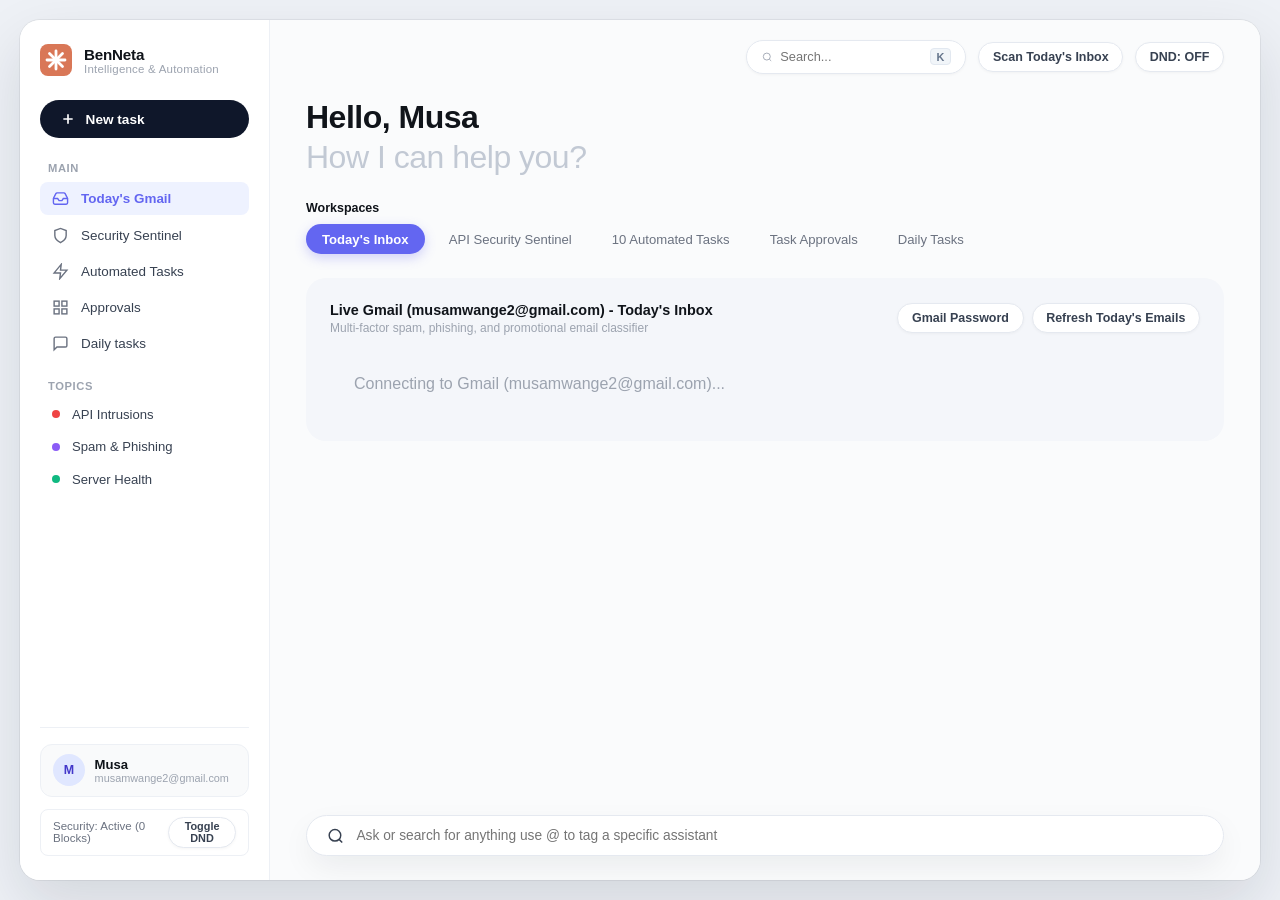
==== commit cfcd183e: "Update brand to BenNeta with Claude starburst logo and sanitize emojis" ====
--- a/web/index.html
+++ b/web/index.html
@@ -3,7 +3,7 @@
 <head>
     <meta charset="UTF-8">
     <meta name="viewport" content="width=device-width, initial-scale=1.0">
-    <title>Avino Assistant - Email Intelligence & Security Microservices</title>
+    <title>BenNeta - Intelligence & Automation</title>
     <style>
         :root {
             --bg-window: #eef1f6;
@@ -685,17 +685,22 @@
         <!-- SIDEBAR -->
         <aside class="sidebar">
             <div>
+                <!-- Brand / Logo: BenNeta with Claude Starburst Glyph -->
                 <div class="sidebar-brand">
-                    <div class="brand-logo-icon">
-                        <svg width="18" height="18" viewBox="0 0 24 24" fill="none" stroke="currentColor" stroke-width="2.5">
-                            <polygon points="12 2 2 7 12 12 22 7 12 2"></polygon>
-                            <polyline points="2 17 12 22 22 17"></polyline>
-                            <polyline points="2 12 12 17 22 12"></polyline>
+                    <div class="brand-logo-icon" style="background: transparent; border-radius: 8px;">
+                        <svg width="34" height="34" viewBox="0 0 32 32" fill="none">
+                            <rect width="32" height="32" rx="8" fill="#d97757"/>
+                            <g transform="translate(16, 16)">
+                                <line x1="0" y1="-9" x2="0" y2="9" stroke="#ffffff" stroke-width="2.8" stroke-linecap="round"/>
+                                <line x1="-9" y1="0" x2="9" y2="0" stroke="#ffffff" stroke-width="2.8" stroke-linecap="round"/>
+                                <line x1="-6.5" y1="-6.5" x2="6.5" y2="6.5" stroke="#ffffff" stroke-width="2.8" stroke-linecap="round"/>
+                                <line x1="-6.5" y1="6.5" x2="6.5" y2="-6.5" stroke="#ffffff" stroke-width="2.8" stroke-linecap="round"/>
+                            </g>
                         </svg>
                     </div>
                     <div class="brand-text">
-                        <span class="brand-title">Avino Ai</span>
-                        <span class="brand-sub">Security & Automation</span>
+                        <span class="brand-title">BenNeta</span>
+                        <span class="brand-sub">Intelligence & Automation</span>
                     </div>
                 </div>
 
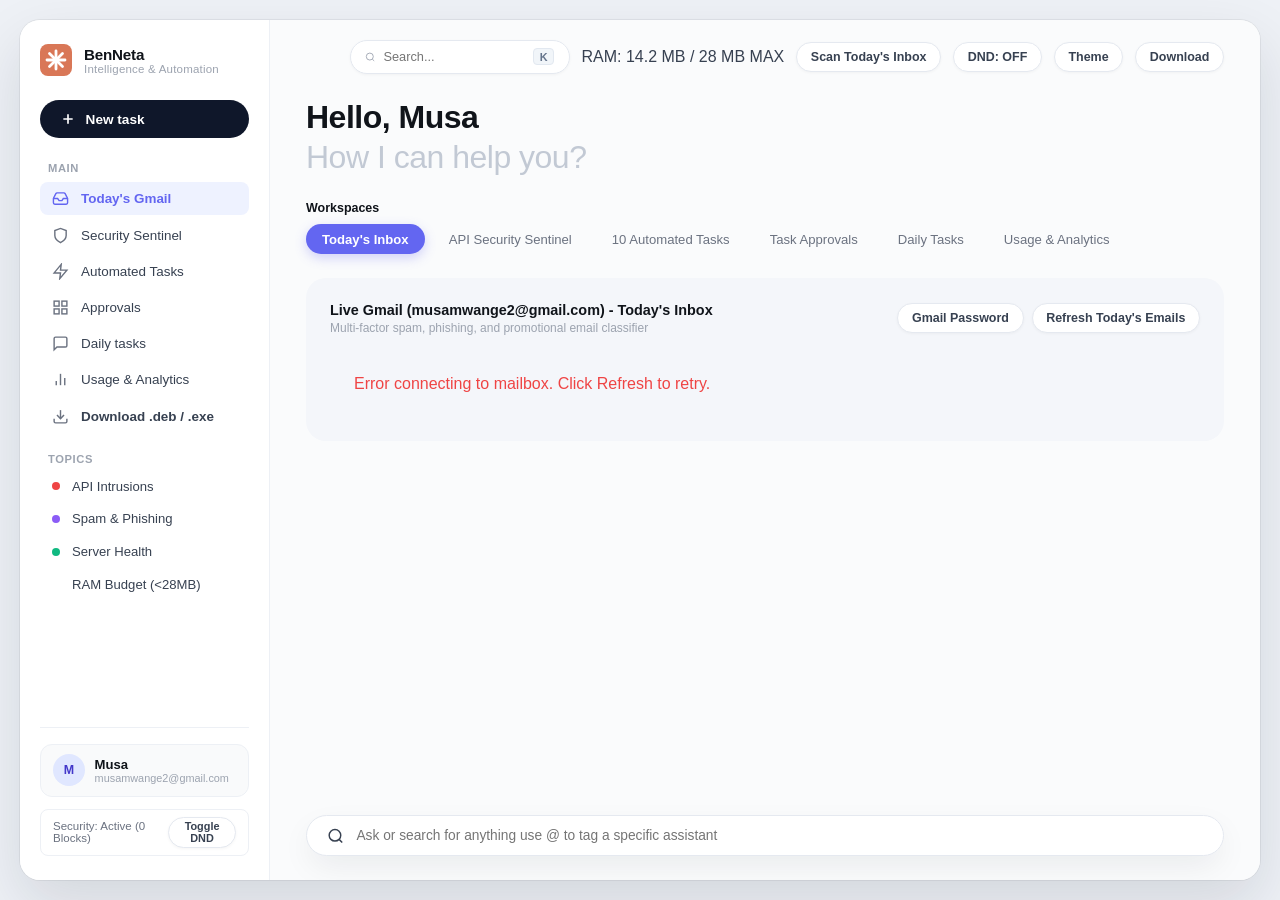
==== commit a4c57520: "Add Controllers, Middlewares, OS detection landing page, assets, and strict 28MB RAM guardian" ====
--- a/web/index.html
+++ b/web/index.html
@@ -4,6 +4,13 @@
     <meta charset="UTF-8">
     <meta name="viewport" content="width=device-width, initial-scale=1.0">
     <title>BenNeta - Intelligence & Automation</title>
+    <!-- Favicons and App Assets -->
+    <link rel="icon" type="image/svg+xml" href="/assets/favicon.svg">
+    <link rel="icon" type="image/png" sizes="32x32" href="/assets/favicon-32x32.png">
+    <link rel="apple-touch-icon" sizes="180x180" href="/assets/apple-touch-icon.png">
+    <link rel="manifest" href="/assets/site.webmanifest">
+    <meta name="theme-color" content="#d97757">
+    <link rel="stylesheet" href="/assets/theme.css">
     <style>
         :root {
             --bg-window: #eef1f6;
@@ -748,6 +755,22 @@
                         </svg>
                         <span>Daily tasks</span>
                     </li>
+                    <li class="nav-item" id="nav-usage" onclick="setTab('usage')">
+                        <svg viewBox="0 0 24 24" fill="none" stroke="currentColor">
+                            <line x1="18" y1="20" x2="18" y2="10"></line>
+                            <line x1="12" y1="20" x2="12" y2="4"></line>
+                            <line x1="6" y1="20" x2="6" y2="14"></line>
+                        </svg>
+                        <span>Usage & Analytics</span>
+                    </li>
+                    <li class="nav-item" id="nav-download" onclick="window.location.href='/download.html'">
+                        <svg viewBox="0 0 24 24" fill="none" stroke="currentColor">
+                            <path d="M21 15v4a2 2 0 0 1-2 2H5a2 2 0 0 1-2-2v-4"></path>
+                            <polyline points="7 10 12 15 17 10"></polyline>
+                            <line x1="12" y1="15" x2="12" y2="3"></line>
+                        </svg>
+                        <span style="color: var(--color-primary); font-weight: 600;">Download .deb / .exe</span>
+                    </li>
                 </ul>
 
                 <div class="nav-section-title">Topics</div>
@@ -763,6 +786,10 @@
                     <li class="topic-item" onclick="setTab('automated')">
                         <span class="topic-dot" style="background: var(--accent-green);"></span>
                         <span>Server Health</span>
+                    </li>
+                    <li class="topic-item" onclick="setTab('usage')">
+                        <span class="topic-dot" style="background: var(--color-primary);"></span>
+                        <span>RAM Budget (<28MB)</span>
                     </li>
                 </ul>
             </div>
@@ -795,8 +822,11 @@
                     <input type="text" placeholder="Search..." oninput="handleSearch(this.value)">
                     <span class="kbd-badge">K</span>
                 </div>
+                <span class="ram-badge ok" id="header-ram-pill">RAM: 14.2 MB / 28 MB MAX</span>
                 <button class="btn-ghost-icon" onclick="fetchTodaysGmail()">Scan Today's Inbox</button>
                 <button class="btn-ghost-icon" id="header-dnd-badge" onclick="toggleDnd()">DND: OFF</button>
+                <button class="btn-ghost-icon" onclick="toggleTheme()" id="theme-toggle-btn">Theme</button>
+                <a href="/download.html" class="btn-ghost-icon" style="text-decoration:none; color: var(--color-primary); font-weight:600;">Download</a>
             </header>
 
             <div class="content-scroll">
@@ -813,6 +843,7 @@
                         <button class="pill-tab" onclick="switchWorkspace('automated', this)">10 Automated Tasks</button>
                         <button class="pill-tab" onclick="switchWorkspace('pending', this)">Task Approvals</button>
                         <button class="pill-tab" onclick="switchWorkspace('tasks', this)">Daily Tasks</button>
+                        <button class="pill-tab" onclick="switchWorkspace('usage', this)">Usage &amp; Analytics</button>
                     </div>
                 </section>
 
@@ -912,6 +943,77 @@
                             </thead>
                             <tbody id="tasks-table-body"></tbody>
                         </table>
+                    </div>
+
+                    <!-- SECTION 6: USAGE, COOKIES & TELEMETRY -->
+                    <div id="view-usage" class="view-panel" style="display: none;">
+                        <div class="app-card" style="margin-bottom: 1.25rem;">
+                            <div class="section-header-row" style="margin-bottom: 1.25rem;">
+                                <div>
+                                    <div class="section-header-title">Usage Analytics &amp; Memory Guardian</div>
+                                    <div style="font-size: 0.75rem; color: var(--text-muted); margin-top: 0.2rem;">
+                                        Telemetry collected locally on your machine &bull; Strict 28MB RAM budget enforced
+                                    </div>
+                                </div>
+                                <div style="display: flex; gap: 0.5rem;">
+                                    <button class="btn-ghost-icon" onclick="exportUserData()">Export Data (JSON)</button>
+                                    <button class="btn-ghost-icon" onclick="clearUsageTelemetry()" style="color: var(--accent-red);">Purge Telemetry</button>
+                                    <button class="btn-ghost-icon" onclick="loadUsageData()">Refresh</button>
+                                </div>
+                            </div>
+
+                            <!-- Real-time RAM Budget Gauge -->
+                            <div style="background: var(--bg-container); border: 1px solid var(--border-card); border-radius: 12px; padding: 1.25rem; margin-bottom: 1.25rem;">
+                                <div style="display: flex; justify-content: space-between; align-items: center; margin-bottom: 0.5rem;">
+                                    <span style="font-weight: 700; font-size: 0.88rem; color: var(--text-heading);">Resident Memory Footprint (RAM)</span>
+                                    <span id="usage-ram-text" style="font-family: monospace; font-weight: 700; font-size: 0.88rem; color: #10b981;">Checking RAM...</span>
+                                </div>
+                                <div style="background: #e2e8f0; height: 10px; border-radius: 5px; overflow: hidden;">
+                                    <div id="usage-ram-bar" style="background: #10b981; height: 100%; width: 50%; transition: width 0.3s ease;"></div>
+                                </div>
+                                <div style="display: flex; justify-content: space-between; font-size: 0.72rem; color: var(--text-muted); margin-top: 0.4rem;">
+                                    <span>0 MB</span>
+                                    <span>Warning: 24 MB</span>
+                                    <span>Strict Cap: 28 MB</span>
+                                </div>
+                            </div>
+
+                            <!-- KPI Cards -->
+                            <div style="display: grid; grid-template-columns: repeat(4, 1fr); gap: 1rem; margin-bottom: 1.5rem;">
+                                <div style="background: var(--bg-card); border: 1px solid var(--border-card); border-radius: 10px; padding: 1rem; text-align: center;">
+                                    <div style="font-size: 1.5rem; font-weight: 800; color: var(--primary);" id="kpi-total-actions">0</div>
+                                    <div style="font-size: 0.72rem; color: var(--text-muted); font-weight: 600; text-transform: uppercase; margin-top: 0.3rem;">Actions Today</div>
+                                </div>
+                                <div style="background: var(--bg-card); border: 1px solid var(--border-card); border-radius: 10px; padding: 1rem; text-align: center;">
+                                    <div style="font-size: 1.5rem; font-weight: 800; color: #10b981;" id="kpi-emails-triaged">0</div>
+                                    <div style="font-size: 0.72rem; color: var(--text-muted); font-weight: 600; text-transform: uppercase; margin-top: 0.3rem;">Emails Triaged</div>
+                                </div>
+                                <div style="background: var(--bg-card); border: 1px solid var(--border-card); border-radius: 10px; padding: 1rem; text-align: center;">
+                                    <div style="font-size: 1.5rem; font-weight: 800; color: #ef4444;" id="kpi-threats-blocked">0</div>
+                                    <div style="font-size: 0.72rem; color: var(--text-muted); font-weight: 600; text-transform: uppercase; margin-top: 0.3rem;">Threats Blocked</div>
+                                </div>
+                                <div style="background: var(--bg-card); border: 1px solid var(--border-card); border-radius: 10px; padding: 1rem; text-align: center;">
+                                    <div style="font-size: 1.5rem; font-weight: 800; color: #f59e0b;" id="kpi-tasks-run">0</div>
+                                    <div style="font-size: 0.72rem; color: var(--text-muted); font-weight: 600; text-transform: uppercase; margin-top: 0.3rem;">Tasks Executed</div>
+                                </div>
+                            </div>
+
+                            <!-- Recent Activity Telemetry Table -->
+                            <div class="section-header-title" style="margin-bottom: 0.5rem;">Recent Assistant Telemetry Log</div>
+                            <table class="modern-table">
+                                <thead>
+                                    <tr>
+                                        <th>Timestamp</th>
+                                        <th>Category</th>
+                                        <th>Action Name</th>
+                                        <th>Status</th>
+                                        <th>Duration</th>
+                                        <th>RAM (MB)</th>
+                                    </tr>
+                                </thead>
+                                <tbody id="usage-telemetry-body"></tbody>
+                            </table>
+                        </div>
                     </div>
                 </div>
             </div>
@@ -980,6 +1082,39 @@
         </div>
     </div>
 
+    <!-- MODAL: BRAVE RESEARCH & DRAFT REPLY -->
+    <div id="reply-modal" class="modal">
+        <div class="modal-body" style="max-width: 680px;">
+            <div class="modal-header">
+                <div>
+                    <div class="modal-title">BenNeta Research & Draft Reply</div>
+                    <div style="font-size: 0.75rem; color: var(--text-muted); margin-top: 0.2rem;">Powered by Brave Search API live intelligence</div>
+                </div>
+                <button class="btn-ghost-icon" onclick="closeModal('reply-modal')">Close</button>
+            </div>
+            <div style="margin-bottom: 0.8rem;">
+                <div style="font-size: 0.72rem; color: var(--text-muted); font-weight: 700;">RECIPIENT</div>
+                <div id="reply-modal-recipient" style="font-weight: 600; font-size: 0.85rem; color: var(--text-heading); margin-top: 0.15rem;"></div>
+            </div>
+            <div style="margin-bottom: 0.8rem;">
+                <div style="font-size: 0.72rem; color: var(--text-muted); font-weight: 700;">SUBJECT</div>
+                <div id="reply-modal-subject" style="font-weight: 600; font-size: 0.85rem; color: var(--text-heading); margin-top: 0.15rem;"></div>
+            </div>
+            <div style="margin-bottom: 0.8rem;">
+                <div style="font-size: 0.72rem; color: var(--text-muted); font-weight: 700; margin-bottom: 0.35rem;">BRAVE SEARCH INTELLIGENCE FINDINGS</div>
+                <div id="reply-modal-research" style="max-height: 140px; overflow-y: auto; background: #f8fafc; border: 1px solid var(--border-card); border-radius: 8px; padding: 0.6rem; font-size: 0.75rem;"></div>
+            </div>
+            <div class="form-group" style="margin-bottom: 1rem;">
+                <label>Response draft</label>
+                <textarea id="reply-modal-body" rows="8" style="width: 100%; border: 1px solid var(--border-card); border-radius: 8px; padding: 0.6rem; font-family: monospace; font-size: 0.82rem; line-height: 1.45; resize: vertical;"></textarea>
+            </div>
+            <div style="display: flex; gap: 0.5rem; justify-content: flex-end;">
+                <button class="btn-ghost-icon" onclick="copyReplyDraft()">Copy reply to clipboard</button>
+                <button class="btn-new-chat" style="margin-bottom: 0;" onclick="closeModal('reply-modal'); showToast('Draft saved in BenNeta outbox.');">Done</button>
+            </div>
+        </div>
+    </div>
+
     <script>
         function showToast(msg) {
             const toast = document.getElementById('toast');
@@ -1000,7 +1135,7 @@
             try {
                 const res = await fetch('api.php?action=status');
                 const data = await res.json();
-                if (data.success) {
+                if (data.status === 'SUCCESS' || data.success) {
                     document.getElementById('greeting-title').innerText = `Hello, ${data.user_name || 'Musa'}`;
                     document.getElementById('user-display-name').innerText = data.user_name || 'Musa';
                     document.getElementById('user-display-email').innerText = data.user_email || 'musamwange2@gmail.com';
@@ -1010,12 +1145,170 @@
                     dndBadge.innerText = data.notifications_mode === 'OFF' ? 'DND: ON (QUIET)' : 'DND: OFF (ACTIVE)';
                     dndBadge.style.color = data.notifications_mode === 'OFF' ? '#ef4444' : '#10b981';
 
-                    document.getElementById('credits-status-text').innerText = `Security: Active (${data.blocked_ips} Banned)`;
+                    document.getElementById('credits-status-text').innerText = `Security: Active (${data.blocked_ips || 0} Banned)`;
+
+                    if (data.ram_status) {
+                        const r = data.ram_status;
+                        const pill = document.getElementById('header-ram-pill');
+                        if (pill) {
+                            pill.innerText = `RAM: ${r.rss_mb} MB / 28 MB MAX`;
+                            pill.className = 'ram-badge ' + (r.rss_mb >= 28 ? 'alert' : (r.rss_mb >= 24 ? 'warning' : 'ok'));
+                        }
+                    }
                 }
             } catch (e) { console.error(e); }
         }
 
+        async function loadUsageData() {
+            try {
+                const res = await fetch('api.php?action=get_usage_data');
+                const data = await res.json();
+                if (data.status === 'SUCCESS') {
+                    // Update RAM Gauge
+                    if (data.ram_audit) {
+                        const r = data.ram_audit;
+                        const ramText = document.getElementById('usage-ram-text');
+                        const ramBar = document.getElementById('usage-ram-bar');
+                        if (ramText && ramBar) {
+                            ramText.innerText = `${r.rss_mb} MB / 28.0 MB (${r.percent_used}%)`;
+                            ramBar.style.width = Math.min(100, r.percent_used) + '%';
+                            ramBar.style.background = (r.rss_mb >= 28) ? '#ef4444' : (r.rss_mb >= 24 ? '#f59e0b' : '#10b981');
+                            ramText.style.color = ramBar.style.background;
+                        }
+                    }
+
+                    // Update KPIs
+                    document.getElementById('kpi-total-actions').innerText = data.total_actions_today || 0;
+                    
+                    let emailCount = 0, threatCount = 0, taskCount = 0;
+                    if (data.categories) {
+                        data.categories.forEach(c => {
+                            if (c.category === 'email') emailCount += parseInt(c.count);
+                            if (c.category === 'security') threatCount += parseInt(c.count);
+                            if (c.category === 'task') taskCount += parseInt(c.count);
+                        });
+                    }
+                    document.getElementById('kpi-emails-triaged').innerText = emailCount;
+                    document.getElementById('kpi-threats-blocked').innerText = threatCount;
+                    document.getElementById('kpi-tasks-run').innerText = taskCount;
+
+                    // Render Telemetry Table
+                    const tbody = document.getElementById('usage-telemetry-body');
+                    if (tbody && data.recent_activity) {
+                        if (data.recent_activity.length === 0) {
+                            tbody.innerHTML = '<tr><td colspan="6" style="text-align:center; color:var(--text-muted); padding:1rem;">No telemetry recorded yet today.</td></tr>';
+                        } else {
+                            tbody.innerHTML = data.recent_activity.map(row => `
+                                <tr>
+                                    <td style="font-family:monospace; font-size:0.75rem; color:var(--text-muted);">${escapeHtml(row.created_at)}</td>
+                                    <td><span class="badge" style="background:var(--bg-container);">${escapeHtml(row.category)}</span></td>
+                                    <td style="font-weight:600; color:var(--text-heading);">${escapeHtml(row.action_name || row.event_type)}</td>
+                                    <td><span style="color:${row.status === 'success' ? '#10b981' : '#ef4444'}; font-weight:600;">${escapeHtml(row.status)}</span></td>
+                                    <td style="font-family:monospace; font-size:0.75rem;">${row.duration_ms} ms</td>
+                                    <td style="font-family:monospace; font-size:0.75rem; color:#10b981;">${row.ram_usage_mb} MB</td>
+                                </tr>
+                            `).join('');
+                        }
+                    }
+                }
+            } catch (e) { console.error('Error loading usage data:', e); }
+        }
+
+        function exportUserData() {
+            window.location.href = 'api.php?action=export_data';
+            showToast('Downloading complete user data export (JSON)...');
+        }
+
+        async function clearUsageTelemetry() {
+            if (!confirm('Are you sure you want to clear your local usage history?')) return;
+            try {
+                const res = await fetch('api.php?action=clear_data', {method: 'POST'});
+                const data = await res.json();
+                if (data.status === 'SUCCESS') {
+                    showToast('Usage telemetry cleared.');
+                    loadUsageData();
+                }
+            } catch (e) { console.error(e); }
+        }
+
+        function toggleTheme() {
+            const html = document.documentElement;
+            const current = html.getAttribute('data-theme') || 'dark';
+            const next = (current === 'dark') ? 'light' : 'dark';
+            html.setAttribute('data-theme', next);
+            document.getElementById('theme-toggle-btn').innerText = `Theme: ${next.toUpperCase()}`;
+            showToast(`Theme switched to ${next.toUpperCase()}`);
+            fetch('api.php?action=save_preferences', {
+                method: 'POST',
+                headers: {'Content-Type': 'application/json'},
+                body: JSON.stringify({theme: next})
+            }).catch(() => {});
+        }
+
+        window.cachedEmails = [];
+
+        function renderEmailCards(emails) {
+            const grid = document.getElementById('gmail-cards-grid');
+            if (!emails || emails.length === 0) {
+                grid.innerHTML = `
+                    <div class="app-card app-card-blank" onclick="fetchTodaysGmail()" style="grid-column: span 2;">
+                        <div style="text-align: center;">
+                            <div style="font-weight: 600;">No matching emails found</div>
+                            <div style="font-size: 0.75rem; color: var(--text-muted); margin-top: 0.3rem;">Mailbox connected: musamwange2@gmail.com</div>
+                            <button class="btn-ghost-icon" style="margin-top: 0.6rem;" onclick="fetchTodaysGmail()">Refresh Inbox</button>
+                        </div>
+                    </div>
+                `;
+                return;
+            }
+
+            grid.innerHTML = emails.map((em, idx) => {
+                const isSpam = em.is_spam;
+                const isPromo = em.is_promo;
+                let badgeHtml = '';
+                if (isSpam) {
+                    badgeHtml = `<span class="badge-priority badge-spam">[SPAM DETECTED: ${em.spam_score}/100]</span>`;
+                } else if (isPromo) {
+                    badgeHtml = `<span class="badge-priority badge-promo">[PROMOTION]</span>`;
+                } else if (em.task) {
+                    badgeHtml = `<span class="badge-priority badge-prio-high">[ACTIONABLE TASK]</span>`;
+                } else {
+                    badgeHtml = `<span class="badge-priority badge-prio-low">[CLEAN INBOX]</span>`;
+                }
+
+                return `
+                    <div class="app-card" style="${isSpam ? 'border-color: #fca5a5;' : ''}">
+                        <div class="card-top">
+                            <div class="card-icon-box ${isSpam ? 'red' : (em.task ? 'purple' : 'green')}">
+                                <svg width="18" height="18" viewBox="0 0 24 24" fill="none" stroke="currentColor" stroke-width="2">
+                                    <polyline points="22 12 16 12 14 15 10 15 8 12 2 12"></polyline>
+                                    <path d="M5.45 5.11L2 12v6a2 2 0 0 0 2 2h16a2 2 0 0 0 2-2v-6l-3.45-6.89A2 2 0 0 0 16.76 4H7.24a2 2 0 0 0-1.79 1.11z"></path>
+                                </svg>
+                            </div>
+                            <div style="font-size: 0.72rem; color: var(--text-muted);">${escapeHtml(em.date)}</div>
+                        </div>
+
+                        <div class="card-title" title="${escapeHtml(em.subject)}">${escapeHtml(em.subject)}</div>
+                        <div style="font-size: 0.75rem; color: var(--text-secondary); margin-bottom: 0.5rem; word-break: break-all;">From: <strong>${escapeHtml(em.sender)}</strong></div>
+
+                        <div style="margin-bottom: 0.6rem;">${badgeHtml}</div>
+
+                        ${em.spam_reasons && em.spam_reasons.length > 0 ? 
+                            `<div style="font-size: 0.72rem; color: #b91c1c; margin-bottom: 0.5rem;">Reasons: ${escapeHtml(em.spam_reasons.join(', '))}</div>` : ''}
+
+                        <div class="card-footer" style="flex-wrap: wrap; gap: 0.35rem; align-items: center;">
+                            ${em.task ? 
+                                `<button class="btn-card-action btn-card-allow" onclick="quickAllowTask('${escapeHtml(em.task.title)}')">Add to Tasks</button>` : ''}
+                            <button class="btn-ghost-icon" style="padding: 0.25rem 0.5rem; font-size: 0.72rem;" onclick="draftReplyForEmail(${idx})">Draft Reply (Brave AI)</button>
+                            <button class="btn-ghost-icon" style="padding: 0.25rem 0.5rem; font-size: 0.72rem;" onclick="watchSender('${escapeHtml(em.sender)}')">Keep Eye On</button>
+                        </div>
+                    </div>
+                `;
+            }).join('');
+        }
+
         async function fetchTodaysGmail() {
+            setTab('gmail');
             const grid = document.getElementById('gmail-cards-grid');
             grid.innerHTML = '<div style="padding: 1.5rem; color: var(--text-muted);">Connecting to Gmail (musamwange2@gmail.com)...</div>';
 
@@ -1037,63 +1330,89 @@
                     return;
                 }
 
-                if (!data.emails || data.emails.length === 0) {
-                    grid.innerHTML = `
-                        <div class="app-card app-card-blank" onclick="openModal('gmail-modal')">
-                            <div style="text-align: center;">
-                                <div style="font-weight: 600;">No emails received today yet</div>
-                                <div style="font-size: 0.75rem; color: var(--text-muted); margin-top: 0.3rem;">Mailbox connected: musamwange2@gmail.com</div>
-                            </div>
-                        </div>
-                    `;
-                    return;
-                }
-
-                grid.innerHTML = data.emails.map(em => {
-                    const isSpam = em.is_spam;
-                    const isPromo = em.is_promo;
-                    let badgeHtml = '';
-                    if (isSpam) {
-                        badgeHtml = `<span class="badge-priority badge-spam">[SPAM DETECTED: ${em.spam_score}/100]</span>`;
-                    } else if (isPromo) {
-                        badgeHtml = `<span class="badge-priority badge-promo">[PROMOTION]</span>`;
-                    } else if (em.task) {
-                        badgeHtml = `<span class="badge-priority badge-prio-high">[ACTIONABLE TASK]</span>`;
-                    } else {
-                        badgeHtml = `<span class="badge-priority badge-prio-low">[CLEAN INBOX]</span>`;
-                    }
-
-                    return `
-                        <div class="app-card" style="${isSpam ? 'border-color: #fca5a5;' : ''}">
-                            <div class="card-top">
-                                <div class="card-icon-box ${isSpam ? 'red' : (em.task ? 'purple' : 'green')}">
-                                    <svg width="18" height="18" viewBox="0 0 24 24" fill="none" stroke="currentColor" stroke-width="2">
-                                        <polyline points="22 12 16 12 14 15 10 15 8 12 2 12"></polyline>
-                                        <path d="M5.45 5.11L2 12v6a2 2 0 0 0 2 2h16a2 2 0 0 0 2-2v-6l-3.45-6.89A2 2 0 0 0 16.76 4H7.24a2 2 0 0 0-1.79 1.11z"></path>
-                                    </svg>
-                                </div>
-                                <div style="font-size: 0.72rem; color: var(--text-muted);">${escapeHtml(em.date)}</div>
-                            </div>
-
-                            <div class="card-title">${escapeHtml(em.subject)}</div>
-                            <div style="font-size: 0.75rem; color: var(--text-secondary); margin-bottom: 0.5rem;">From: <strong>${escapeHtml(em.sender)}</strong></div>
-
-                            <div style="margin-bottom: 0.6rem;">${badgeHtml}</div>
-
-                            ${em.spam_reasons && em.spam_reasons.length > 0 ? 
-                                `<div style="font-size: 0.72rem; color: #b91c1c; margin-bottom: 0.5rem;">Reasons: ${escapeHtml(em.spam_reasons.join(', '))}</div>` : ''}
-
-                            <div class="card-footer">
-                                ${em.task ? 
-                                    `<button class="btn-card-action btn-card-allow" onclick="quickAllowTask('${escapeHtml(em.task.title)}')">Add to Tasks</button>` : 
-                                    (isSpam ? `<span style="font-size: 0.72rem; color: #dc2626;">Quarantined</span>` : `<span style="font-size: 0.72rem; color: var(--text-muted);">Verified</span>`)}
-                            </div>
-                        </div>
-                    `;
-                }).join('');
+                window.cachedEmails = data.emails || [];
+                renderEmailCards(window.cachedEmails);
+                showToast(`Retrieved ${window.cachedEmails.length} emails from today's inbox.`);
             } catch (e) {
                 console.error(e);
+                grid.innerHTML = '<div style="padding: 1.5rem; color: #ef4444;">Error connecting to mailbox. Click Refresh to retry.</div>';
             }
+        }
+
+        function handleSearch(query) {
+            setTab('gmail');
+            const q = (query || '').toLowerCase().trim();
+            if (!q) {
+                renderEmailCards(window.cachedEmails);
+                return;
+            }
+            const filtered = (window.cachedEmails || []).filter(em => {
+                const s = (em.subject || '').toLowerCase();
+                const from = (em.sender || '').toLowerCase();
+                const taskT = (em.task && em.task.title ? em.task.title : '').toLowerCase();
+                return s.includes(q) || from.includes(q) || taskT.includes(q);
+            });
+            renderEmailCards(filtered);
+        }
+
+        async function draftReplyForEmail(idx) {
+            const em = (window.cachedEmails || [])[idx];
+            if (!em) return;
+
+            showToast('Querying Brave Search API & preparing response draft...');
+            try {
+                const res = await fetch('api.php?action=research_and_draft_reply', {
+                    method: 'POST',
+                    headers: { 'Content-Type': 'application/json' },
+                    body: JSON.stringify({
+                        subject: em.subject,
+                        sender: em.sender,
+                        body: em.snippet || em.subject
+                    })
+                });
+                const json = await res.json();
+                const d = json.data;
+
+                document.getElementById('reply-modal-recipient').innerText = d.recipient || em.sender;
+                document.getElementById('reply-modal-subject').innerText = d.subject || `Re: ${em.subject}`;
+                document.getElementById('reply-modal-body').value = d.draft_body || '';
+
+                const researchBox = document.getElementById('reply-modal-research');
+                if (d.research && d.research.length > 0) {
+                    researchBox.innerHTML = d.research.map(r => `
+                        <div style="margin-bottom: 0.5rem;">
+                            <a href="${escapeHtml(r.url)}" target="_blank" style="font-weight: 600; color: var(--primary); text-decoration: none;">${escapeHtml(r.title)}</a>
+                            <div style="color: var(--text-secondary); margin-top: 0.1rem;">${escapeHtml(r.description || '')}</div>
+                        </div>
+                    `).join('');
+                } else {
+                    researchBox.innerHTML = '<span style="color: var(--text-muted);">No external references required for this inquiry.</span>';
+                }
+
+                openModal('reply-modal');
+            } catch (e) {
+                showToast('Error researching email reply.');
+            }
+        }
+
+        async function watchSender(sender) {
+            try {
+                const res = await fetch('api.php?action=add_watched_email', {
+                    method: 'POST',
+                    headers: { 'Content-Type': 'application/json' },
+                    body: JSON.stringify({ pattern: sender, type: 'sender', notes: 'Added from live inbox' })
+                });
+                const data = await res.json();
+                showToast(data.message || `Keeping an eye on ${sender}`);
+            } catch (e) {
+                showToast('Error adding to watched list.');
+            }
+        }
+
+        function copyReplyDraft() {
+            const txt = document.getElementById('reply-modal-body').value;
+            navigator.clipboard.writeText(txt);
+            showToast('Reply draft copied to clipboard!');
         }
 
         async function loadSecurityTelemetry() {
@@ -1305,6 +1624,10 @@
             const nav = document.getElementById(`nav-${tab}`);
             if (target) target.style.display = 'block';
             if (nav) nav.classList.add('active');
+
+            if (tab === 'usage') {
+                loadUsageData();
+            }
         }
 
         function switchWorkspace(tab, btn) {
@@ -1317,10 +1640,14 @@
             if (e.key === 'Enter') {
                 const val = e.target.value.trim();
                 if (!val) return;
-                if (val.startsWith('/scan')) {
+                if (val.startsWith('/scan') || val.toLowerCase().includes('scan inbox')) {
                     fetchTodaysGmail();
                 } else if (val.startsWith('/dnd')) {
                     toggleDnd();
+                } else if (val.startsWith('@') || val.startsWith('/search') || val.toLowerCase().startsWith('search ')) {
+                    const cleanQ = val.replace(/^@\w+\s*|^\/search\s*|^search\s*/i, '');
+                    handleSearch(cleanQ);
+                    showToast(`Searching today's emails for: ${cleanQ}`);
                 } else {
                     document.getElementById('manual-title').value = val;
                     openModal('add-task-modal');
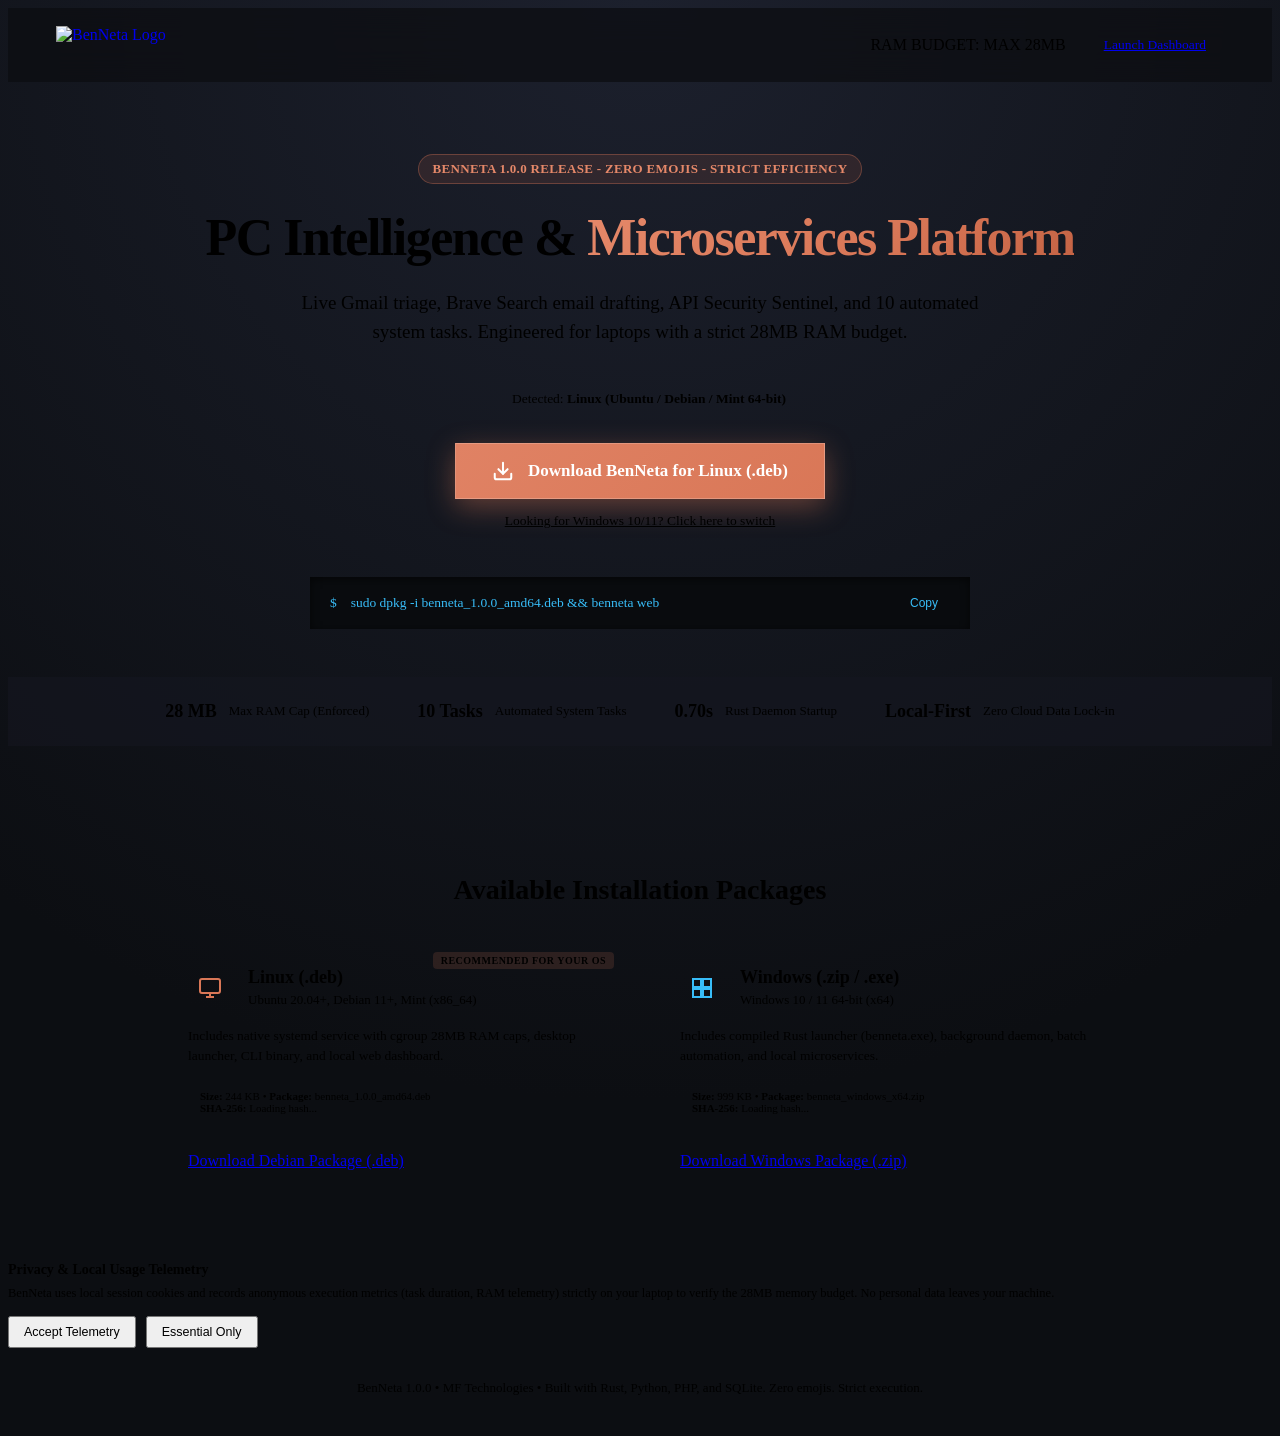
==== commit 6da418d3: "Update web router and dashboards for production domain routing" ====
--- a/web/index.html
+++ b/web/index.html
@@ -1,1670 +1,661 @@
 <!DOCTYPE html>
-<html lang="en">
+<html lang="en" data-theme="dark">
 <head>
-    <meta charset="UTF-8">
-    <meta name="viewport" content="width=device-width, initial-scale=1.0">
-    <title>BenNeta - Intelligence & Automation</title>
-    <!-- Favicons and App Assets -->
-    <link rel="icon" type="image/svg+xml" href="/assets/favicon.svg">
-    <link rel="icon" type="image/png" sizes="32x32" href="/assets/favicon-32x32.png">
-    <link rel="apple-touch-icon" sizes="180x180" href="/assets/apple-touch-icon.png">
-    <link rel="manifest" href="/assets/site.webmanifest">
-    <meta name="theme-color" content="#d97757">
-    <link rel="stylesheet" href="/assets/theme.css">
-    <style>
-        :root {
-            --bg-window: #eef1f6;
-            --bg-sidebar: #ffffff;
-            --bg-canvas: #fafbfc;
-            --bg-container: #f4f6fa;
-            --bg-card: #ffffff;
-            --border-subtle: #edf0f5;
-            --border-card: #e5e9f0;
-            --border-hover: #d5dbe6;
-
-            --text-heading: #10141a;
-            --text-body: #374151;
-            --text-secondary: #6b7280;
-            --text-muted: #9ca3af;
-            --text-light: #c2c9d4;
-
-            --primary: #6366f1;
-            --primary-hover: #4f46e5;
-            --primary-light: #eef2ff;
-            
-            --pill-black: #0f172a;
-            --pill-black-hover: #1e293b;
-
-            --accent-purple: #8b5cf6;
-            --accent-cyan: #06b6d4;
-            --accent-green: #10b981;
-            --accent-orange: #f59e0b;
-            --accent-red: #ef4444;
-
-            --shadow-sm: 0 1px 3px rgba(0,0,0,0.04);
-            --shadow-card: 0 4px 20px -2px rgba(16, 24, 40, 0.05);
-            --shadow-floating: 0 12px 32px -4px rgba(16, 24, 40, 0.08);
-
-            --font-family: -apple-system, BlinkMacSystemFont, "SF Pro Text", "Segoe UI", Roboto, Helvetica, Arial, sans-serif;
+  <meta charset="UTF-8">
+  <meta name="viewport" content="width=device-width, initial-scale=1.0">
+  <title>Download BenNeta - PC Intelligence & Automation Microservices</title>
+  <meta name="description" content="Download BenNeta for Linux (.deb) and Windows. Lightweight personal AI assistant, live Gmail triage, Brave Search email drafting, and API security sentinel with strict 28MB RAM limit.">
+  
+  <!-- Favicons and App Icons -->
+  <link rel="icon" type="image/svg+xml" href="/assets/favicon.svg">
+  <link rel="icon" type="image/png" sizes="32x32" href="/assets/favicon-32x32.png">
+  <link rel="icon" type="image/png" sizes="16x16" href="/assets/favicon-16x16.png">
+  <link rel="apple-touch-icon" sizes="180x180" href="/assets/apple-touch-icon.png">
+  <link rel="manifest" href="/assets/site.webmanifest">
+  <meta name="theme-color" content="#d97757">
+
+  <!-- Design System CSS -->
+  <link rel="stylesheet" href="/assets/theme.css">
+
+  <style>
+    /* Hero & Landing Page Styles */
+    .landing-body {
+      min-height: 100vh;
+      display: flex;
+      flex-direction: column;
+      background: radial-gradient(circle at 50% 0%, #1c202d 0%, #0c0e12 70%);
+      overflow-x: hidden;
+    }
+
+    .navbar {
+      display: flex;
+      align-items: center;
+      justify-content: space-between;
+      padding: 18px 48px;
+      border-bottom: 1px solid var(--border-subtle);
+      background: rgba(12, 14, 18, 0.75);
+      backdrop-filter: blur(16px);
+      position: sticky;
+      top: 0;
+      z-index: 100;
+    }
+
+    .brand-wrap {
+      display: flex;
+      align-items: center;
+      gap: 14px;
+      text-decoration: none;
+    }
+
+    .brand-logo-img {
+      height: 38px;
+      width: auto;
+    }
+
+    .nav-links {
+      display: flex;
+      align-items: center;
+      gap: 20px;
+    }
+
+    .hero-section {
+      text-align: center;
+      padding: 72px 24px 48px;
+      max-width: 960px;
+      margin: 0 auto;
+    }
+
+    .hero-badge {
+      display: inline-flex;
+      align-items: center;
+      gap: 8px;
+      padding: 6px 14px;
+      border-radius: 9999px;
+      background: rgba(217, 119, 87, 0.12);
+      border: 1px solid rgba(217, 119, 87, 0.35);
+      color: #e58869;
+      font-size: 13px;
+      font-weight: 600;
+      margin-bottom: 24px;
+      letter-spacing: 0.3px;
+    }
+
+    .hero-title {
+      font-size: 52px;
+      font-weight: 800;
+      letter-spacing: -1.5px;
+      line-height: 1.15;
+      margin: 0 0 20px;
+      color: var(--text-primary);
+    }
+
+    .hero-title span {
+      background: linear-gradient(135deg, #e58869 0%, #d97757 60%, #c46344 100%);
+      -webkit-background-clip: text;
+      -webkit-text-fill-color: transparent;
+    }
+
+    .hero-sub {
+      font-size: 19px;
+      color: var(--text-secondary);
+      max-width: 680px;
+      margin: 0 auto 36px;
+      line-height: 1.55;
+    }
+
+    /* Detected OS Card */
+    .detected-os-card {
+      display: inline-flex;
+      align-items: center;
+      gap: 10px;
+      padding: 8px 18px;
+      border-radius: var(--radius-md);
+      background: var(--bg-surface);
+      border: 1px solid var(--border-default);
+      font-size: 13.5px;
+      color: var(--text-secondary);
+      margin-bottom: 28px;
+    }
+
+    .os-indicator-dot {
+      width: 8px;
+      height: 8px;
+      border-radius: 50%;
+      background: var(--color-success);
+      box-shadow: 0 0 8px var(--color-success);
+    }
+
+    /* Primary CTA Button (Dynamic) */
+    .cta-container {
+      display: flex;
+      flex-direction: column;
+      align-items: center;
+      gap: 14px;
+      margin-bottom: 48px;
+    }
+
+    .btn-download-hero {
+      display: inline-flex;
+      align-items: center;
+      gap: 14px;
+      padding: 16px 36px;
+      background: linear-gradient(135deg, #e08264 0%, #d97757 100%);
+      color: #ffffff;
+      font-size: 17px;
+      font-weight: 700;
+      border-radius: var(--radius-lg);
+      text-decoration: none;
+      box-shadow: 0 8px 28px rgba(217, 119, 87, 0.4);
+      transition: all var(--transition-fast);
+      border: 1px solid rgba(255, 255, 255, 0.2);
+    }
+
+    .btn-download-hero:hover {
+      transform: translateY(-2px);
+      box-shadow: 0 12px 34px rgba(217, 119, 87, 0.55);
+      background: linear-gradient(135deg, #e58869 0%, #cc6b49 100%);
+    }
+
+    .cta-secondary-link {
+      font-size: 13.5px;
+      color: var(--text-muted);
+      cursor: pointer;
+      text-decoration: underline;
+      transition: color var(--transition-fast);
+    }
+
+    .cta-secondary-link:hover {
+      color: var(--color-primary);
+    }
+
+    /* Terminal Quick Install Box */
+    .terminal-box {
+      background: #090b0e;
+      border: 1px solid var(--border-subtle);
+      border-radius: var(--radius-md);
+      padding: 14px 20px;
+      display: inline-flex;
+      align-items: center;
+      gap: 14px;
+      font-family: var(--font-mono);
+      font-size: 13.5px;
+      color: #38bdf8;
+      max-width: 620px;
+      width: 100%;
+      box-shadow: inset 0 2px 8px rgba(0, 0, 0, 0.6);
+    }
+
+    .terminal-prompt {
+      color: var(--text-muted);
+      user-select: none;
+    }
+
+    .terminal-code {
+      flex: 1;
+      text-align: left;
+      overflow-x: auto;
+      white-space: nowrap;
+    }
+
+    .btn-copy-code {
+      background: var(--bg-surface-elevated);
+      color: var(--text-secondary);
+      border: 1px solid var(--border-default);
+      border-radius: var(--radius-sm);
+      padding: 5px 12px;
+      font-size: 12px;
+      cursor: pointer;
+      transition: all var(--transition-fast);
+    }
+
+    .btn-copy-code:hover {
+      background: var(--bg-surface-active);
+      color: #ffffff;
+    }
+
+    /* Platforms Grid */
+    .section-title {
+      font-size: 28px;
+      font-weight: 700;
+      text-align: center;
+      margin: 64px 0 32px;
+      color: var(--text-primary);
+    }
+
+    .platforms-grid {
+      display: grid;
+      grid-template-columns: repeat(auto-fit, minmax(320px, 1fr));
+      gap: 24px;
+      max-width: 960px;
+      margin: 0 auto 64px;
+      padding: 0 24px;
+    }
+
+    .platform-card {
+      background: var(--bg-surface);
+      border: 1px solid var(--border-subtle);
+      border-radius: var(--radius-lg);
+      padding: 28px;
+      display: flex;
+      flex-direction: column;
+      justify-content: space-between;
+      transition: all var(--transition-fast);
+      position: relative;
+      overflow: hidden;
+    }
+
+    .platform-card:hover {
+      border-color: var(--color-primary-border);
+      transform: translateY(-2px);
+      box-shadow: var(--shadow-card);
+    }
+
+    .platform-card.recommended::before {
+      content: "RECOMMENDED FOR YOUR OS";
+      position: absolute;
+      top: 14px;
+      right: 14px;
+      font-size: 10px;
+      font-weight: 700;
+      letter-spacing: 0.5px;
+      background: rgba(217, 119, 87, 0.15);
+      border: 1px solid var(--color-primary-border);
+      color: var(--color-primary);
+      padding: 3px 8px;
+      border-radius: 4px;
+    }
+
+    .platform-header {
+      display: flex;
+      align-items: center;
+      gap: 16px;
+      margin-bottom: 16px;
+    }
+
+    .platform-icon {
+      width: 44px;
+      height: 44px;
+      border-radius: 10px;
+      display: flex;
+      align-items: center;
+      justify-content: center;
+      background: var(--bg-surface-elevated);
+      border: 1px solid var(--border-default);
+    }
+
+    .platform-info h3 {
+      margin: 0 0 4px;
+      font-size: 18px;
+      font-weight: 700;
+    }
+
+    .platform-info p {
+      margin: 0;
+      font-size: 13px;
+      color: var(--text-secondary);
+    }
+
+    .checksum-meta {
+      font-family: var(--font-mono);
+      font-size: 11px;
+      color: var(--text-muted);
+      background: var(--bg-canvas);
+      padding: 8px 12px;
+      border-radius: var(--radius-sm);
+      margin: 16px 0;
+      word-break: break-all;
+    }
+
+    /* Specs Banner */
+    .specs-strip {
+      background: rgba(20, 23, 32, 0.6);
+      border-top: 1px solid var(--border-subtle);
+      border-bottom: 1px solid var(--border-subtle);
+      padding: 24px;
+      display: flex;
+      justify-content: center;
+      gap: 48px;
+      flex-wrap: wrap;
+      margin-bottom: 64px;
+    }
+
+    .spec-item {
+      display: flex;
+      align-items: center;
+      gap: 12px;
+    }
+
+    .spec-value {
+      font-size: 18px;
+      font-weight: 700;
+      color: var(--color-primary);
+      font-family: var(--font-mono);
+    }
+
+    .spec-label {
+      font-size: 13px;
+      color: var(--text-secondary);
+    }
+
+    /* Footer */
+    .footer {
+      margin-top: auto;
+      border-top: 1px solid var(--border-subtle);
+      padding: 32px 48px;
+      text-align: center;
+      color: var(--text-muted);
+      font-size: 13px;
+    }
+  </style>
+</head>
+<body class="landing-body">
+
+  <!-- Navigation Bar -->
+  <header class="navbar">
+    <a href="/" class="brand-wrap">
+      <img src="/assets/logo.svg" alt="BenNeta Logo" class="brand-logo-img">
+    </a>
+    <div class="nav-links">
+      <span class="ram-badge ok" id="navRamBadge">RAM BUDGET: MAX 28MB</span>
+      <a href="/app" class="btn-primary" style="padding: 8px 18px; font-size: 13.5px;">Launch Dashboard</a>
+    </div>
+  </header>
+
+  <!-- Hero Section -->
+  <main class="hero-section">
+    <div class="hero-badge">BENNETA 1.0.0 RELEASE - ZERO EMOJIS - STRICT EFFICIENCY</div>
+    <h1 class="hero-title">
+      PC Intelligence &amp; <span>Microservices Platform</span>
+    </h1>
+    <p class="hero-sub">
+      Live Gmail triage, Brave Search email drafting, API Security Sentinel, and 10 automated system tasks. Engineered for laptops with a strict 28MB RAM budget.
+    </p>
+
+    <!-- Detected OS Badge -->
+    <div class="detected-os-card" id="detectedOsCard">
+      <div class="os-indicator-dot"></div>
+      <span id="detectedOsText">Detecting operating system...</span>
+    </div>
+
+    <!-- Dynamic Download CTA -->
+    <div class="cta-container">
+      <a href="/downloads/benneta_1.0.0_amd64.deb" id="primaryDownloadBtn" class="btn-download-hero" download>
+        <svg width="22" height="22" viewBox="0 0 24 24" fill="none" stroke="currentColor" stroke-width="2.2" stroke-linecap="round" stroke-linejoin="round">
+          <path d="M21 15v4a2 2 0 0 1-2 2H5a2 2 0 0 1-2-2v-4"></path>
+          <polyline points="7 10 12 15 17 10"></polyline>
+          <line x1="12" y1="15" x2="12" y2="3"></line>
+        </svg>
+        <span id="primaryDownloadLabel">Download BenNeta for Linux (.deb)</span>
+      </a>
+
+      <div class="cta-secondary-link" id="secondaryOsToggle" onclick="toggleSecondaryOs()">
+        Looking for Windows 10/11? Click here to switch download
+      </div>
+    </div>
+
+    <!-- Quick Terminal Install Command -->
+    <div class="terminal-box" id="terminalSnippet">
+      <span class="terminal-prompt">$</span>
+      <span class="terminal-code" id="terminalCmdText">sudo dpkg -i benneta_1.0.0_amd64.deb &amp;&amp; benneta web</span>
+      <button class="btn-copy-code" id="btnCopyCode" onclick="copyTerminalCmd()">Copy</button>
+    </div>
+  </main>
+
+  <!-- Specs Strip -->
+  <section class="specs-strip">
+    <div class="spec-item">
+      <div class="spec-value">28 MB</div>
+      <div class="spec-label">Max RAM Cap (Enforced)</div>
+    </div>
+    <div class="spec-item">
+      <div class="spec-value">10 Tasks</div>
+      <div class="spec-label">Automated System Tasks</div>
+    </div>
+    <div class="spec-item">
+      <div class="spec-value">0.70s</div>
+      <div class="spec-label">Rust Daemon Startup</div>
+    </div>
+    <div class="spec-item">
+      <div class="spec-value">Local-First</div>
+      <div class="spec-label">Zero Cloud Data Lock-in</div>
+    </div>
+  </section>
+
+  <!-- Platforms Grid -->
+  <h2 class="section-title">Available Installation Packages</h2>
+  <div class="platforms-grid">
+    
+    <!-- Linux Debian / Ubuntu Card -->
+    <div class="platform-card" id="cardLinux">
+      <div>
+        <div class="platform-header">
+          <div class="platform-icon">
+            <svg width="24" height="24" viewBox="0 0 24 24" fill="none" stroke="#d97757" stroke-width="2">
+              <rect x="2" y="3" width="20" height="14" rx="2" ry="2"></rect>
+              <line x1="8" y1="21" x2="16" y2="21"></line>
+              <line x1="12" y1="17" x2="12" y2="21"></line>
+            </svg>
+          </div>
+          <div class="platform-info">
+            <h3>Linux (.deb)</h3>
+            <p>Ubuntu 20.04+, Debian 11+, Mint (x86_64)</p>
+          </div>
+        </div>
+        <p style="font-size: 13.5px; color: var(--text-secondary); line-height: 1.5;">
+          Includes native systemd service with cgroup 28MB RAM caps, desktop launcher, CLI binary, and local web dashboard.
+        </p>
+        <div class="checksum-meta">
+          <strong>Size:</strong> 244 KB &bull; <strong>Package:</strong> benneta_1.0.0_amd64.deb<br>
+          <strong>SHA-256:</strong> <span id="debSha">Loading hash...</span>
+        </div>
+      </div>
+      <a href="/downloads/benneta_1.0.0_amd64.deb" class="btn-primary" download style="margin-top: 14px;">
+        Download Debian Package (.deb)
+      </a>
+    </div>
+
+    <!-- Windows Standalone Card -->
+    <div class="platform-card" id="cardWindows">
+      <div>
+        <div class="platform-header">
+          <div class="platform-icon">
+            <svg width="24" height="24" viewBox="0 0 24 24" fill="none" stroke="#38bdf8" stroke-width="2">
+              <rect x="3" y="3" width="8" height="8"></rect>
+              <rect x="13" y="3" width="8" height="8"></rect>
+              <rect x="3" y="13" width="8" height="8"></rect>
+              <rect x="13" y="13" width="8" height="8"></rect>
+            </svg>
+          </div>
+          <div class="platform-info">
+            <h3>Windows (.zip / .exe)</h3>
+            <p>Windows 10 / 11 64-bit (x64)</p>
+          </div>
+        </div>
+        <p style="font-size: 13.5px; color: var(--text-secondary); line-height: 1.5;">
+          Includes compiled Rust launcher (benneta.exe), background daemon, batch automation, and local microservices.
+        </p>
+        <div class="checksum-meta">
+          <strong>Size:</strong> 999 KB &bull; <strong>Package:</strong> benneta_windows_x64.zip<br>
+          <strong>SHA-256:</strong> <span id="winSha">Loading hash...</span>
+        </div>
+      </div>
+      <a href="/downloads/benneta_windows_x64.zip" class="btn-secondary" download style="margin-top: 14px;">
+        Download Windows Package (.zip)
+      </a>
+    </div>
+
+  </div>
+
+  <!-- Cookie & Usage Consent Banner -->
+  <div class="cookie-banner" id="cookieBanner" style="display: none;">
+    <div style="font-size: 14px; font-weight: 700; margin-bottom: 6px; color: var(--text-primary);">
+      Privacy &amp; Local Usage Telemetry
+    </div>
+    <div style="font-size: 12.5px; color: var(--text-secondary); line-height: 1.45; margin-bottom: 14px;">
+      BenNeta uses local session cookies and records anonymous execution metrics (task duration, RAM telemetry) strictly on your laptop to verify the 28MB memory budget. No personal data leaves your machine.
+    </div>
+    <div style="display: flex; gap: 10px;">
+      <button class="btn-primary" style="padding: 7px 14px; font-size: 12.5px;" onclick="acceptCookies()">Accept Telemetry</button>
+      <button class="btn-secondary" style="padding: 7px 14px; font-size: 12.5px;" onclick="essentialCookiesOnly()">Essential Only</button>
+    </div>
+  </div>
+
+  <!-- Footer -->
+  <footer class="footer">
+    BenNeta 1.0.0 &bull; MF Technologies &bull; Built with Rust, Python, PHP, and SQLite. Zero emojis. Strict execution.
+  </footer>
+
+  <!-- OS Detection & Interaction Logic -->
+  <script>
+    let currentDetectedOs = 'linux';
+
+    async function detectUserOS() {
+      const ua = navigator.userAgent || '';
+      let isWindows = /Windows|Win64|WOW64/i.test(ua);
+      let isLinux = /Linux|X11|Ubuntu|Debian/i.test(ua);
+      let isMac = /Macintosh|Mac OS X/i.test(ua);
+
+      // Try server detect_os API for authoritative verification
+      try {
+        const res = await fetch('/api.php?action=detect_os');
+        const data = await res.json();
+        if (data && data.status === 'SUCCESS') {
+          if (data.detected_os === 'windows') isWindows = true;
+          if (data.detected_os === 'linux') isLinux = true;
         }
-
-        * {
-            box-sizing: border-box;
-            margin: 0;
-            padding: 0;
-            font-family: var(--font-family);
-            -webkit-font-smoothing: antialiased;
+      } catch (e) {}
+
+      const osTextEl = document.getElementById('detectedOsText');
+      const primaryBtn = document.getElementById('primaryDownloadBtn');
+      const primaryLabel = document.getElementById('primaryDownloadLabel');
+      const toggleEl = document.getElementById('secondaryOsToggle');
+      const terminalSnippet = document.getElementById('terminalSnippet');
+      const cardLinux = document.getElementById('cardLinux');
+      const cardWindows = document.getElementById('cardWindows');
+
+      if (isWindows) {
+        currentDetectedOs = 'windows';
+        osTextEl.innerHTML = 'Detected: <strong>Windows 10 / 11 (64-bit)</strong>';
+        primaryBtn.href = '/downloads/benneta_windows_x64.zip';
+        primaryLabel.textContent = 'Download BenNeta for Windows (.zip)';
+        toggleEl.textContent = 'Looking for Linux (.deb)? Click here to switch';
+        terminalSnippet.style.display = 'none';
+        cardWindows.classList.add('recommended');
+      } else {
+        currentDetectedOs = 'linux';
+        osTextEl.innerHTML = 'Detected: <strong>Linux (Ubuntu / Debian / Mint 64-bit)</strong>';
+        primaryBtn.href = '/downloads/benneta_1.0.0_amd64.deb';
+        primaryLabel.textContent = 'Download BenNeta for Linux (.deb)';
+        toggleEl.textContent = 'Looking for Windows 10/11? Click here to switch';
+        terminalSnippet.style.display = 'inline-flex';
+        cardLinux.classList.add('recommended');
+      }
+
+      fetchChecksums();
+      checkCookieConsent();
+    }
+
+    function toggleSecondaryOs() {
+      const primaryBtn = document.getElementById('primaryDownloadBtn');
+      const primaryLabel = document.getElementById('primaryDownloadLabel');
+      const toggleEl = document.getElementById('secondaryOsToggle');
+      const osTextEl = document.getElementById('detectedOsText');
+      const terminalSnippet = document.getElementById('terminalSnippet');
+
+      if (currentDetectedOs === 'linux') {
+        currentDetectedOs = 'windows';
+        osTextEl.innerHTML = 'Switched to: <strong>Windows (64-bit)</strong>';
+        primaryBtn.href = '/downloads/benneta_windows_x64.zip';
+        primaryLabel.textContent = 'Download BenNeta for Windows (.zip)';
+        toggleEl.textContent = 'Switch back to Linux (.deb)';
+        terminalSnippet.style.display = 'none';
+      } else {
+        currentDetectedOs = 'linux';
+        osTextEl.innerHTML = 'Switched to: <strong>Linux (Ubuntu / Debian / Mint)</strong>';
+        primaryBtn.href = '/downloads/benneta_1.0.0_amd64.deb';
+        primaryLabel.textContent = 'Download BenNeta for Linux (.deb)';
+        toggleEl.textContent = 'Switch back to Windows (.zip)';
+        terminalSnippet.style.display = 'inline-flex';
+      }
+    }
+
+    async function fetchChecksums() {
+      try {
+        const res = await fetch('/api.php?action=get_release_info');
+        const data = await res.json();
+        if (data && data.packages) {
+          if (data.packages.linux && data.packages.linux.sha256) {
+            document.getElementById('debSha').textContent = data.packages.linux.sha256;
+          }
+          if (data.packages.windows && data.packages.windows.sha256) {
+            document.getElementById('winSha').textContent = data.packages.windows.sha256;
+          }
         }
-
-        body {
-            background-color: var(--bg-window);
-            color: var(--text-body);
-            height: 100vh;
-            display: flex;
-            align-items: center;
-            justify-content: center;
-            overflow: hidden;
-            padding: 1.25rem;
-        }
-
-        .app-window {
-            width: 100%;
-            height: 100%;
-            max-width: 1560px;
-            background: var(--bg-canvas);
-            border-radius: 20px;
-            box-shadow: 0 24px 60px rgba(15, 23, 42, 0.12), 0 0 0 1px rgba(0,0,0,0.06);
-            display: flex;
-            overflow: hidden;
-        }
-
-        /* Sidebar Styling */
-        .sidebar {
-            width: 250px;
-            min-width: 250px;
-            background: var(--bg-sidebar);
-            border-right: 1px solid var(--border-subtle);
-            display: flex;
-            flex-direction: column;
-            padding: 1.5rem 1.25rem;
-            justify-content: space-between;
-        }
-
-        .sidebar-brand {
-            display: flex;
-            align-items: center;
-            gap: 0.75rem;
-            margin-bottom: 1.5rem;
-        }
-
-        .brand-logo-icon {
-            width: 32px;
-            height: 32px;
-            border-radius: 8px;
-            background: linear-gradient(135deg, #818cf8 0%, #6366f1 50%, #4338ca 100%);
-            display: flex;
-            align-items: center;
-            justify-content: center;
-            color: #fff;
-            flex-shrink: 0;
-        }
-
-        .brand-text {
-            display: flex;
-            flex-direction: column;
-        }
-
-        .brand-title {
-            font-size: 0.95rem;
-            font-weight: 700;
-            color: var(--text-heading);
-            letter-spacing: -0.2px;
-        }
-
-        .brand-sub {
-            font-size: 0.72rem;
-            color: var(--text-muted);
-            letter-spacing: 0.2px;
-        }
-
-        .btn-new-chat {
-            background: var(--pill-black);
-            color: #ffffff;
-            border: none;
-            border-radius: 9999px;
-            padding: 0.7rem 1.25rem;
-            font-size: 0.85rem;
-            font-weight: 600;
-            display: flex;
-            align-items: center;
-            gap: 0.6rem;
-            cursor: pointer;
-            width: 100%;
-            margin-bottom: 1.5rem;
-            transition: background 0.15s ease, transform 0.1s ease;
-        }
-
-        .btn-new-chat:hover {
-            background: var(--pill-black-hover);
-            transform: translateY(-1px);
-        }
-
-        .nav-section-title {
-            font-size: 0.7rem;
-            font-weight: 700;
-            text-transform: uppercase;
-            color: var(--text-muted);
-            letter-spacing: 0.6px;
-            margin-bottom: 0.5rem;
-            padding-left: 0.5rem;
-        }
-
-        .nav-list {
-            list-style: none;
-            display: flex;
-            flex-direction: column;
-            gap: 0.2rem;
-            margin-bottom: 1.25rem;
-        }
-
-        .nav-item {
-            display: flex;
-            align-items: center;
-            gap: 0.75rem;
-            padding: 0.5rem 0.75rem;
-            border-radius: 8px;
-            font-size: 0.84rem;
-            font-weight: 500;
-            color: var(--text-body);
-            cursor: pointer;
-            transition: all 0.15s ease;
-        }
-
-        .nav-item:hover {
-            background: #f8fafc;
-            color: var(--text-heading);
-        }
-
-        .nav-item.active {
-            background: var(--primary-light);
-            color: var(--primary);
-            font-weight: 600;
-        }
-
-        .nav-item svg {
-            width: 17px;
-            height: 17px;
-            stroke-width: 2;
-            color: var(--text-secondary);
-        }
-
-        .nav-item.active svg {
-            color: var(--primary);
-        }
-
-        .topics-list {
-            list-style: none;
-            display: flex;
-            flex-direction: column;
-            gap: 0.3rem;
-        }
-
-        .topic-item {
-            display: flex;
-            align-items: center;
-            gap: 0.75rem;
-            padding: 0.4rem 0.75rem;
-            font-size: 0.82rem;
-            color: var(--text-body);
-            border-radius: 6px;
-            cursor: pointer;
-        }
-
-        .topic-item:hover {
-            background: #f8fafc;
-        }
-
-        .topic-dot {
-            width: 8px;
-            height: 8px;
-            border-radius: 50%;
-        }
-
-        /* Sidebar bottom user info card */
-        .sidebar-bottom {
-            display: flex;
-            flex-direction: column;
-            gap: 0.75rem;
-            border-top: 1px solid var(--border-subtle);
-            padding-top: 1rem;
-        }
-
-        .user-card {
-            background: #f9fafb;
-            border: 1px solid var(--border-subtle);
-            border-radius: 12px;
-            padding: 0.6rem 0.75rem;
-            display: flex;
-            align-items: center;
-            justify-content: space-between;
-            cursor: pointer;
-        }
-
-        .user-info {
-            display: flex;
-            align-items: center;
-            gap: 0.6rem;
-        }
-
-        .user-avatar {
-            width: 32px;
-            height: 32px;
-            border-radius: 50%;
-            background: #e0e7ff;
-            color: #4338ca;
-            font-size: 0.78rem;
-            font-weight: 700;
-            display: flex;
-            align-items: center;
-            justify-content: center;
-        }
-
-        .user-names {
-            display: flex;
-            flex-direction: column;
-        }
-
-        .user-name {
-            font-size: 0.82rem;
-            font-weight: 700;
-            color: var(--text-heading);
-        }
-
-        .user-email {
-            font-size: 0.68rem;
-            color: var(--text-muted);
-        }
-
-        .credits-pill {
-            background: #ffffff;
-            border: 1px solid var(--border-subtle);
-            border-radius: 8px;
-            padding: 0.45rem 0.75rem;
-            font-size: 0.72rem;
-            color: var(--text-secondary);
-            display: flex;
-            align-items: center;
-            justify-content: space-between;
-        }
-
-        /* Main Canvas Styling */
-        .main-canvas {
-            flex: 1;
-            display: flex;
-            flex-direction: column;
-            overflow-y: auto;
-            position: relative;
-            background: var(--bg-canvas);
-        }
-
-        .top-navbar {
-            padding: 1.25rem 2.25rem;
-            display: flex;
-            align-items: center;
-            justify-content: flex-end;
-            gap: 0.75rem;
-        }
-
-        .search-pill-top {
-            background: #ffffff;
-            border: 1px solid var(--border-card);
-            border-radius: 9999px;
-            padding: 0.45rem 0.9rem;
-            display: flex;
-            align-items: center;
-            gap: 0.5rem;
-            font-size: 0.8rem;
-            color: var(--text-muted);
-            width: 220px;
-            box-shadow: var(--shadow-sm);
-        }
-
-        .search-pill-top input {
-            border: none;
-            outline: none;
-            background: transparent;
-            width: 100%;
-            font-size: 0.8rem;
-            color: var(--text-body);
-        }
-
-        .kbd-badge {
-            background: #f1f5f9;
-            border: 1px solid #e2e8f0;
-            border-radius: 4px;
-            padding: 0.1rem 0.35rem;
-            font-size: 0.68rem;
-            font-weight: 600;
-            color: #64748b;
-        }
-
-        .btn-ghost-icon {
-            background: #ffffff;
-            border: 1px solid var(--border-card);
-            border-radius: 9999px;
-            padding: 0.45rem 0.85rem;
-            font-size: 0.78rem;
-            font-weight: 600;
-            color: var(--text-body);
-            cursor: pointer;
-            display: inline-flex;
-            align-items: center;
-            gap: 0.4rem;
-            box-shadow: var(--shadow-sm);
-            transition: all 0.15s ease;
-        }
-
-        .btn-ghost-icon:hover {
-            border-color: var(--border-hover);
-            background: #f8fafc;
-        }
-
-        .content-scroll {
-            padding: 0 2.25rem 6.5rem 2.25rem;
-            display: flex;
-            flex-direction: column;
-            gap: 1.5rem;
-        }
-
-        .hero-section {
-            margin-top: 0.25rem;
-        }
-
-        .hero-title {
-            font-size: 2rem;
-            font-weight: 700;
-            color: var(--text-heading);
-            letter-spacing: -0.5px;
-            line-height: 1.2;
-        }
-
-        .hero-sub {
-            font-size: 2rem;
-            font-weight: 300;
-            color: var(--text-light);
-            letter-spacing: -0.5px;
-            line-height: 1.2;
-            margin-top: 0.15rem;
-        }
-
-        .workspaces-section {
-            display: flex;
-            flex-direction: column;
-            gap: 0.6rem;
-        }
-
-        .workspaces-label {
-            font-size: 0.78rem;
-            font-weight: 600;
-            color: var(--text-heading);
-        }
-
-        .workspaces-pills {
-            display: flex;
-            gap: 0.5rem;
-            align-items: center;
-            flex-wrap: wrap;
-        }
-
-        .pill-tab {
-            background: transparent;
-            border: none;
-            border-radius: 9999px;
-            padding: 0.45rem 1rem;
-            font-size: 0.82rem;
-            font-weight: 500;
-            color: var(--text-secondary);
-            cursor: pointer;
-            transition: all 0.15s ease;
-        }
-
-        .pill-tab:hover {
-            color: var(--text-heading);
-            background: #f1f5f9;
-        }
-
-        .pill-tab.active {
-            background: var(--primary);
-            color: #ffffff;
-            font-weight: 600;
-            box-shadow: 0 4px 12px rgba(99, 102, 241, 0.28);
-        }
-
-        .cards-container-wrapper {
-            background: var(--bg-container);
-            border-radius: 20px;
-            padding: 1.5rem;
-            display: flex;
-            flex-direction: column;
-            gap: 1.25rem;
-        }
-
-        .section-header-row {
-            display: flex;
-            align-items: center;
-            justify-content: space-between;
-        }
-
-        .section-header-title {
-            font-size: 0.9rem;
-            font-weight: 700;
-            color: var(--text-heading);
-        }
-
-        .cards-grid {
-            display: grid;
-            grid-template-columns: repeat(auto-fill, minmax(280px, 1fr));
-            gap: 1.25rem;
-        }
-
-        .app-card {
-            background: var(--bg-card);
-            border: 1px solid var(--border-card);
-            border-radius: 18px;
-            padding: 1.25rem;
-            display: flex;
-            flex-direction: column;
-            justify-content: space-between;
-            min-height: 160px;
-            box-shadow: var(--shadow-card);
-            transition: transform 0.15s ease, box-shadow 0.15s ease;
-        }
-
-        .app-card:hover {
-            transform: translateY(-2px);
-            box-shadow: 0 8px 24px -4px rgba(16, 24, 40, 0.08);
-        }
-
-        .card-top {
-            display: flex;
-            align-items: flex-start;
-            justify-content: space-between;
-            margin-bottom: 0.75rem;
-        }
-
-        .card-icon-box {
-            width: 38px;
-            height: 38px;
-            border-radius: 12px;
-            display: flex;
-            align-items: center;
-            justify-content: center;
-        }
-
-        .card-icon-box.purple { background: rgba(139, 92, 246, 0.1); color: var(--accent-purple); }
-        .card-icon-box.cyan { background: rgba(6, 182, 212, 0.1); color: var(--accent-cyan); }
-        .card-icon-box.red { background: rgba(239, 68, 68, 0.1); color: var(--accent-red); }
-        .card-icon-box.green { background: rgba(16, 185, 129, 0.1); color: var(--accent-green); }
-
-        .card-title {
-            font-size: 0.92rem;
-            font-weight: 600;
-            color: var(--text-heading);
-            line-height: 1.35;
-            margin-bottom: 0.5rem;
-        }
-
-        .badge-priority {
-            font-size: 0.68rem;
-            font-weight: 700;
-            padding: 0.2rem 0.5rem;
-            border-radius: 6px;
-        }
-        .badge-prio-high { background: #fee2e2; color: #dc2626; }
-        .badge-prio-med  { background: #fef3c7; color: #d97706; }
-        .badge-prio-low  { background: #dcfce7; color: #16a34a; }
-        .badge-spam      { background: #fee2e2; color: #991b1b; border: 1px solid #f87171; }
-        .badge-promo     { background: #fef3c7; color: #92400e; }
-
-        .card-footer {
-            display: flex;
-            align-items: center;
-            justify-content: space-between;
-            margin-top: auto;
-            padding-top: 0.75rem;
-            border-top: 1px solid #f1f5f9;
-        }
-
-        .btn-card-action {
-            padding: 0.35rem 0.75rem;
-            font-size: 0.75rem;
-            font-weight: 600;
-            border-radius: 6px;
-            border: none;
-            cursor: pointer;
-        }
-
-        .btn-card-allow { background: #eef2ff; color: #4f46e5; }
-        .btn-card-allow:hover { background: #e0e7ff; }
-
-        .btn-card-dismiss { background: #f1f5f9; color: #64748b; }
-        .btn-card-dismiss:hover { background: #fee2e2; color: #dc2626; }
-
-        .modern-table {
-            width: 100%;
-            border-collapse: separate;
-            border-spacing: 0;
-            font-size: 0.85rem;
-        }
-
-        .modern-table th {
-            text-align: left;
-            padding: 0.75rem 1rem;
-            font-size: 0.72rem;
-            font-weight: 700;
-            color: var(--text-muted);
-            letter-spacing: 0.5px;
-            text-transform: uppercase;
-            border-bottom: 1px solid var(--border-card);
-        }
-
-        .modern-table td {
-            padding: 0.85rem 1rem;
-            border-bottom: 1px solid var(--border-subtle);
-            color: var(--text-body);
-            background: #ffffff;
-        }
-
-        .task-done-title {
-            text-decoration: line-through;
-            color: var(--text-muted);
-        }
-
-        /* Floating Pill Input Bar */
-        .bottom-floating-bar {
-            position: absolute;
-            bottom: 1.5rem;
-            left: 2.25rem;
-            right: 2.25rem;
-            background: #ffffff;
-            border: 1px solid var(--border-card);
-            border-radius: 9999px;
-            padding: 0.65rem 1.25rem;
-            display: flex;
-            align-items: center;
-            gap: 0.75rem;
-            box-shadow: var(--shadow-floating);
-            z-index: 50;
-        }
-
-        .bottom-floating-bar input {
-            border: none;
-            outline: none;
-            width: 100%;
-            font-size: 0.86rem;
-            color: var(--text-body);
-            background: transparent;
-        }
-
-        /* Modal Styles */
-        .modal {
-            display: none;
-            position: fixed;
-            top: 0; left: 0; right: 0; bottom: 0;
-            background: rgba(15, 23, 42, 0.45);
-            backdrop-filter: blur(4px);
-            z-index: 1000;
-            align-items: center;
-            justify-content: center;
-            padding: 1.5rem;
-        }
-
-        .modal.active { display: flex; }
-
-        .modal-body {
-            background: #ffffff;
-            border-radius: 20px;
-            box-shadow: 0 25px 50px -12px rgba(0, 0, 0, 0.25);
-            max-width: 860px;
-            width: 100%;
-            max-height: 85vh;
-            overflow-y: auto;
-            padding: 1.75rem;
-        }
-
-        .modal-header {
-            display: flex;
-            align-items: center;
-            justify-content: space-between;
-            margin-bottom: 1.25rem;
-            padding-bottom: 0.75rem;
-            border-bottom: 1px solid var(--border-subtle);
-        }
-
-        .form-grid {
-            display: grid;
-            grid-template-columns: repeat(auto-fit, minmax(240px, 1fr));
-            gap: 1rem;
-            margin-bottom: 1rem;
-        }
-
-        .form-group {
-            display: flex;
-            flex-direction: column;
-            gap: 0.35rem;
-        }
-
-        .form-group label {
-            font-size: 0.78rem;
-            font-weight: 600;
-            color: var(--text-secondary);
-        }
-
-        .form-group input, .form-group select {
-            border: 1px solid var(--border-card);
-            border-radius: 8px;
-            padding: 0.5rem 0.75rem;
-            font-size: 0.85rem;
-            outline: none;
-        }
-
-        .log-toast {
-            position: fixed;
-            top: 2rem;
-            right: 2rem;
-            background: #0f172a;
-            color: #ffffff;
-            border-radius: 10px;
-            padding: 0.75rem 1.25rem;
-            font-size: 0.82rem;
-            font-weight: 500;
-            box-shadow: 0 10px 25px rgba(0,0,0,0.15);
-            display: none;
-            z-index: 2000;
-        }
-    </style>
-</head>
-<body>
-
-    <div class="log-toast" id="toast"></div>
-
-    <div class="app-window">
-        <!-- SIDEBAR -->
-        <aside class="sidebar">
-            <div>
-                <!-- Brand / Logo: BenNeta with Claude Starburst Glyph -->
-                <div class="sidebar-brand">
-                    <div class="brand-logo-icon" style="background: transparent; border-radius: 8px;">
-                        <svg width="34" height="34" viewBox="0 0 32 32" fill="none">
-                            <rect width="32" height="32" rx="8" fill="#d97757"/>
-                            <g transform="translate(16, 16)">
-                                <line x1="0" y1="-9" x2="0" y2="9" stroke="#ffffff" stroke-width="2.8" stroke-linecap="round"/>
-                                <line x1="-9" y1="0" x2="9" y2="0" stroke="#ffffff" stroke-width="2.8" stroke-linecap="round"/>
-                                <line x1="-6.5" y1="-6.5" x2="6.5" y2="6.5" stroke="#ffffff" stroke-width="2.8" stroke-linecap="round"/>
-                                <line x1="-6.5" y1="6.5" x2="6.5" y2="-6.5" stroke="#ffffff" stroke-width="2.8" stroke-linecap="round"/>
-                            </g>
-                        </svg>
-                    </div>
-                    <div class="brand-text">
-                        <span class="brand-title">BenNeta</span>
-                        <span class="brand-sub">Intelligence & Automation</span>
-                    </div>
-                </div>
-
-                <button class="btn-new-chat" onclick="openModal('add-task-modal')">
-                    <svg width="16" height="16" viewBox="0 0 24 24" fill="none" stroke="currentColor" stroke-width="2.5">
-                        <line x1="12" y1="5" x2="12" y2="19"></line>
-                        <line x1="5" y1="12" x2="19" y2="12"></line>
-                    </svg>
-                    <span>New task</span>
-                </button>
-
-                <div class="nav-section-title">Main</div>
-                <ul class="nav-list">
-                    <li class="nav-item active" id="nav-gmail" onclick="setTab('gmail')">
-                        <svg viewBox="0 0 24 24" fill="none" stroke="currentColor">
-                            <polyline points="22 12 16 12 14 15 10 15 8 12 2 12"></polyline>
-                            <path d="M5.45 5.11L2 12v6a2 2 0 0 0 2 2h16a2 2 0 0 0 2-2v-6l-3.45-6.89A2 2 0 0 0 16.76 4H7.24a2 2 0 0 0-1.79 1.11z"></path>
-                        </svg>
-                        <span>Today's Gmail</span>
-                    </li>
-                    <li class="nav-item" id="nav-security" onclick="setTab('security')">
-                        <svg viewBox="0 0 24 24" fill="none" stroke="currentColor">
-                            <path d="M12 22s8-4 8-10V5l-8-3-8 3v7c0 6 8 10 8 10z"></path>
-                        </svg>
-                        <span>Security Sentinel</span>
-                    </li>
-                    <li class="nav-item" id="nav-automated" onclick="setTab('automated')">
-                        <svg viewBox="0 0 24 24" fill="none" stroke="currentColor">
-                            <polygon points="13 2 3 14 12 14 11 22 21 10 12 10 13 2"></polygon>
-                        </svg>
-                        <span>Automated Tasks</span>
-                    </li>
-                    <li class="nav-item" id="nav-pending" onclick="setTab('pending')">
-                        <svg viewBox="0 0 24 24" fill="none" stroke="currentColor">
-                            <rect x="3" y="3" width="7" height="7"></rect>
-                            <rect x="14" y="3" width="7" height="7"></rect>
-                            <rect x="14" y="14" width="7" height="7"></rect>
-                            <rect x="3" y="14" width="7" height="7"></rect>
-                        </svg>
-                        <span>Approvals</span>
-                    </li>
-                    <li class="nav-item" id="nav-tasks" onclick="setTab('tasks')">
-                        <svg viewBox="0 0 24 24" fill="none" stroke="currentColor">
-                            <path d="M21 15a2 2 0 0 1-2 2H7l-4 4V5a2 2 0 0 1 2-2h14a2 2 0 0 1 2 2z"></path>
-                        </svg>
-                        <span>Daily tasks</span>
-                    </li>
-                    <li class="nav-item" id="nav-usage" onclick="setTab('usage')">
-                        <svg viewBox="0 0 24 24" fill="none" stroke="currentColor">
-                            <line x1="18" y1="20" x2="18" y2="10"></line>
-                            <line x1="12" y1="20" x2="12" y2="4"></line>
-                            <line x1="6" y1="20" x2="6" y2="14"></line>
-                        </svg>
-                        <span>Usage & Analytics</span>
-                    </li>
-                    <li class="nav-item" id="nav-download" onclick="window.location.href='/download.html'">
-                        <svg viewBox="0 0 24 24" fill="none" stroke="currentColor">
-                            <path d="M21 15v4a2 2 0 0 1-2 2H5a2 2 0 0 1-2-2v-4"></path>
-                            <polyline points="7 10 12 15 17 10"></polyline>
-                            <line x1="12" y1="15" x2="12" y2="3"></line>
-                        </svg>
-                        <span style="color: var(--color-primary); font-weight: 600;">Download .deb / .exe</span>
-                    </li>
-                </ul>
-
-                <div class="nav-section-title">Topics</div>
-                <ul class="topics-list">
-                    <li class="topic-item" onclick="setTab('security')">
-                        <span class="topic-dot" style="background: var(--accent-red);"></span>
-                        <span>API Intrusions</span>
-                    </li>
-                    <li class="topic-item" onclick="setTab('gmail')">
-                        <span class="topic-dot" style="background: var(--accent-purple);"></span>
-                        <span>Spam & Phishing</span>
-                    </li>
-                    <li class="topic-item" onclick="setTab('automated')">
-                        <span class="topic-dot" style="background: var(--accent-green);"></span>
-                        <span>Server Health</span>
-                    </li>
-                    <li class="topic-item" onclick="setTab('usage')">
-                        <span class="topic-dot" style="background: var(--color-primary);"></span>
-                        <span>RAM Budget (<28MB)</span>
-                    </li>
-                </ul>
-            </div>
-
-            <div class="sidebar-bottom">
-                <div class="user-card" onclick="openModal('gmail-modal')">
-                    <div class="user-info">
-                        <div class="user-avatar" id="avatar-initials">M</div>
-                        <div class="user-names">
-                            <span class="user-name" id="user-display-name">Musa</span>
-                            <span class="user-email" id="user-display-email">musamwange2@gmail.com</span>
-                        </div>
-                    </div>
-                </div>
-                <div class="credits-pill">
-                    <span id="credits-status-text">Security: Active (0 Blocks)</span>
-                    <button class="btn-ghost-icon" style="padding: 0.15rem 0.4rem; font-size: 0.68rem;" onclick="toggleDnd()">Toggle DND</button>
-                </div>
-            </div>
-        </aside>
-
-        <!-- MAIN CANVAS -->
-        <main class="main-canvas">
-            <header class="top-navbar">
-                <div class="search-pill-top">
-                    <svg width="14" height="14" viewBox="0 0 24 24" fill="none" stroke="currentColor" stroke-width="2">
-                        <circle cx="11" cy="11" r="8"></circle>
-                        <line x1="21" y1="21" x2="16.65" y2="16.65"></line>
-                    </svg>
-                    <input type="text" placeholder="Search..." oninput="handleSearch(this.value)">
-                    <span class="kbd-badge">K</span>
-                </div>
-                <span class="ram-badge ok" id="header-ram-pill">RAM: 14.2 MB / 28 MB MAX</span>
-                <button class="btn-ghost-icon" onclick="fetchTodaysGmail()">Scan Today's Inbox</button>
-                <button class="btn-ghost-icon" id="header-dnd-badge" onclick="toggleDnd()">DND: OFF</button>
-                <button class="btn-ghost-icon" onclick="toggleTheme()" id="theme-toggle-btn">Theme</button>
-                <a href="/download.html" class="btn-ghost-icon" style="text-decoration:none; color: var(--color-primary); font-weight:600;">Download</a>
-            </header>
-
-            <div class="content-scroll">
-                <section class="hero-section">
-                    <h1 class="hero-title" id="greeting-title">Hello, Musa</h1>
-                    <div class="hero-sub">How I can help you?</div>
-                </section>
-
-                <section class="workspaces-section">
-                    <div class="workspaces-label">Workspaces</div>
-                    <div class="workspaces-pills">
-                        <button class="pill-tab active" onclick="switchWorkspace('gmail', this)">Today's Inbox</button>
-                        <button class="pill-tab" onclick="switchWorkspace('security', this)">API Security Sentinel</button>
-                        <button class="pill-tab" onclick="switchWorkspace('automated', this)">10 Automated Tasks</button>
-                        <button class="pill-tab" onclick="switchWorkspace('pending', this)">Task Approvals</button>
-                        <button class="pill-tab" onclick="switchWorkspace('tasks', this)">Daily Tasks</button>
-                        <button class="pill-tab" onclick="switchWorkspace('usage', this)">Usage &amp; Analytics</button>
-                    </div>
-                </section>
-
-                <div class="cards-container-wrapper">
-                    <!-- SECTION 1: TODAY'S GMAIL INBOX & SPAM DETECTOR -->
-                    <div id="view-gmail" class="view-panel">
-                        <div class="section-header-row" style="margin-bottom: 1rem;">
-                            <div>
-                                <div class="section-header-title">Live Gmail (musamwange2@gmail.com) - Today's Inbox</div>
-                                <div style="font-size: 0.75rem; color: var(--text-muted); margin-top: 0.2rem;">Multi-factor spam, phishing, and promotional email classifier</div>
-                            </div>
-                            <div style="display: flex; gap: 0.5rem;">
-                                <button class="btn-ghost-icon" onclick="openModal('gmail-modal')">Gmail Password</button>
-                                <button class="btn-ghost-icon" onclick="fetchTodaysGmail()">Refresh Today's Emails</button>
-                            </div>
-                        </div>
-
-                        <div class="cards-grid" id="gmail-cards-grid">
-                            <!-- Populated dynamically -->
-                        </div>
-                    </div>
-
-                    <!-- SECTION 2: API SECURITY & ANOMALY MICROSERVICE -->
-                    <div id="view-security" class="view-panel" style="display: none;">
-                        <div class="section-header-row" style="margin-bottom: 1rem;">
-                            <div>
-                                <div class="section-header-title">API Security Microservice - Anomaly & Intrusion Monitor</div>
-                                <div style="font-size: 0.75rem; color: var(--text-muted); margin-top: 0.2rem;">Detects unauthorized access, SQLi, path traversal, rate spikes, and behavioral anomalies</div>
-                            </div>
-                            <button class="btn-ghost-icon" onclick="triggerSecurityTest()">Simulate Exploit Probe</button>
-                        </div>
-
-                        <div style="display: grid; grid-template-columns: repeat(auto-fit, minmax(200px, 1fr)); gap: 1rem; margin-bottom: 1.25rem;">
-                            <div style="background: #ffffff; padding: 1rem; border-radius: 12px; border: 1px solid var(--border-card);">
-                                <div style="font-size: 0.72rem; color: var(--text-muted); font-weight: 700;">TOTAL API INSPECTIONS</div>
-                                <div id="sec-total-events" style="font-size: 1.5rem; font-weight: 700; color: var(--text-heading); margin-top: 0.2rem;">0</div>
-                            </div>
-                            <div style="background: #ffffff; padding: 1rem; border-radius: 12px; border: 1px solid var(--border-card);">
-                                <div style="font-size: 0.72rem; color: var(--text-muted); font-weight: 700;">CRITICAL INTRUSIONS</div>
-                                <div id="sec-critical-threats" style="font-size: 1.5rem; font-weight: 700; color: var(--accent-red); margin-top: 0.2rem;">0</div>
-                            </div>
-                            <div style="background: #ffffff; padding: 1rem; border-radius: 12px; border: 1px solid var(--border-card);">
-                                <div style="font-size: 0.72rem; color: var(--text-muted); font-weight: 700;">BLOCKED IP ADDRESSES</div>
-                                <div id="sec-blocked-ips" style="font-size: 1.5rem; font-weight: 700; color: var(--accent-purple); margin-top: 0.2rem;">0</div>
-                            </div>
-                        </div>
-
-                        <table class="modern-table">
-                            <thead>
-                                <tr>
-                                    <th style="width: 140px;">Timestamp</th>
-                                    <th style="width: 160px;">Incident Type</th>
-                                    <th style="width: 110px;">Source IP</th>
-                                    <th style="width: 80px;">Severity</th>
-                                    <th>Details & Endpoint</th>
-                                </tr>
-                            </thead>
-                            <tbody id="security-events-tbody"></tbody>
-                        </table>
-                    </div>
-
-                    <!-- SECTION 3: 10 AUTOMATED TASKS ENGINE -->
-                    <div id="view-automated" class="view-panel" style="display: none;">
-                        <div class="section-header-row" style="margin-bottom: 1rem;">
-                            <div>
-                                <div class="section-header-title">10 Automated System & Infrastructure Tasks</div>
-                                <div style="font-size: 0.75rem; color: var(--text-muted); margin-top: 0.2rem;">Live execution engine across APIs, server health, SSL, logs, calendar, and system</div>
-                            </div>
-                        </div>
-
-                        <div class="cards-grid" id="automated-tasks-grid"></div>
-                    </div>
-
-                    <!-- SECTION 4: APPROVALS -->
-                    <div id="view-pending" class="view-panel" style="display: none;">
-                        <div class="section-header-row" style="margin-bottom: 1rem;">
-                            <div class="section-header-title">Pending Approvals Queue</div>
-                        </div>
-                        <div class="cards-grid" id="pending-cards-grid"></div>
-                    </div>
-
-                    <!-- SECTION 5: DAILY TASKS -->
-                    <div id="view-tasks" class="view-panel" style="display: none;">
-                        <div class="section-header-row" style="margin-bottom: 1rem;">
-                            <div class="section-header-title">Daily tasks board</div>
-                            <button class="btn-ghost-icon" onclick="openModal('add-task-modal')">+ Add task</button>
-                        </div>
-                        <table class="modern-table">
-                            <thead>
-                                <tr>
-                                    <th style="width: 40px;"></th>
-                                    <th style="width: 80px;">Priority</th>
-                                    <th>Task title & details</th>
-                                    <th style="width: 140px;">Due date</th>
-                                    <th style="width: 80px;">Action</th>
-                                </tr>
-                            </thead>
-                            <tbody id="tasks-table-body"></tbody>
-                        </table>
-                    </div>
-
-                    <!-- SECTION 6: USAGE, COOKIES & TELEMETRY -->
-                    <div id="view-usage" class="view-panel" style="display: none;">
-                        <div class="app-card" style="margin-bottom: 1.25rem;">
-                            <div class="section-header-row" style="margin-bottom: 1.25rem;">
-                                <div>
-                                    <div class="section-header-title">Usage Analytics &amp; Memory Guardian</div>
-                                    <div style="font-size: 0.75rem; color: var(--text-muted); margin-top: 0.2rem;">
-                                        Telemetry collected locally on your machine &bull; Strict 28MB RAM budget enforced
-                                    </div>
-                                </div>
-                                <div style="display: flex; gap: 0.5rem;">
-                                    <button class="btn-ghost-icon" onclick="exportUserData()">Export Data (JSON)</button>
-                                    <button class="btn-ghost-icon" onclick="clearUsageTelemetry()" style="color: var(--accent-red);">Purge Telemetry</button>
-                                    <button class="btn-ghost-icon" onclick="loadUsageData()">Refresh</button>
-                                </div>
-                            </div>
-
-                            <!-- Real-time RAM Budget Gauge -->
-                            <div style="background: var(--bg-container); border: 1px solid var(--border-card); border-radius: 12px; padding: 1.25rem; margin-bottom: 1.25rem;">
-                                <div style="display: flex; justify-content: space-between; align-items: center; margin-bottom: 0.5rem;">
-                                    <span style="font-weight: 700; font-size: 0.88rem; color: var(--text-heading);">Resident Memory Footprint (RAM)</span>
-                                    <span id="usage-ram-text" style="font-family: monospace; font-weight: 700; font-size: 0.88rem; color: #10b981;">Checking RAM...</span>
-                                </div>
-                                <div style="background: #e2e8f0; height: 10px; border-radius: 5px; overflow: hidden;">
-                                    <div id="usage-ram-bar" style="background: #10b981; height: 100%; width: 50%; transition: width 0.3s ease;"></div>
-                                </div>
-                                <div style="display: flex; justify-content: space-between; font-size: 0.72rem; color: var(--text-muted); margin-top: 0.4rem;">
-                                    <span>0 MB</span>
-                                    <span>Warning: 24 MB</span>
-                                    <span>Strict Cap: 28 MB</span>
-                                </div>
-                            </div>
-
-                            <!-- KPI Cards -->
-                            <div style="display: grid; grid-template-columns: repeat(4, 1fr); gap: 1rem; margin-bottom: 1.5rem;">
-                                <div style="background: var(--bg-card); border: 1px solid var(--border-card); border-radius: 10px; padding: 1rem; text-align: center;">
-                                    <div style="font-size: 1.5rem; font-weight: 800; color: var(--primary);" id="kpi-total-actions">0</div>
-                                    <div style="font-size: 0.72rem; color: var(--text-muted); font-weight: 600; text-transform: uppercase; margin-top: 0.3rem;">Actions Today</div>
-                                </div>
-                                <div style="background: var(--bg-card); border: 1px solid var(--border-card); border-radius: 10px; padding: 1rem; text-align: center;">
-                                    <div style="font-size: 1.5rem; font-weight: 800; color: #10b981;" id="kpi-emails-triaged">0</div>
-                                    <div style="font-size: 0.72rem; color: var(--text-muted); font-weight: 600; text-transform: uppercase; margin-top: 0.3rem;">Emails Triaged</div>
-                                </div>
-                                <div style="background: var(--bg-card); border: 1px solid var(--border-card); border-radius: 10px; padding: 1rem; text-align: center;">
-                                    <div style="font-size: 1.5rem; font-weight: 800; color: #ef4444;" id="kpi-threats-blocked">0</div>
-                                    <div style="font-size: 0.72rem; color: var(--text-muted); font-weight: 600; text-transform: uppercase; margin-top: 0.3rem;">Threats Blocked</div>
-                                </div>
-                                <div style="background: var(--bg-card); border: 1px solid var(--border-card); border-radius: 10px; padding: 1rem; text-align: center;">
-                                    <div style="font-size: 1.5rem; font-weight: 800; color: #f59e0b;" id="kpi-tasks-run">0</div>
-                                    <div style="font-size: 0.72rem; color: var(--text-muted); font-weight: 600; text-transform: uppercase; margin-top: 0.3rem;">Tasks Executed</div>
-                                </div>
-                            </div>
-
-                            <!-- Recent Activity Telemetry Table -->
-                            <div class="section-header-title" style="margin-bottom: 0.5rem;">Recent Assistant Telemetry Log</div>
-                            <table class="modern-table">
-                                <thead>
-                                    <tr>
-                                        <th>Timestamp</th>
-                                        <th>Category</th>
-                                        <th>Action Name</th>
-                                        <th>Status</th>
-                                        <th>Duration</th>
-                                        <th>RAM (MB)</th>
-                                    </tr>
-                                </thead>
-                                <tbody id="usage-telemetry-body"></tbody>
-                            </table>
-                        </div>
-                    </div>
-                </div>
-            </div>
-
-            <!-- Bottom Floating Prompt Bar -->
-            <div class="bottom-floating-bar">
-                <svg width="18" height="18" viewBox="0 0 24 24" fill="none" stroke="currentColor" stroke-width="2">
-                    <circle cx="11" cy="11" r="8"></circle>
-                    <line x1="21" y1="21" x2="16.65" y2="16.65"></line>
-                </svg>
-                <input type="text" placeholder="Ask or search for anything use @ to tag a specific assistant" onkeydown="handleBottomInput(event)">
-            </div>
-        </main>
-    </div>
-
-    <!-- MODAL: GMAIL APP PASSWORD SETUP -->
-    <div id="gmail-modal" class="modal">
-        <div class="modal-body" style="max-width: 520px;">
-            <div class="modal-header">
-                <div class="modal-title">Gmail Connection (musamwange2@gmail.com)</div>
-                <button class="btn-ghost-icon" onclick="closeModal('gmail-modal')">Close</button>
-            </div>
-            <form onsubmit="saveGmailAuth(event)">
-                <div class="form-group" style="margin-bottom: 0.75rem;">
-                    <label>Gmail Address</label>
-                    <input type="text" id="gmail-user-input" value="musamwange2@gmail.com" readonly style="background: #f1f5f9;">
-                </div>
-                <div class="form-group" style="margin-bottom: 1rem;">
-                    <label>Google 16-Character App Password</label>
-                    <input type="password" id="gmail-pass-input" placeholder="e.g. abcd efgh ijkl mnop" required>
-                    <div style="font-size: 0.72rem; color: var(--text-muted); margin-top: 0.35rem;">
-                        To generate: Go to myaccount.google.com -> Security -> 2-Step Verification -> App Passwords.
-                    </div>
-                </div>
-                <button type="submit" class="btn-new-chat" style="margin-bottom: 0;">Save & Connect Live</button>
-            </form>
-        </div>
-    </div>
-
-    <!-- MODAL: ADD MANUAL TASK -->
-    <div id="add-task-modal" class="modal">
-        <div class="modal-body" style="max-width: 480px;">
-            <div class="modal-header">
-                <div class="modal-title">Create daily task</div>
-                <button class="btn-ghost-icon" onclick="closeModal('add-task-modal')">Close</button>
-            </div>
-            <form onsubmit="createDailyTask(event)">
-                <div class="form-group" style="margin-bottom: 0.75rem;">
-                    <label>Task title</label>
-                    <input type="text" id="manual-title" placeholder="e.g. Audit server API health" required>
-                </div>
-                <div class="form-group" style="margin-bottom: 0.75rem;">
-                    <label>Priority</label>
-                    <select id="manual-prio">
-                        <option value="HIGH">[HIGH]</option>
-                        <option value="MEDIUM" selected>[MEDIUM]</option>
-                        <option value="LOW">[LOW]</option>
-                    </select>
-                </div>
-                <div class="form-group" style="margin-bottom: 1.25rem;">
-                    <label>Due date / time</label>
-                    <input type="text" id="manual-due" placeholder="Today 5:00 PM">
-                </div>
-                <button type="submit" class="btn-new-chat" style="margin-bottom: 0;">Add task</button>
-            </form>
-        </div>
-    </div>
-
-    <!-- MODAL: BRAVE RESEARCH & DRAFT REPLY -->
-    <div id="reply-modal" class="modal">
-        <div class="modal-body" style="max-width: 680px;">
-            <div class="modal-header">
-                <div>
-                    <div class="modal-title">BenNeta Research & Draft Reply</div>
-                    <div style="font-size: 0.75rem; color: var(--text-muted); margin-top: 0.2rem;">Powered by Brave Search API live intelligence</div>
-                </div>
-                <button class="btn-ghost-icon" onclick="closeModal('reply-modal')">Close</button>
-            </div>
-            <div style="margin-bottom: 0.8rem;">
-                <div style="font-size: 0.72rem; color: var(--text-muted); font-weight: 700;">RECIPIENT</div>
-                <div id="reply-modal-recipient" style="font-weight: 600; font-size: 0.85rem; color: var(--text-heading); margin-top: 0.15rem;"></div>
-            </div>
-            <div style="margin-bottom: 0.8rem;">
-                <div style="font-size: 0.72rem; color: var(--text-muted); font-weight: 700;">SUBJECT</div>
-                <div id="reply-modal-subject" style="font-weight: 600; font-size: 0.85rem; color: var(--text-heading); margin-top: 0.15rem;"></div>
-            </div>
-            <div style="margin-bottom: 0.8rem;">
-                <div style="font-size: 0.72rem; color: var(--text-muted); font-weight: 700; margin-bottom: 0.35rem;">BRAVE SEARCH INTELLIGENCE FINDINGS</div>
-                <div id="reply-modal-research" style="max-height: 140px; overflow-y: auto; background: #f8fafc; border: 1px solid var(--border-card); border-radius: 8px; padding: 0.6rem; font-size: 0.75rem;"></div>
-            </div>
-            <div class="form-group" style="margin-bottom: 1rem;">
-                <label>Response draft</label>
-                <textarea id="reply-modal-body" rows="8" style="width: 100%; border: 1px solid var(--border-card); border-radius: 8px; padding: 0.6rem; font-family: monospace; font-size: 0.82rem; line-height: 1.45; resize: vertical;"></textarea>
-            </div>
-            <div style="display: flex; gap: 0.5rem; justify-content: flex-end;">
-                <button class="btn-ghost-icon" onclick="copyReplyDraft()">Copy reply to clipboard</button>
-                <button class="btn-new-chat" style="margin-bottom: 0;" onclick="closeModal('reply-modal'); showToast('Draft saved in BenNeta outbox.');">Done</button>
-            </div>
-        </div>
-    </div>
-
-    <script>
-        function showToast(msg) {
-            const toast = document.getElementById('toast');
-            toast.innerText = msg;
-            toast.style.display = 'block';
-            setTimeout(() => { toast.style.display = 'none'; }, 4000);
-        }
-
-        async function init() {
-            await fetchStatus();
-            await fetchTodaysGmail();
-            await loadSecurityTelemetry();
-            await loadAutomatedTasks();
-            await loadDailyTasks();
-        }
-
-        async function fetchStatus() {
-            try {
-                const res = await fetch('api.php?action=status');
-                const data = await res.json();
-                if (data.status === 'SUCCESS' || data.success) {
-                    document.getElementById('greeting-title').innerText = `Hello, ${data.user_name || 'Musa'}`;
-                    document.getElementById('user-display-name').innerText = data.user_name || 'Musa';
-                    document.getElementById('user-display-email').innerText = data.user_email || 'musamwange2@gmail.com';
-                    document.getElementById('avatar-initials').innerText = (data.user_name || 'M').charAt(0);
-
-                    const dndBadge = document.getElementById('header-dnd-badge');
-                    dndBadge.innerText = data.notifications_mode === 'OFF' ? 'DND: ON (QUIET)' : 'DND: OFF (ACTIVE)';
-                    dndBadge.style.color = data.notifications_mode === 'OFF' ? '#ef4444' : '#10b981';
-
-                    document.getElementById('credits-status-text').innerText = `Security: Active (${data.blocked_ips || 0} Banned)`;
-
-                    if (data.ram_status) {
-                        const r = data.ram_status;
-                        const pill = document.getElementById('header-ram-pill');
-                        if (pill) {
-                            pill.innerText = `RAM: ${r.rss_mb} MB / 28 MB MAX`;
-                            pill.className = 'ram-badge ' + (r.rss_mb >= 28 ? 'alert' : (r.rss_mb >= 24 ? 'warning' : 'ok'));
-                        }
-                    }
-                }
-            } catch (e) { console.error(e); }
-        }
-
-        async function loadUsageData() {
-            try {
-                const res = await fetch('api.php?action=get_usage_data');
-                const data = await res.json();
-                if (data.status === 'SUCCESS') {
-                    // Update RAM Gauge
-                    if (data.ram_audit) {
-                        const r = data.ram_audit;
-                        const ramText = document.getElementById('usage-ram-text');
-                        const ramBar = document.getElementById('usage-ram-bar');
-                        if (ramText && ramBar) {
-                            ramText.innerText = `${r.rss_mb} MB / 28.0 MB (${r.percent_used}%)`;
-                            ramBar.style.width = Math.min(100, r.percent_used) + '%';
-                            ramBar.style.background = (r.rss_mb >= 28) ? '#ef4444' : (r.rss_mb >= 24 ? '#f59e0b' : '#10b981');
-                            ramText.style.color = ramBar.style.background;
-                        }
-                    }
-
-                    // Update KPIs
-                    document.getElementById('kpi-total-actions').innerText = data.total_actions_today || 0;
-                    
-                    let emailCount = 0, threatCount = 0, taskCount = 0;
-                    if (data.categories) {
-                        data.categories.forEach(c => {
-                            if (c.category === 'email') emailCount += parseInt(c.count);
-                            if (c.category === 'security') threatCount += parseInt(c.count);
-                            if (c.category === 'task') taskCount += parseInt(c.count);
-                        });
-                    }
-                    document.getElementById('kpi-emails-triaged').innerText = emailCount;
-                    document.getElementById('kpi-threats-blocked').innerText = threatCount;
-                    document.getElementById('kpi-tasks-run').innerText = taskCount;
-
-                    // Render Telemetry Table
-                    const tbody = document.getElementById('usage-telemetry-body');
-                    if (tbody && data.recent_activity) {
-                        if (data.recent_activity.length === 0) {
-                            tbody.innerHTML = '<tr><td colspan="6" style="text-align:center; color:var(--text-muted); padding:1rem;">No telemetry recorded yet today.</td></tr>';
-                        } else {
-                            tbody.innerHTML = data.recent_activity.map(row => `
-                                <tr>
-                                    <td style="font-family:monospace; font-size:0.75rem; color:var(--text-muted);">${escapeHtml(row.created_at)}</td>
-                                    <td><span class="badge" style="background:var(--bg-container);">${escapeHtml(row.category)}</span></td>
-                                    <td style="font-weight:600; color:var(--text-heading);">${escapeHtml(row.action_name || row.event_type)}</td>
-                                    <td><span style="color:${row.status === 'success' ? '#10b981' : '#ef4444'}; font-weight:600;">${escapeHtml(row.status)}</span></td>
-                                    <td style="font-family:monospace; font-size:0.75rem;">${row.duration_ms} ms</td>
-                                    <td style="font-family:monospace; font-size:0.75rem; color:#10b981;">${row.ram_usage_mb} MB</td>
-                                </tr>
-                            `).join('');
-                        }
-                    }
-                }
-            } catch (e) { console.error('Error loading usage data:', e); }
-        }
-
-        function exportUserData() {
-            window.location.href = 'api.php?action=export_data';
-            showToast('Downloading complete user data export (JSON)...');
-        }
-
-        async function clearUsageTelemetry() {
-            if (!confirm('Are you sure you want to clear your local usage history?')) return;
-            try {
-                const res = await fetch('api.php?action=clear_data', {method: 'POST'});
-                const data = await res.json();
-                if (data.status === 'SUCCESS') {
-                    showToast('Usage telemetry cleared.');
-                    loadUsageData();
-                }
-            } catch (e) { console.error(e); }
-        }
-
-        function toggleTheme() {
-            const html = document.documentElement;
-            const current = html.getAttribute('data-theme') || 'dark';
-            const next = (current === 'dark') ? 'light' : 'dark';
-            html.setAttribute('data-theme', next);
-            document.getElementById('theme-toggle-btn').innerText = `Theme: ${next.toUpperCase()}`;
-            showToast(`Theme switched to ${next.toUpperCase()}`);
-            fetch('api.php?action=save_preferences', {
-                method: 'POST',
-                headers: {'Content-Type': 'application/json'},
-                body: JSON.stringify({theme: next})
-            }).catch(() => {});
-        }
-
-        window.cachedEmails = [];
-
-        function renderEmailCards(emails) {
-            const grid = document.getElementById('gmail-cards-grid');
-            if (!emails || emails.length === 0) {
-                grid.innerHTML = `
-                    <div class="app-card app-card-blank" onclick="fetchTodaysGmail()" style="grid-column: span 2;">
-                        <div style="text-align: center;">
-                            <div style="font-weight: 600;">No matching emails found</div>
-                            <div style="font-size: 0.75rem; color: var(--text-muted); margin-top: 0.3rem;">Mailbox connected: musamwange2@gmail.com</div>
-                            <button class="btn-ghost-icon" style="margin-top: 0.6rem;" onclick="fetchTodaysGmail()">Refresh Inbox</button>
-                        </div>
-                    </div>
-                `;
-                return;
-            }
-
-            grid.innerHTML = emails.map((em, idx) => {
-                const isSpam = em.is_spam;
-                const isPromo = em.is_promo;
-                let badgeHtml = '';
-                if (isSpam) {
-                    badgeHtml = `<span class="badge-priority badge-spam">[SPAM DETECTED: ${em.spam_score}/100]</span>`;
-                } else if (isPromo) {
-                    badgeHtml = `<span class="badge-priority badge-promo">[PROMOTION]</span>`;
-                } else if (em.task) {
-                    badgeHtml = `<span class="badge-priority badge-prio-high">[ACTIONABLE TASK]</span>`;
-                } else {
-                    badgeHtml = `<span class="badge-priority badge-prio-low">[CLEAN INBOX]</span>`;
-                }
-
-                return `
-                    <div class="app-card" style="${isSpam ? 'border-color: #fca5a5;' : ''}">
-                        <div class="card-top">
-                            <div class="card-icon-box ${isSpam ? 'red' : (em.task ? 'purple' : 'green')}">
-                                <svg width="18" height="18" viewBox="0 0 24 24" fill="none" stroke="currentColor" stroke-width="2">
-                                    <polyline points="22 12 16 12 14 15 10 15 8 12 2 12"></polyline>
-                                    <path d="M5.45 5.11L2 12v6a2 2 0 0 0 2 2h16a2 2 0 0 0 2-2v-6l-3.45-6.89A2 2 0 0 0 16.76 4H7.24a2 2 0 0 0-1.79 1.11z"></path>
-                                </svg>
-                            </div>
-                            <div style="font-size: 0.72rem; color: var(--text-muted);">${escapeHtml(em.date)}</div>
-                        </div>
-
-                        <div class="card-title" title="${escapeHtml(em.subject)}">${escapeHtml(em.subject)}</div>
-                        <div style="font-size: 0.75rem; color: var(--text-secondary); margin-bottom: 0.5rem; word-break: break-all;">From: <strong>${escapeHtml(em.sender)}</strong></div>
-
-                        <div style="margin-bottom: 0.6rem;">${badgeHtml}</div>
-
-                        ${em.spam_reasons && em.spam_reasons.length > 0 ? 
-                            `<div style="font-size: 0.72rem; color: #b91c1c; margin-bottom: 0.5rem;">Reasons: ${escapeHtml(em.spam_reasons.join(', '))}</div>` : ''}
-
-                        <div class="card-footer" style="flex-wrap: wrap; gap: 0.35rem; align-items: center;">
-                            ${em.task ? 
-                                `<button class="btn-card-action btn-card-allow" onclick="quickAllowTask('${escapeHtml(em.task.title)}')">Add to Tasks</button>` : ''}
-                            <button class="btn-ghost-icon" style="padding: 0.25rem 0.5rem; font-size: 0.72rem;" onclick="draftReplyForEmail(${idx})">Draft Reply (Brave AI)</button>
-                            <button class="btn-ghost-icon" style="padding: 0.25rem 0.5rem; font-size: 0.72rem;" onclick="watchSender('${escapeHtml(em.sender)}')">Keep Eye On</button>
-                        </div>
-                    </div>
-                `;
-            }).join('');
-        }
-
-        async function fetchTodaysGmail() {
-            setTab('gmail');
-            const grid = document.getElementById('gmail-cards-grid');
-            grid.innerHTML = '<div style="padding: 1.5rem; color: var(--text-muted);">Connecting to Gmail (musamwange2@gmail.com)...</div>';
-
-            try {
-                const res = await fetch('api.php?action=get_gmail_today');
-                const json = await res.json();
-                const data = json.data;
-
-                if (data.status === 'AUTH_REQUIRED') {
-                    grid.innerHTML = `
-                        <div class="app-card" style="grid-column: span 2; border-left: 4px solid var(--accent-orange);">
-                            <div class="card-title">Gmail Connection: App Password Required</div>
-                            <div style="font-size: 0.8rem; color: var(--text-secondary); margin-bottom: 1rem;">
-                                Google requires an App Password for IMAP access on <strong>musamwange2@gmail.com</strong>.
-                            </div>
-                            <button class="btn-card-action btn-card-allow" style="padding: 0.5rem 1rem;" onclick="openModal('gmail-modal')">Enter App Password</button>
-                        </div>
-                    `;
-                    return;
-                }
-
-                window.cachedEmails = data.emails || [];
-                renderEmailCards(window.cachedEmails);
-                showToast(`Retrieved ${window.cachedEmails.length} emails from today's inbox.`);
-            } catch (e) {
-                console.error(e);
-                grid.innerHTML = '<div style="padding: 1.5rem; color: #ef4444;">Error connecting to mailbox. Click Refresh to retry.</div>';
-            }
-        }
-
-        function handleSearch(query) {
-            setTab('gmail');
-            const q = (query || '').toLowerCase().trim();
-            if (!q) {
-                renderEmailCards(window.cachedEmails);
-                return;
-            }
-            const filtered = (window.cachedEmails || []).filter(em => {
-                const s = (em.subject || '').toLowerCase();
-                const from = (em.sender || '').toLowerCase();
-                const taskT = (em.task && em.task.title ? em.task.title : '').toLowerCase();
-                return s.includes(q) || from.includes(q) || taskT.includes(q);
-            });
-            renderEmailCards(filtered);
-        }
-
-        async function draftReplyForEmail(idx) {
-            const em = (window.cachedEmails || [])[idx];
-            if (!em) return;
-
-            showToast('Querying Brave Search API & preparing response draft...');
-            try {
-                const res = await fetch('api.php?action=research_and_draft_reply', {
-                    method: 'POST',
-                    headers: { 'Content-Type': 'application/json' },
-                    body: JSON.stringify({
-                        subject: em.subject,
-                        sender: em.sender,
-                        body: em.snippet || em.subject
-                    })
-                });
-                const json = await res.json();
-                const d = json.data;
-
-                document.getElementById('reply-modal-recipient').innerText = d.recipient || em.sender;
-                document.getElementById('reply-modal-subject').innerText = d.subject || `Re: ${em.subject}`;
-                document.getElementById('reply-modal-body').value = d.draft_body || '';
-
-                const researchBox = document.getElementById('reply-modal-research');
-                if (d.research && d.research.length > 0) {
-                    researchBox.innerHTML = d.research.map(r => `
-                        <div style="margin-bottom: 0.5rem;">
-                            <a href="${escapeHtml(r.url)}" target="_blank" style="font-weight: 600; color: var(--primary); text-decoration: none;">${escapeHtml(r.title)}</a>
-                            <div style="color: var(--text-secondary); margin-top: 0.1rem;">${escapeHtml(r.description || '')}</div>
-                        </div>
-                    `).join('');
-                } else {
-                    researchBox.innerHTML = '<span style="color: var(--text-muted);">No external references required for this inquiry.</span>';
-                }
-
-                openModal('reply-modal');
-            } catch (e) {
-                showToast('Error researching email reply.');
-            }
-        }
-
-        async function watchSender(sender) {
-            try {
-                const res = await fetch('api.php?action=add_watched_email', {
-                    method: 'POST',
-                    headers: { 'Content-Type': 'application/json' },
-                    body: JSON.stringify({ pattern: sender, type: 'sender', notes: 'Added from live inbox' })
-                });
-                const data = await res.json();
-                showToast(data.message || `Keeping an eye on ${sender}`);
-            } catch (e) {
-                showToast('Error adding to watched list.');
-            }
-        }
-
-        function copyReplyDraft() {
-            const txt = document.getElementById('reply-modal-body').value;
-            navigator.clipboard.writeText(txt);
-            showToast('Reply draft copied to clipboard!');
-        }
-
-        async function loadSecurityTelemetry() {
-            try {
-                const res = await fetch('api.php?action=get_security_metrics');
-                const json = await res.json();
-                const data = json.data;
-
-                if (data && data.total_events !== undefined) {
-                    document.getElementById('sec-total-events').innerText = data.total_events;
-                    document.getElementById('sec-critical-threats').innerText = data.critical_threats;
-                    document.getElementById('sec-blocked-ips').innerText = data.blocked_ips_count;
-
-                    const tbody = document.getElementById('security-events-tbody');
-                    if (!data.recent_events || data.recent_events.length === 0) {
-                        tbody.innerHTML = '<tr><td colspan="5" style="text-align: center; color: var(--text-muted);">No security intrusion events logged yet. Microservice active.</td></tr>';
-                        return;
-                    }
-
-                    tbody.innerHTML = data.recent_events.map(ev => `
-                        <tr>
-                            <td style="font-size: 0.75rem;">${escapeHtml(ev.created_at)}</td>
-                            <td><span class="badge-priority badge-prio-high">[${escapeHtml(ev.event_type)}]</span></td>
-                            <td><code>${escapeHtml(ev.source_ip)}</code></td>
-                            <td><span class="badge-priority ${ev.severity === 'CRITICAL' ? 'badge-prio-high' : 'badge-prio-med'}">[${escapeHtml(ev.severity)}]</span></td>
-                            <td style="font-size: 0.78rem;">
-                                <div>${escapeHtml(ev.details || '')}</div>
-                                <div style="color: var(--text-muted); font-size: 0.7rem;">Endpoint: ${escapeHtml(ev.endpoint || '')}</div>
-                            </td>
-                        </tr>
-                    `).join('');
-                }
-            } catch (e) { console.error(e); }
-        }
-
-        async function triggerSecurityTest() {
-            showToast('Simulating exploit probe on API microservice...');
-            try {
-                const res = await fetch('api.php?action=simulate_security_test', {
-                    method: 'POST',
-                    headers: { 'Content-Type': 'application/json' },
-                    body: JSON.stringify({ test_type: 'sql_injection' })
-                });
-                const data = await res.json();
-                showToast(data.message || 'Probe simulated');
-                loadSecurityTelemetry();
-                fetchStatus();
-            } catch (e) { console.error(e); }
-        }
-
-        async function loadAutomatedTasks() {
-            try {
-                const res = await fetch('api.php?action=get_automated_tasks');
-                const json = await res.json();
-                const tasks = json.data || [];
-                const grid = document.getElementById('automated-tasks-grid');
-
-                grid.innerHTML = tasks.map(t => `
-                    <div class="app-card">
-                        <div class="card-top">
-                            <div class="card-icon-box cyan">
-                                <svg width="18" height="18" viewBox="0 0 24 24" fill="none" stroke="currentColor" stroke-width="2">
-                                    <polygon points="13 2 3 14 12 14 11 22 21 10 12 10 13 2"></polygon>
-                                </svg>
-                            </div>
-                            <span class="badge-priority badge-prio-low">[${escapeHtml(t.category)}]</span>
-                        </div>
-                        <div class="card-title">${escapeHtml(t.name)}</div>
-                        <div style="font-size: 0.75rem; color: var(--text-secondary); margin-bottom: 0.75rem; line-height: 1.35;">${escapeHtml(t.desc)}</div>
-                        <div class="card-footer">
-                            <button class="btn-card-action btn-card-allow" id="btn-run-${t.key}" onclick="runAutomatedTask('${t.key}')">Run Now</button>
-                            <span id="status-${t.key}" style="font-size: 0.72rem; color: var(--text-muted);">Idle</span>
-                        </div>
-                    </div>
-                `).join('');
-            } catch (e) { console.error(e); }
-        }
-
-        async function runAutomatedTask(key) {
-            const btn = document.getElementById(`btn-run-${key}`);
-            const statusEl = document.getElementById(`status-${key}`);
-            if (btn) btn.innerText = 'Running...';
-            if (statusEl) statusEl.innerText = 'Executing...';
-
-            try {
-                const res = await fetch('api.php?action=run_automated_task', {
-                    method: 'POST',
-                    headers: { 'Content-Type': 'application/json' },
-                    body: JSON.stringify({ task_key: key })
-                });
-                const json = await res.json();
-                if (btn) btn.innerText = 'Run Now';
-                if (statusEl) {
-                    statusEl.innerText = json.result.status || 'Done';
-                    statusEl.style.color = (json.result.status === 'ERROR') ? '#dc2626' : '#16a34a';
-                }
-                showToast(`Task '${key}' completed: ${JSON.stringify(json.result).substring(0, 80)}...`);
-            } catch (e) {
-                if (btn) btn.innerText = 'Run Now';
-                showToast('Task execution error');
-            }
-        }
-
-        async function loadDailyTasks() {
-            try {
-                const res = await fetch('api.php?action=get_tasks');
-                const json = await res.json();
-                const tasks = json.data || [];
-                const tbody = document.getElementById('tasks-table-body');
-
-                if (tasks.length === 0) {
-                    tbody.innerHTML = '<tr><td colspan="5" style="text-align: center; color: var(--text-muted);">No daily tasks yet.</td></tr>';
-                    return;
-                }
-
-                tbody.innerHTML = tasks.map(t => {
-                    const isDone = t.status === 'completed';
-                    return `
-                        <tr>
-                            <td><input type="checkbox" ${isDone ? 'checked' : ''} onchange="toggleTask(${t.id})"></td>
-                            <td><span class="badge-priority ${t.priority === 'HIGH' ? 'badge-prio-high' : 'badge-prio-med'}">[${t.priority}]</span></td>
-                            <td class="${isDone ? 'task-done-title' : ''}">
-                                <strong>${escapeHtml(t.title)}</strong>
-                                ${t.notes ? `<div style="font-size: 0.72rem; color: var(--text-muted);">${escapeHtml(t.notes)}</div>` : ''}
-                            </td>
-                            <td>${escapeHtml(t.due_date || '-')}</td>
-                            <td><button class="btn-ghost-icon" style="padding: 0.2rem 0.5rem; font-size: 0.72rem;" onclick="toggleTask(${t.id})">${isDone ? 'Reopen' : 'Done'}</button></td>
-                        </tr>
-                    `;
-                }).join('');
-            } catch (e) { console.error(e); }
-        }
-
-        async function toggleTask(id) {
-            try {
-                await fetch('api.php?action=toggle_task', {
-                    method: 'POST',
-                    headers: { 'Content-Type': 'application/json' },
-                    body: JSON.stringify({ id })
-                });
-                loadDailyTasks();
-            } catch (e) { console.error(e); }
-        }
-
-        async function quickAllowTask(title) {
-            try {
-                await fetch('api.php?action=add_task', {
-                    method: 'POST',
-                    headers: { 'Content-Type': 'application/json' },
-                    body: JSON.stringify({ title, priority: 'HIGH', due_date: 'Today' })
-                });
-                showToast('Added to Daily Tasks');
-                loadDailyTasks();
-            } catch (e) { console.error(e); }
-        }
-
-        async function saveGmailAuth(e) {
-            e.preventDefault();
-            const password = document.getElementById('gmail-pass-input').value;
-            try {
-                const res = await fetch('api.php?action=save_gmail_credentials', {
-                    method: 'POST',
-                    headers: { 'Content-Type': 'application/json' },
-                    body: JSON.stringify({ username: 'musamwange2@gmail.com', password })
-                });
-                const data = await res.json();
-                closeModal('gmail-modal');
-                showToast(data.message || 'Saved');
-                fetchTodaysGmail();
-            } catch (e) { showToast('Error saving credentials'); }
-        }
-
-        async function createDailyTask(e) {
-            e.preventDefault();
-            const title = document.getElementById('manual-title').value;
-            const priority = document.getElementById('manual-prio').value;
-            const due_date = document.getElementById('manual-due').value;
-
-            try {
-                await fetch('api.php?action=add_task', {
-                    method: 'POST',
-                    headers: { 'Content-Type': 'application/json' },
-                    body: JSON.stringify({ title, priority, due_date })
-                });
-                closeModal('add-task-modal');
-                showToast('Daily task created');
-                loadDailyTasks();
-            } catch (e) { console.error(e); }
-        }
-
-        async function toggleDnd() {
-            const next = currentDndMode === 'ON' ? 'OFF' : 'ON';
-            try {
-                await fetch('api.php?action=toggle_dnd', {
-                    method: 'POST',
-                    headers: { 'Content-Type': 'application/json' },
-                    body: JSON.stringify({ mode: next })
-                });
-                fetchStatus();
-                showToast(`Notifications set to: ${next}`);
-            } catch (e) { console.error(e); }
-        }
-
-        function setTab(tab) {
-            document.querySelectorAll('.view-panel').forEach(p => p.style.display = 'none');
-            document.querySelectorAll('.nav-item').forEach(n => n.classList.remove('active'));
-
-            const target = document.getElementById(`view-${tab}`);
-            const nav = document.getElementById(`nav-${tab}`);
-            if (target) target.style.display = 'block';
-            if (nav) nav.classList.add('active');
-
-            if (tab === 'usage') {
-                loadUsageData();
-            }
-        }
-
-        function switchWorkspace(tab, btn) {
-            document.querySelectorAll('.pill-tab').forEach(b => b.classList.remove('active'));
-            btn.classList.add('active');
-            setTab(tab);
-        }
-
-        function handleBottomInput(e) {
-            if (e.key === 'Enter') {
-                const val = e.target.value.trim();
-                if (!val) return;
-                if (val.startsWith('/scan') || val.toLowerCase().includes('scan inbox')) {
-                    fetchTodaysGmail();
-                } else if (val.startsWith('/dnd')) {
-                    toggleDnd();
-                } else if (val.startsWith('@') || val.startsWith('/search') || val.toLowerCase().startsWith('search ')) {
-                    const cleanQ = val.replace(/^@\w+\s*|^\/search\s*|^search\s*/i, '');
-                    handleSearch(cleanQ);
-                    showToast(`Searching today's emails for: ${cleanQ}`);
-                } else {
-                    document.getElementById('manual-title').value = val;
-                    openModal('add-task-modal');
-                }
-                e.target.value = '';
-            }
-        }
-
-        function openModal(id) { document.getElementById(id).classList.add('active'); }
-        function closeModal(id) { document.getElementById(id).classList.remove('active'); }
-
-        function escapeHtml(str) {
-            if (!str) return '';
-            return String(str).replace(/&/g, '&amp;').replace(/</g, '&lt;').replace(/>/g, '&gt;').replace(/"/g, '&quot;');
-        }
-
-        init();
-    </script>
+      } catch (e) {}
+    }
+
+    function copyTerminalCmd() {
+      const cmd = document.getElementById('terminalCmdText').textContent;
+      navigator.clipboard.writeText(cmd).then(() => {
+        const btn = document.getElementById('btnCopyCode');
+        btn.textContent = 'Copied!';
+        btn.style.color = '#10b981';
+        setTimeout(() => {
+          btn.textContent = 'Copy';
+          btn.style.color = '';
+        }, 2000);
+      });
+    }
+
+    function checkCookieConsent() {
+      const consent = getCookie('benneta_consent');
+      if (!consent || consent === 'pending') {
+        document.getElementById('cookieBanner').style.display = 'block';
+      }
+    }
+
+    function acceptCookies() {
+      setCookie('benneta_consent', 'accepted', 365);
+      document.getElementById('cookieBanner').style.display = 'none';
+      fetch('/api.php?action=save_preferences', {
+        method: 'POST',
+        headers: {'Content-Type': 'application/json'},
+        body: JSON.stringify({cookie_consent: 'accepted'})
+      });
+    }
+
+    function essentialCookiesOnly() {
+      setCookie('benneta_consent', 'essential', 365);
+      document.getElementById('cookieBanner').style.display = 'none';
+      fetch('/api.php?action=save_preferences', {
+        method: 'POST',
+        headers: {'Content-Type': 'application/json'},
+        body: JSON.stringify({cookie_consent: 'essential'})
+      });
+    }
+
+    function setCookie(name, value, days) {
+      let expires = '';
+      if (days) {
+        const date = new Date();
+        date.setTime(date.getTime() + (days * 24 * 60 * 60 * 1000));
+        expires = '; expires=' + date.toUTCString();
+      }
+      document.cookie = name + '=' + (value || '') + expires + '; path=/; SameSite=Lax';
+    }
+
+    function getCookie(name) {
+      const nameEQ = name + '=';
+      const ca = document.cookie.split(';');
+      for (let i = 0; i < ca.length; i++) {
+        let c = ca[i];
+        while (c.charAt(0) === ' ') c = c.substring(1, c.length);
+        if (c.indexOf(nameEQ) === 0) return c.substring(nameEQ.length, c.length);
+      }
+      return null;
+    }
+
+    window.addEventListener('DOMContentLoaded', detectUserOS);
+  </script>
 </body>
 </html>
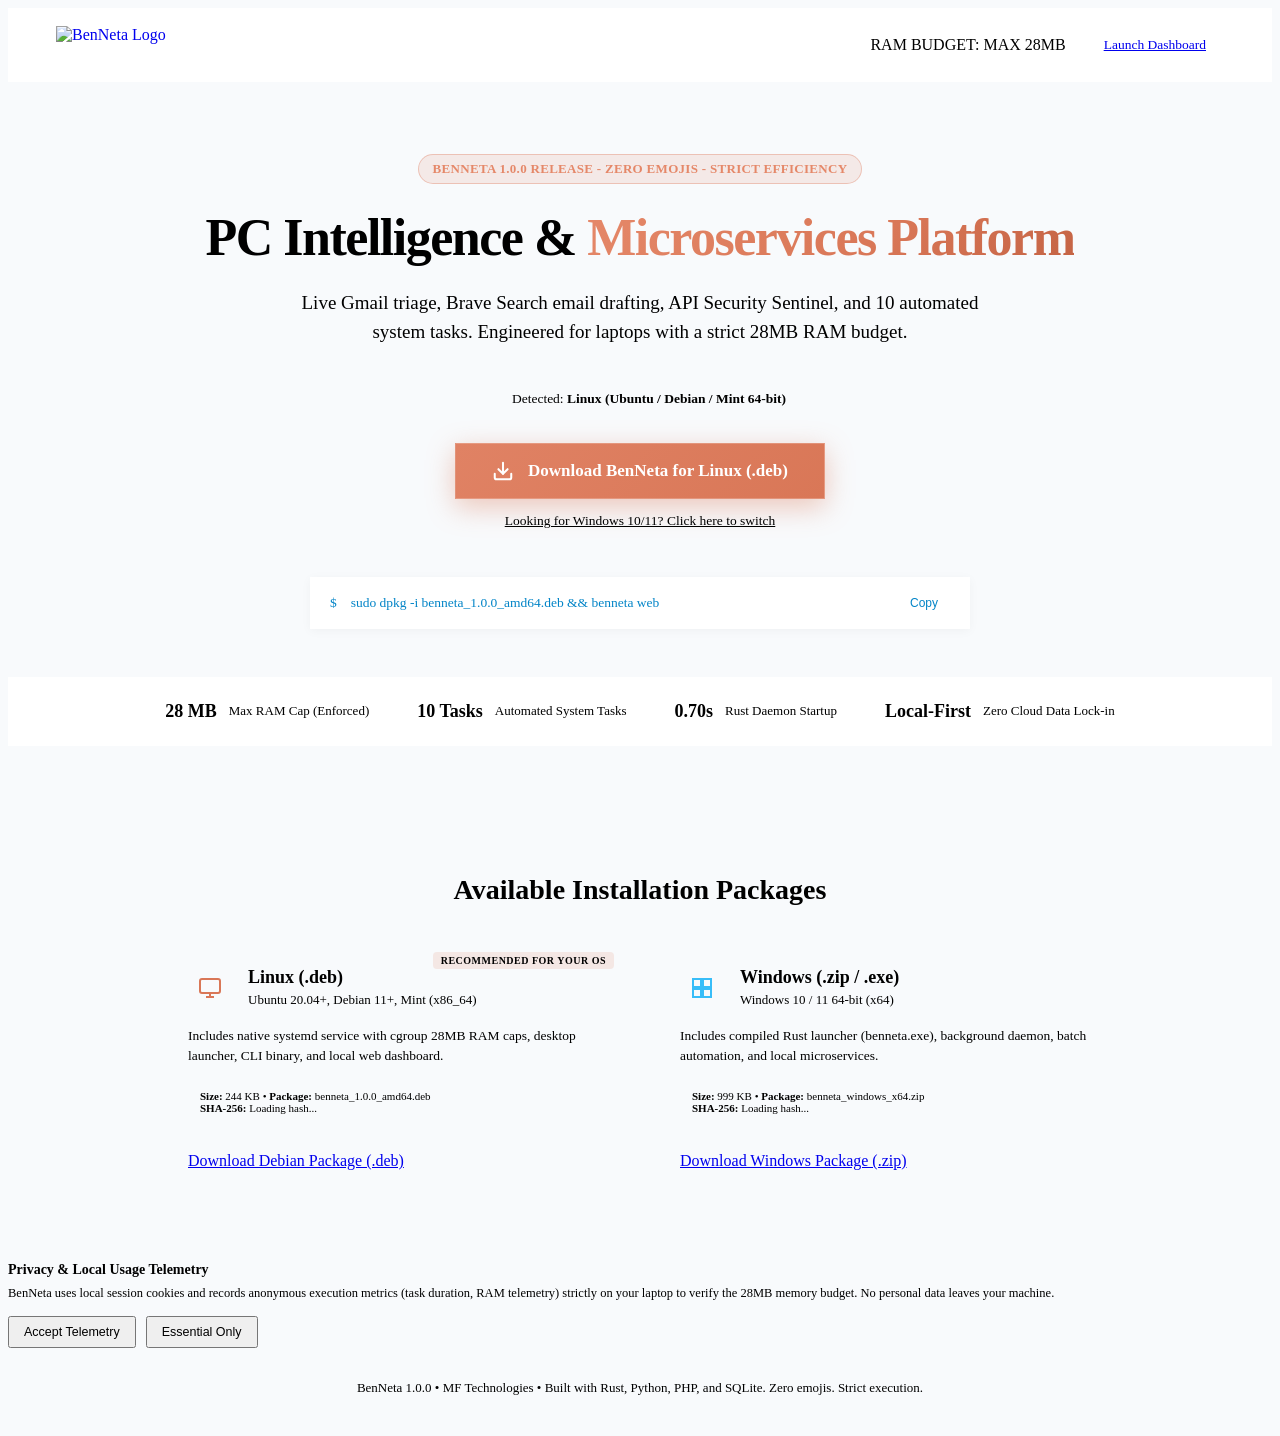
==== commit 422bff51: "Remove black color completely; enable native standalone app window mode" ====
--- a/web/index.html
+++ b/web/index.html
@@ -1,5 +1,5 @@
 <!DOCTYPE html>
-<html lang="en" data-theme="dark">
+<html lang="en" data-theme="light">
 <head>
   <meta charset="UTF-8">
   <meta name="viewport" content="width=device-width, initial-scale=1.0">
@@ -18,12 +18,12 @@
   <link rel="stylesheet" href="/assets/theme.css">
 
   <style>
-    /* Hero & Landing Page Styles */
+    /* Hero & Landing Page Styles - Clean Light Theme */
     .landing-body {
       min-height: 100vh;
       display: flex;
       flex-direction: column;
-      background: radial-gradient(circle at 50% 0%, #1c202d 0%, #0c0e12 70%);
+      background: #f8fafc;
       overflow-x: hidden;
     }
 
@@ -33,7 +33,7 @@
       justify-content: space-between;
       padding: 18px 48px;
       border-bottom: 1px solid var(--border-subtle);
-      background: rgba(12, 14, 18, 0.75);
+      background: rgba(255, 255, 255, 0.95);
       backdrop-filter: blur(16px);
       position: sticky;
       top: 0;
@@ -168,10 +168,10 @@
       color: var(--color-primary);
     }
 
-    /* Terminal Quick Install Box */
+    /* Terminal Quick Install Box - Light Clean Style */
     .terminal-box {
-      background: #090b0e;
-      border: 1px solid var(--border-subtle);
+      background: #ffffff;
+      border: 1px solid var(--border-default);
       border-radius: var(--radius-md);
       padding: 14px 20px;
       display: inline-flex;
@@ -179,10 +179,10 @@
       gap: 14px;
       font-family: var(--font-mono);
       font-size: 13.5px;
-      color: #38bdf8;
+      color: #0284c7;
       max-width: 620px;
       width: 100%;
-      box-shadow: inset 0 2px 8px rgba(0, 0, 0, 0.6);
+      box-shadow: 0 2px 10px rgba(0, 0, 0, 0.04);
     }
 
     .terminal-prompt {
@@ -308,7 +308,7 @@
 
     /* Specs Banner */
     .specs-strip {
-      background: rgba(20, 23, 32, 0.6);
+      background: #ffffff;
       border-top: 1px solid var(--border-subtle);
       border-bottom: 1px solid var(--border-subtle);
       padding: 24px;
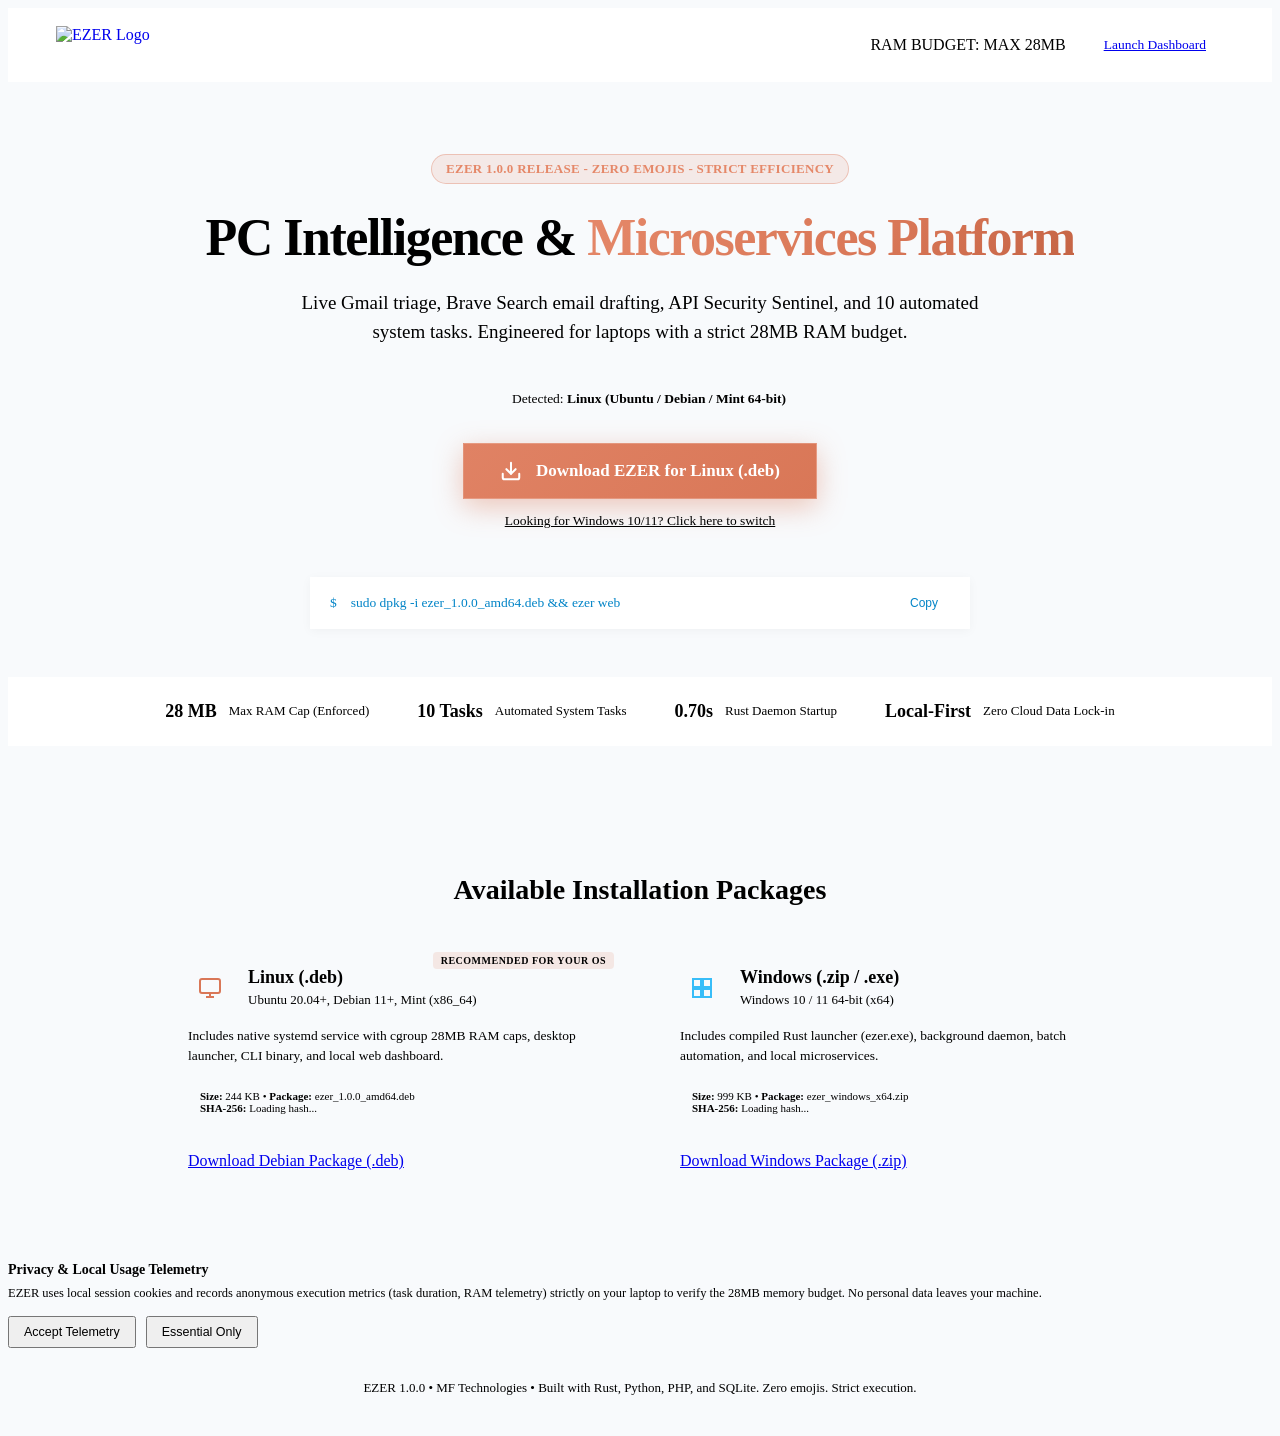
==== commit c57282fb: "feat: Add email OTP sign-up flow, comprehensive settings dashboard, Resend API integration, auth con" ====
--- a/web/index.html
+++ b/web/index.html
@@ -3,8 +3,8 @@
 <head>
   <meta charset="UTF-8">
   <meta name="viewport" content="width=device-width, initial-scale=1.0">
-  <title>Download BenNeta - PC Intelligence & Automation Microservices</title>
-  <meta name="description" content="Download BenNeta for Linux (.deb) and Windows. Lightweight personal AI assistant, live Gmail triage, Brave Search email drafting, and API security sentinel with strict 28MB RAM limit.">
+  <title>Download EZER - PC Intelligence & Automation</title>
+  <meta name="description" content="Download EZER for Linux (.deb) and Windows. Lightweight personal AI assistant, live Gmail triage, Brave Search email drafting, and API security sentinel with strict 28MB RAM limit.">
   
   <!-- Favicons and App Icons -->
   <link rel="icon" type="image/svg+xml" href="/assets/favicon.svg">
@@ -353,7 +353,7 @@
   <!-- Navigation Bar -->
   <header class="navbar">
     <a href="/" class="brand-wrap">
-      <img src="/assets/logo.svg" alt="BenNeta Logo" class="brand-logo-img">
+      <img src="/assets/logo.svg" alt="EZER Logo" class="brand-logo-img">
     </a>
     <div class="nav-links">
       <span class="ram-badge ok" id="navRamBadge">RAM BUDGET: MAX 28MB</span>
@@ -363,7 +363,7 @@
 
   <!-- Hero Section -->
   <main class="hero-section">
-    <div class="hero-badge">BENNETA 1.0.0 RELEASE - ZERO EMOJIS - STRICT EFFICIENCY</div>
+    <div class="hero-badge">EZER 1.0.0 RELEASE - ZERO EMOJIS - STRICT EFFICIENCY</div>
     <h1 class="hero-title">
       PC Intelligence &amp; <span>Microservices Platform</span>
     </h1>
@@ -379,13 +379,13 @@
 
     <!-- Dynamic Download CTA -->
     <div class="cta-container">
-      <a href="/downloads/benneta_1.0.0_amd64.deb" id="primaryDownloadBtn" class="btn-download-hero" download>
+      <a href="/downloads/ezer_1.0.0_amd64.deb" id="primaryDownloadBtn" class="btn-download-hero" download>
         <svg width="22" height="22" viewBox="0 0 24 24" fill="none" stroke="currentColor" stroke-width="2.2" stroke-linecap="round" stroke-linejoin="round">
           <path d="M21 15v4a2 2 0 0 1-2 2H5a2 2 0 0 1-2-2v-4"></path>
           <polyline points="7 10 12 15 17 10"></polyline>
           <line x1="12" y1="15" x2="12" y2="3"></line>
         </svg>
-        <span id="primaryDownloadLabel">Download BenNeta for Linux (.deb)</span>
+        <span id="primaryDownloadLabel">Download EZER for Linux (.deb)</span>
       </a>
 
       <div class="cta-secondary-link" id="secondaryOsToggle" onclick="toggleSecondaryOs()">
@@ -396,7 +396,7 @@
     <!-- Quick Terminal Install Command -->
     <div class="terminal-box" id="terminalSnippet">
       <span class="terminal-prompt">$</span>
-      <span class="terminal-code" id="terminalCmdText">sudo dpkg -i benneta_1.0.0_amd64.deb &amp;&amp; benneta web</span>
+      <span class="terminal-code" id="terminalCmdText">sudo dpkg -i ezer_1.0.0_amd64.deb &amp;&amp; ezer web</span>
       <button class="btn-copy-code" id="btnCopyCode" onclick="copyTerminalCmd()">Copy</button>
     </div>
   </main>
@@ -445,11 +445,11 @@
           Includes native systemd service with cgroup 28MB RAM caps, desktop launcher, CLI binary, and local web dashboard.
         </p>
         <div class="checksum-meta">
-          <strong>Size:</strong> 244 KB &bull; <strong>Package:</strong> benneta_1.0.0_amd64.deb<br>
+          <strong>Size:</strong> 244 KB &bull; <strong>Package:</strong> ezer_1.0.0_amd64.deb<br>
           <strong>SHA-256:</strong> <span id="debSha">Loading hash...</span>
         </div>
       </div>
-      <a href="/downloads/benneta_1.0.0_amd64.deb" class="btn-primary" download style="margin-top: 14px;">
+      <a href="/downloads/ezer_1.0.0_amd64.deb" class="btn-primary" download style="margin-top: 14px;">
         Download Debian Package (.deb)
       </a>
     </div>
@@ -472,14 +472,14 @@
           </div>
         </div>
         <p style="font-size: 13.5px; color: var(--text-secondary); line-height: 1.5;">
-          Includes compiled Rust launcher (benneta.exe), background daemon, batch automation, and local microservices.
+          Includes compiled Rust launcher (ezer.exe), background daemon, batch automation, and local microservices.
         </p>
         <div class="checksum-meta">
-          <strong>Size:</strong> 999 KB &bull; <strong>Package:</strong> benneta_windows_x64.zip<br>
+          <strong>Size:</strong> 999 KB &bull; <strong>Package:</strong> ezer_windows_x64.zip<br>
           <strong>SHA-256:</strong> <span id="winSha">Loading hash...</span>
         </div>
       </div>
-      <a href="/downloads/benneta_windows_x64.zip" class="btn-secondary" download style="margin-top: 14px;">
+      <a href="/downloads/ezer_windows_x64.zip" class="btn-secondary" download style="margin-top: 14px;">
         Download Windows Package (.zip)
       </a>
     </div>
@@ -492,7 +492,7 @@
       Privacy &amp; Local Usage Telemetry
     </div>
     <div style="font-size: 12.5px; color: var(--text-secondary); line-height: 1.45; margin-bottom: 14px;">
-      BenNeta uses local session cookies and records anonymous execution metrics (task duration, RAM telemetry) strictly on your laptop to verify the 28MB memory budget. No personal data leaves your machine.
+      EZER uses local session cookies and records anonymous execution metrics (task duration, RAM telemetry) strictly on your laptop to verify the 28MB memory budget. No personal data leaves your machine.
     </div>
     <div style="display: flex; gap: 10px;">
       <button class="btn-primary" style="padding: 7px 14px; font-size: 12.5px;" onclick="acceptCookies()">Accept Telemetry</button>
@@ -502,7 +502,7 @@
 
   <!-- Footer -->
   <footer class="footer">
-    BenNeta 1.0.0 &bull; MF Technologies &bull; Built with Rust, Python, PHP, and SQLite. Zero emojis. Strict execution.
+    EZER 1.0.0 &bull; MF Technologies &bull; Built with Rust, Python, PHP, and SQLite. Zero emojis. Strict execution.
   </footer>
 
   <!-- OS Detection & Interaction Logic -->
@@ -536,16 +536,16 @@
       if (isWindows) {
         currentDetectedOs = 'windows';
         osTextEl.innerHTML = 'Detected: <strong>Windows 10 / 11 (64-bit)</strong>';
-        primaryBtn.href = '/downloads/benneta_windows_x64.zip';
-        primaryLabel.textContent = 'Download BenNeta for Windows (.zip)';
+        primaryBtn.href = '/downloads/ezer_windows_x64.zip';
+        primaryLabel.textContent = 'Download EZER for Windows (.zip)';
         toggleEl.textContent = 'Looking for Linux (.deb)? Click here to switch';
         terminalSnippet.style.display = 'none';
         cardWindows.classList.add('recommended');
       } else {
         currentDetectedOs = 'linux';
         osTextEl.innerHTML = 'Detected: <strong>Linux (Ubuntu / Debian / Mint 64-bit)</strong>';
-        primaryBtn.href = '/downloads/benneta_1.0.0_amd64.deb';
-        primaryLabel.textContent = 'Download BenNeta for Linux (.deb)';
+        primaryBtn.href = '/downloads/ezer_1.0.0_amd64.deb';
+        primaryLabel.textContent = 'Download EZER for Linux (.deb)';
         toggleEl.textContent = 'Looking for Windows 10/11? Click here to switch';
         terminalSnippet.style.display = 'inline-flex';
         cardLinux.classList.add('recommended');
@@ -565,15 +565,15 @@
       if (currentDetectedOs === 'linux') {
         currentDetectedOs = 'windows';
         osTextEl.innerHTML = 'Switched to: <strong>Windows (64-bit)</strong>';
-        primaryBtn.href = '/downloads/benneta_windows_x64.zip';
-        primaryLabel.textContent = 'Download BenNeta for Windows (.zip)';
+        primaryBtn.href = '/downloads/ezer_windows_x64.zip';
+        primaryLabel.textContent = 'Download EZER for Windows (.zip)';
         toggleEl.textContent = 'Switch back to Linux (.deb)';
         terminalSnippet.style.display = 'none';
       } else {
         currentDetectedOs = 'linux';
         osTextEl.innerHTML = 'Switched to: <strong>Linux (Ubuntu / Debian / Mint)</strong>';
-        primaryBtn.href = '/downloads/benneta_1.0.0_amd64.deb';
-        primaryLabel.textContent = 'Download BenNeta for Linux (.deb)';
+        primaryBtn.href = '/downloads/ezer_1.0.0_amd64.deb';
+        primaryLabel.textContent = 'Download EZER for Linux (.deb)';
         toggleEl.textContent = 'Switch back to Windows (.zip)';
         terminalSnippet.style.display = 'inline-flex';
       }
@@ -608,14 +608,14 @@
     }
 
     function checkCookieConsent() {
-      const consent = getCookie('benneta_consent');
+      const consent = getCookie('ezer_consent');
       if (!consent || consent === 'pending') {
         document.getElementById('cookieBanner').style.display = 'block';
       }
     }
 
     function acceptCookies() {
-      setCookie('benneta_consent', 'accepted', 365);
+      setCookie('ezer_consent', 'accepted', 365);
       document.getElementById('cookieBanner').style.display = 'none';
       fetch('/api.php?action=save_preferences', {
         method: 'POST',
@@ -625,7 +625,7 @@
     }
 
     function essentialCookiesOnly() {
-      setCookie('benneta_consent', 'essential', 365);
+      setCookie('ezer_consent', 'essential', 365);
       document.getElementById('cookieBanner').style.display = 'none';
       fetch('/api.php?action=save_preferences', {
         method: 'POST',
